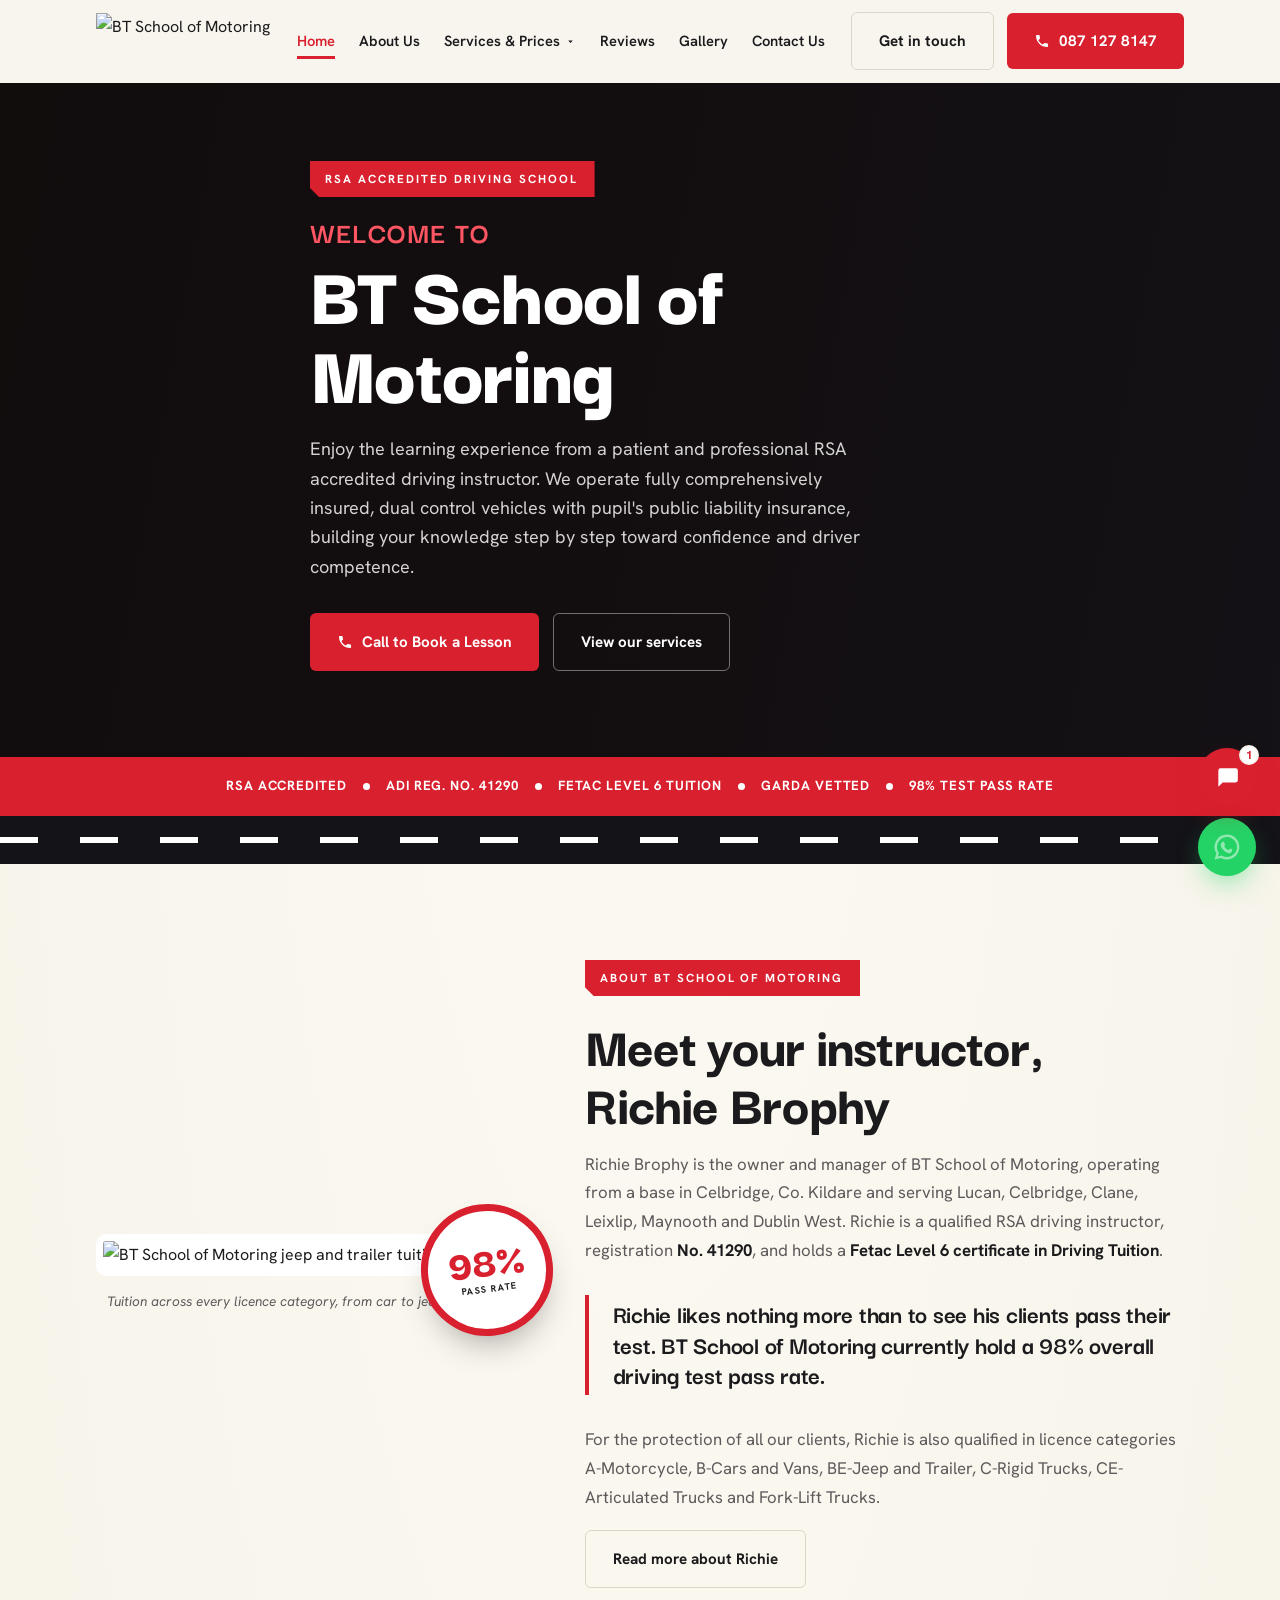
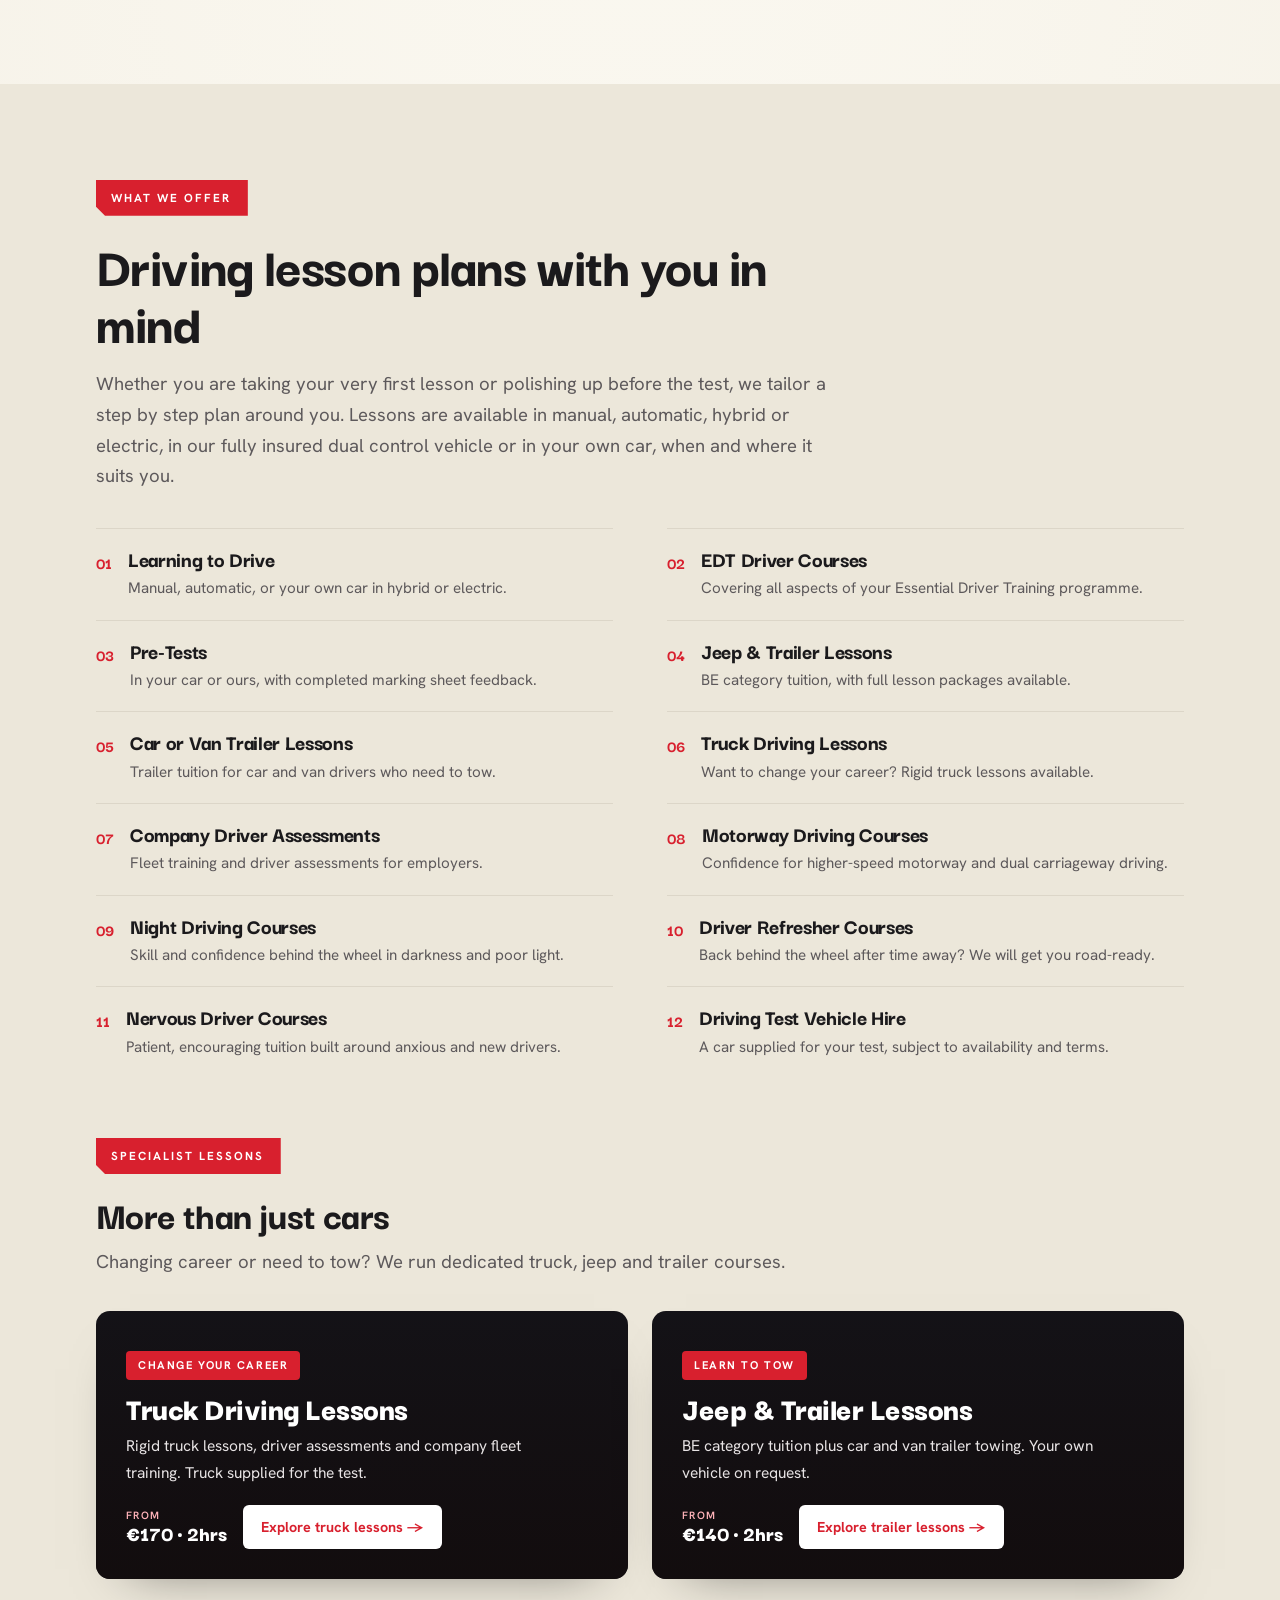
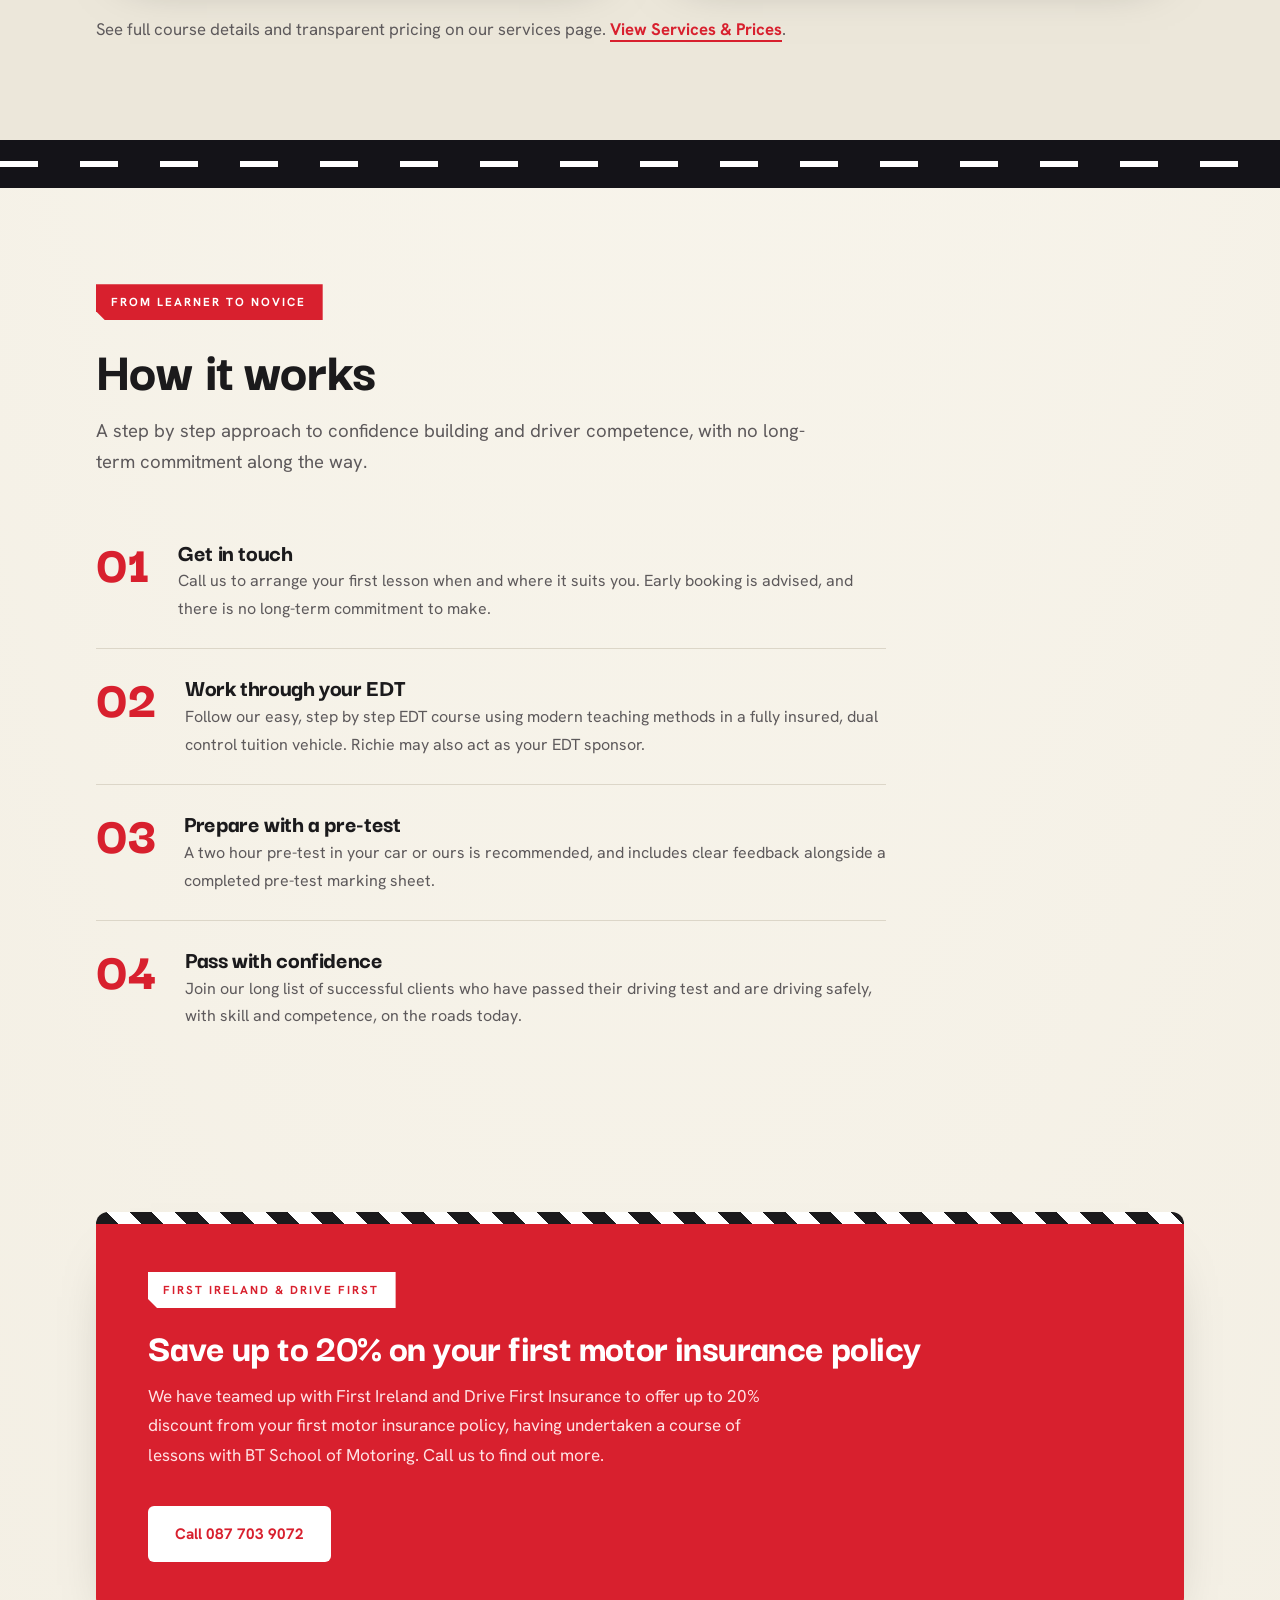
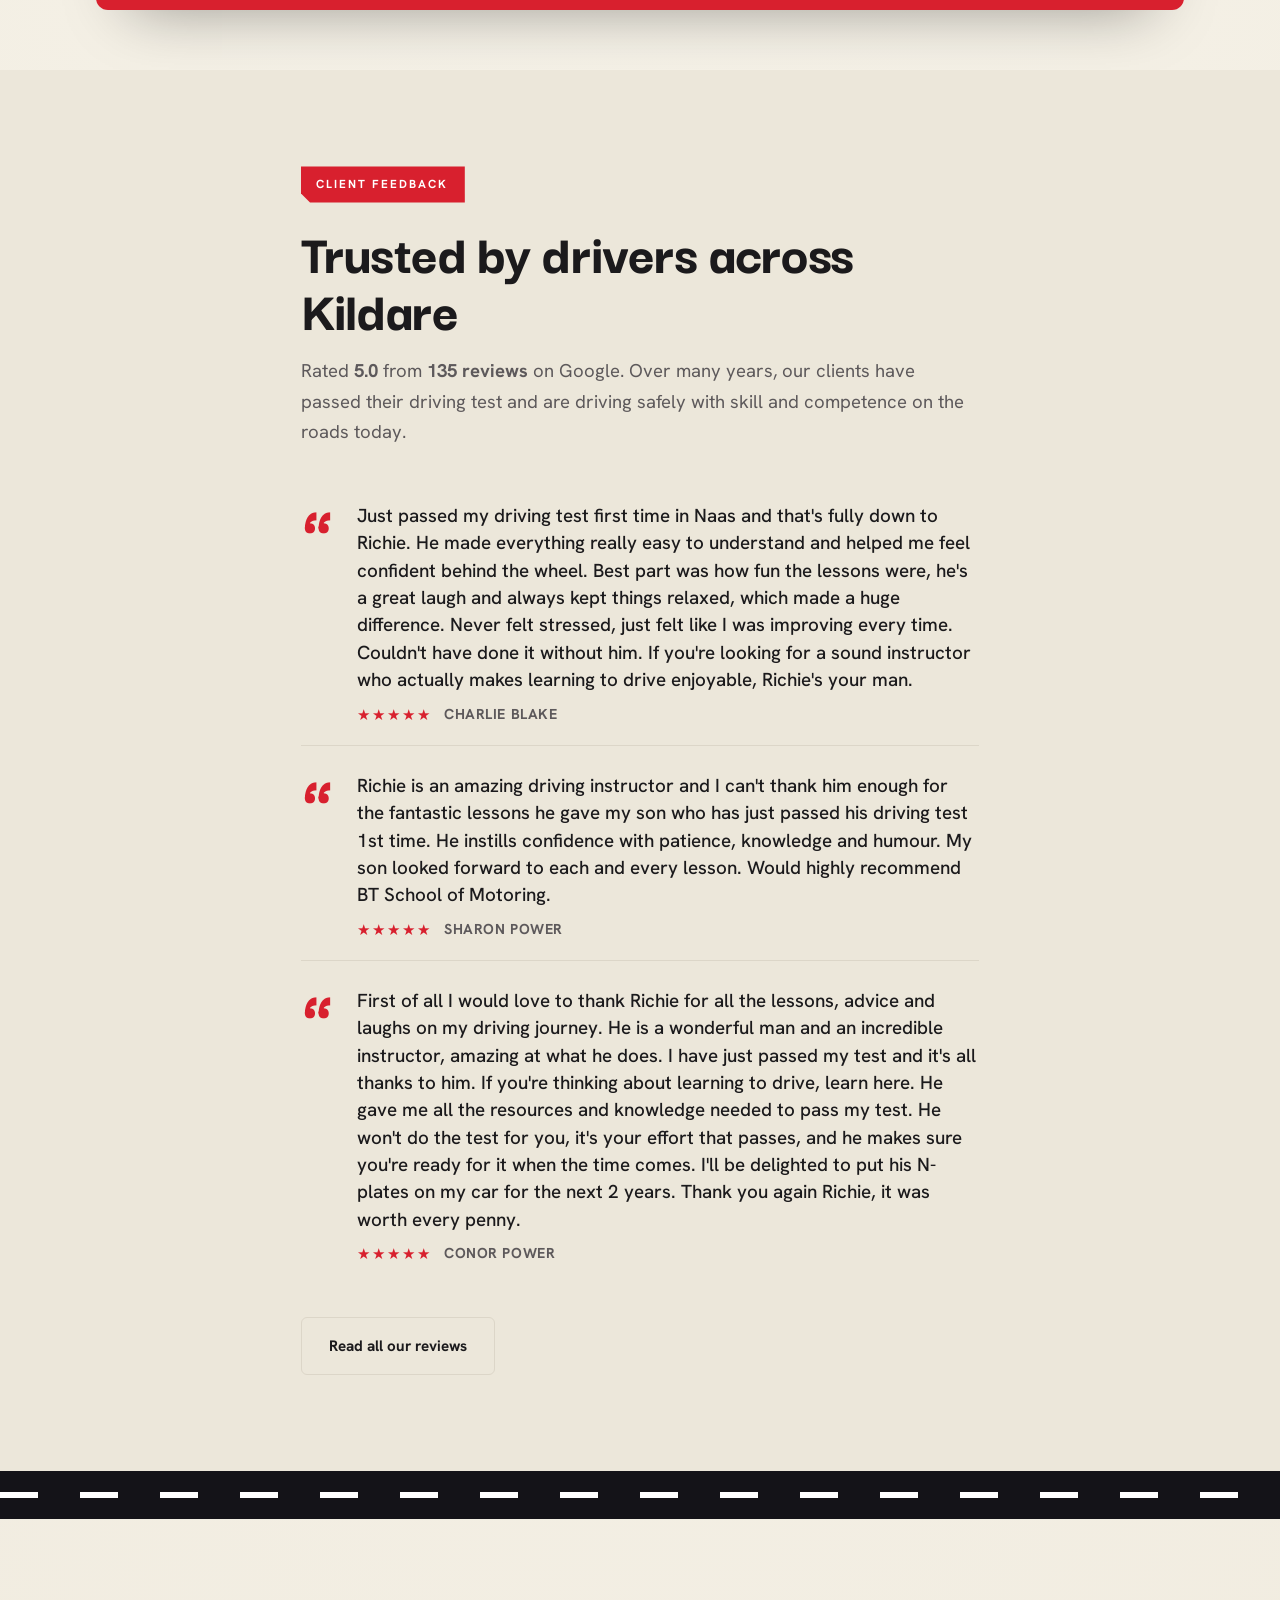
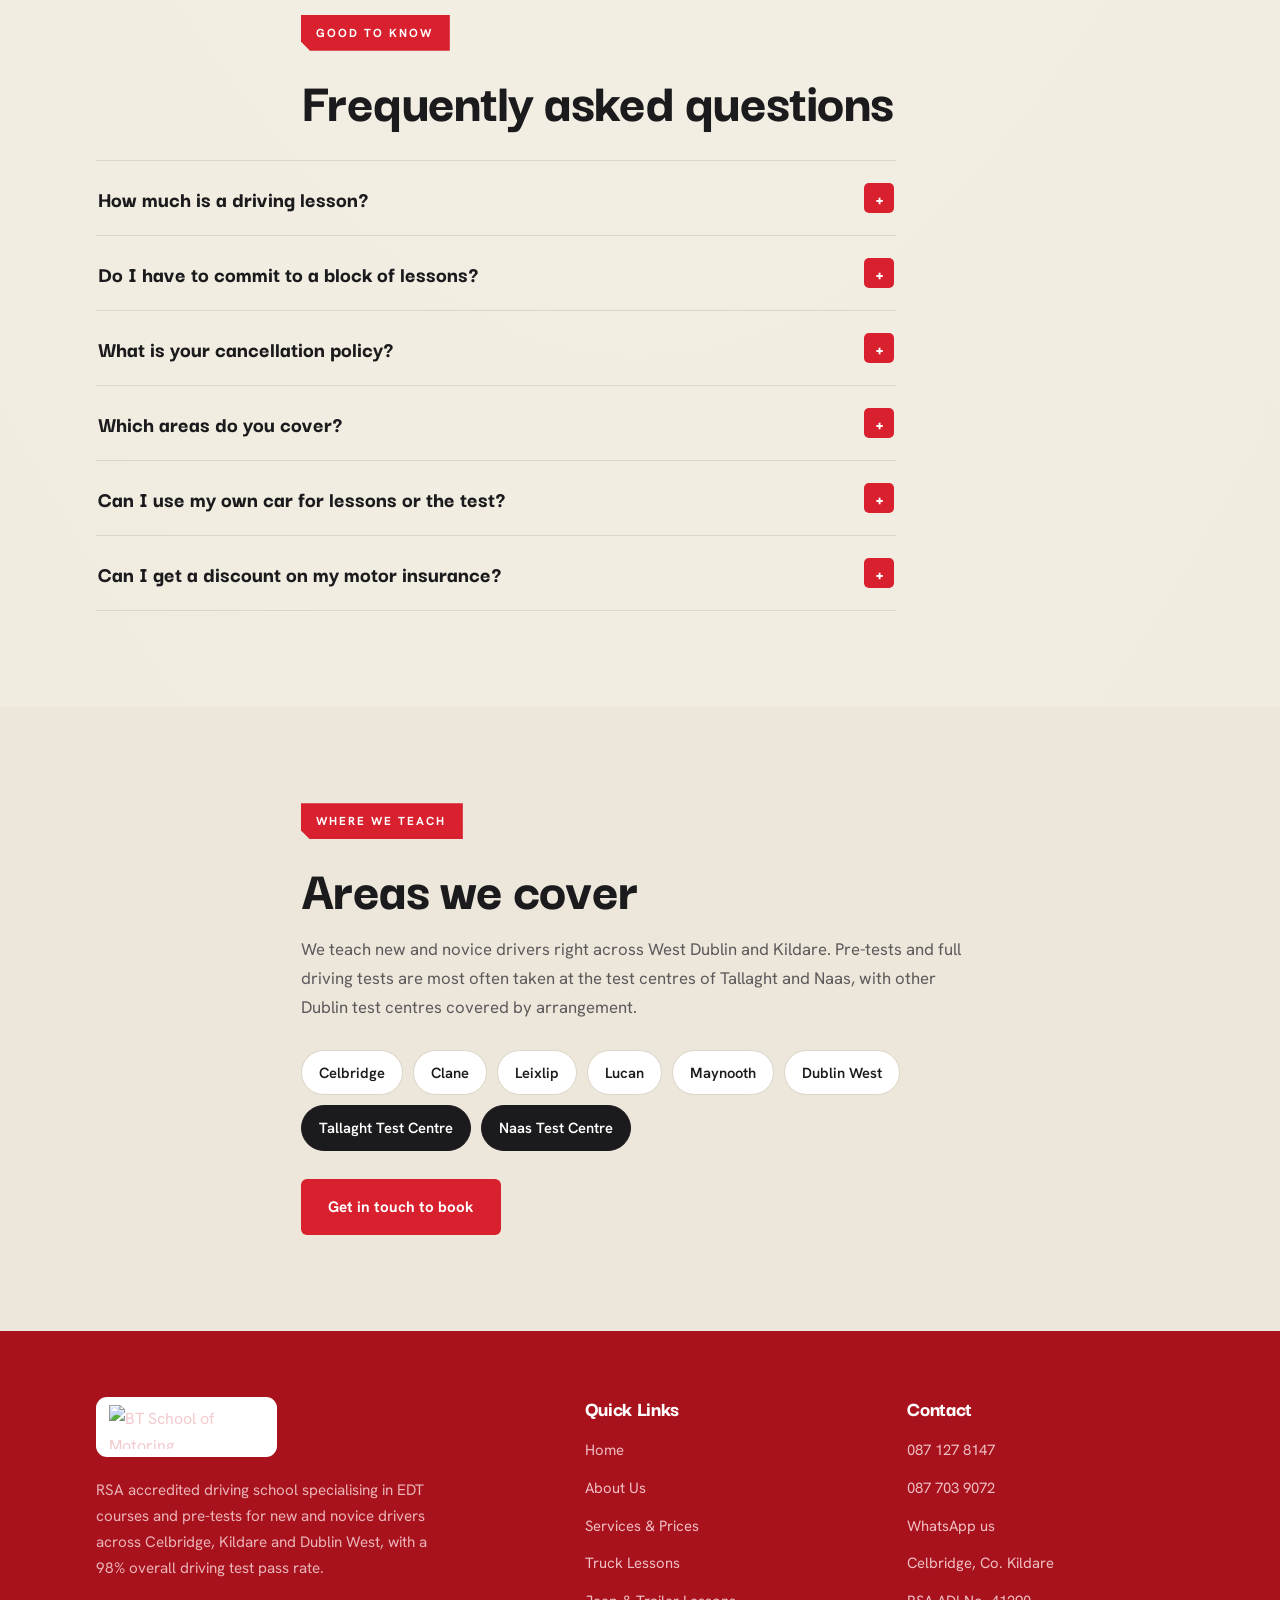
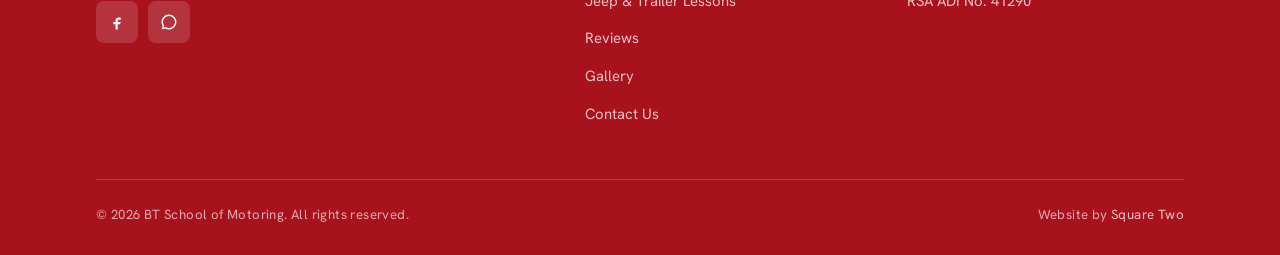
==== index.html @ d2a4c5f7 "Add photo gallery page, wire into nav/footer/sitemap" ====
<!DOCTYPE html>
<html lang="en">
<head>
<meta charset="UTF-8">
<meta name="viewport" content="width=device-width, initial-scale=1.0">
<title>Driving Lessons & EDT Courses in Celbridge, Kildare & Dublin West | BT School of Motoring</title>
<meta name="description" content="RSA accredited driving lessons and EDT courses in Celbridge, Clane, Leixlip, Lucan, Maynooth and Dublin West. Pre-test specialists with a 98% pass rate. Car, truck, jeep & trailer tuition.">
<meta name="keywords" content="driving lessons Celbridge, EDT courses Kildare, pre-test Tallaght, pre-test Naas, learn to drive Lucan, learn to drive Maynooth, RSA ADI Kildare, truck lessons, jeep and trailer lessons">
<meta name="robots" content="index, follow">
<link rel="canonical" href="https://www.btschoolofmotoring.com/">
<meta name="google-site-verification" content="hO6njH7uUYF0TGmPv_XgDsYAmhKz7Wn5IpHq2ItM0Dk">

<!-- Open Graph -->
<meta property="og:title" content="BT School of Motoring | Driving Lessons & EDT Courses">
<meta property="og:description" content="RSA accredited EDT and pre-test specialists serving Celbridge, Kildare and Dublin West. 98% pass rate.">
<meta property="og:url" content="https://www.btschoolofmotoring.com/">
<meta property="og:type" content="website">
<meta property="og:site_name" content="BT School of Motoring">
<meta property="og:image" content="https://www.btschoolofmotoring.com/uploads/1/4/2/8/142825046/rsa-large.png">

<!-- Twitter Card -->
<meta name="twitter:card" content="summary">
<meta name="twitter:title" content="BT School of Motoring | Driving Lessons & EDT Courses">
<meta name="twitter:description" content="RSA accredited EDT and pre-test specialists serving Celbridge, Kildare and Dublin West. 98% pass rate.">

<link rel="preconnect" href="https://fonts.googleapis.com">
<link rel="preconnect" href="https://fonts.gstatic.com" crossorigin>
<link rel="preconnect" href="https://www.btschoolofmotoring.com">
<link rel="preload" as="image" href="https://www.btschoolofmotoring.com/uploads/1/4/2/8/142825046/background-images/986699368.jpg" fetchpriority="high">
<link rel="preload" as="style" href="https://fonts.googleapis.com/css2?family=Darker+Grotesque:wght@500;600;700;800;900&family=Hanken+Grotesk:wght@400;500;600;700&display=swap" onload="this.onload=null;this.rel='stylesheet'">
<noscript><link rel="stylesheet" href="https://fonts.googleapis.com/css2?family=Darker+Grotesque:wght@500;600;700;800;900&family=Hanken+Grotesk:wght@400;500;600;700&display=swap"></noscript>
<link rel="stylesheet" href="/style.css?v=2">

<!-- LocalBusiness Schema -->
<script type="application/ld+json">
{
  "@context": "https://schema.org",
  "@type": "DrivingSchool",
  "name": "BT School of Motoring",
  "url": "https://www.btschoolofmotoring.com/",
  "telephone": "+353871278147",
  "description": "RSA accredited driving school specialising in EDT courses and pre-tests for new and novice drivers in Celbridge, Kildare and Dublin West.",
  "founder": "Richie Brophy",
  "address": {
    "@type": "PostalAddress",
    "streetAddress": "4 Calender Mill, Simmonstown",
    "addressLocality": "Celbridge",
    "addressRegion": "Co. Kildare",
    "postalCode": "W23 X402",
    "addressCountry": "IE"
  },
  "areaServed": ["Celbridge", "Clane", "Leixlip", "Lucan", "Maynooth", "Dublin West", "Tallaght", "Naas"],
  "priceRange": "EUR 60 - 660",
  "sameAs": ["https://www.facebook.com/search/top?q=bt%20school%20of%20motoring"],
  "aggregateRating": {
    "@type": "AggregateRating",
    "ratingValue": "5.0",
    "reviewCount": "135"
  }
}
</script>

<!-- WebSite Schema -->
<script type="application/ld+json">
{
  "@context": "https://schema.org",
  "@type": "WebSite",
  "name": "BT School of Motoring",
  "url": "https://www.btschoolofmotoring.com/"
}
</script>

<!-- FAQ Schema -->
<script type="application/ld+json">
{
  "@context": "https://schema.org",
  "@type": "FAQPage",
  "mainEntity": [
    {"@type":"Question","name":"How much is a driving lesson?","acceptedAnswer":{"@type":"Answer","text":"A one hour driving lesson is 60 euro. A 12 hour driving lesson or EDT package is 660 euro. The official RSA EDT log book is 5 euro, with lessons also uploaded to the RSA portal."}},
    {"@type":"Question","name":"Do I have to commit to a block of lessons?","acceptedAnswer":{"@type":"Answer","text":"No long-term commitment is necessary. Your first lesson may be undertaken whenever you wish, and thereafter you simply book a further lesson or lessons on conclusion. You may book in 1 or 2 hour slots, lesson by lesson, or in pre-booked groups."}},
    {"@type":"Question","name":"What is your cancellation policy?","acceptedAnswer":{"@type":"Answer","text":"Cancelling a driving lesson isn't an issue with 48 hours notice. This enables us to offer the cancelled time slot to another client."}},
    {"@type":"Question","name":"Which areas do you cover?","acceptedAnswer":{"@type":"Answer","text":"We serve Celbridge, Clane, Leixlip, Lucan, Maynooth and Dublin West, and the driving test centres of Tallaght and Naas, with other Dublin test centres by arrangement."}},
    {"@type":"Question","name":"Can I use my own car for lessons or the test?","acceptedAnswer":{"@type":"Answer","text":"Yes. We offer driver training in your own vehicle including pre-test lessons in manual, automatic, hybrid or electric. A car can also be supplied for the driving test, subject to availability and terms and conditions."}},
    {"@type":"Question","name":"Can I get a discount on my motor insurance?","acceptedAnswer":{"@type":"Answer","text":"We have teamed up with First Ireland and Drive First Insurance to offer up to 20% discount from your first motor insurance policy having undertaken a course of lessons with BT School of Motoring."}}
  ]
}
</script>
</head>
<body>

<!-- ===== NAV ===== -->
<nav id="nav">
  <div class="wrap nav-in">
    <a href="/" class="brand">
      <img src="https://www.btschoolofmotoring.com/uploads/1/4/2/8/142825046/rsa-large.png" alt="BT School of Motoring" decoding="async" fetchpriority="high">
    </a>
    <div class="nav-links">
      <a href="/" class="active">Home</a>
      <a href="/bt_driving-school.html">About Us</a>
      <div class="nav-drop">
        <a href="/bt-driving_school.html" class="nav-drop-t">Services &amp; Prices
          <svg class="caret" width="11" height="11" viewBox="0 0 24 24" fill="currentColor"><path d="M7 10l5 5 5-5z"/></svg>
        </a>
        <div class="nav-drop-menu">
          <a href="/bt-driving_school.html" class="lead-link">All Services &amp; Prices</a>
          <a href="/truck-driving-lessons.html">Truck Driving Lessons</a>
          <a href="/jeep-and-trailer-lessons.html">Jeep &amp; Trailer Lessons</a>
        </div>
      </div>
      <a href="/reviews.html">Reviews</a>
      <a href="/gallery.html">Gallery</a>
      <a href="/bt_driving_school.html">Contact Us</a>
    </div>
    <div class="nav-cta">
      <a href="/bt_driving_school.html" class="btn btn-out-d">Get in touch</a>
      <a href="tel:+353871278147" class="btn btn-red">
        <svg width="16" height="16" viewBox="0 0 24 24" fill="currentColor"><path d="M6.6 10.8c1.4 2.8 3.8 5.1 6.6 6.6l2.2-2.2c.3-.3.7-.4 1-.2 1.2.4 2.4.6 3.7.6.6 0 1 .4 1 1V20c0 .6-.4 1-1 1C10.6 21 3 13.4 3 4c0-.6.4-1 1-1h3.5c.6 0 1 .4 1 1 0 1.3.2 2.5.6 3.7.1.4 0 .8-.3 1l-2.2 2.1z"/></svg>
        087 127 8147
      </a>
    </div>
    <button class="burger" id="burger" aria-label="Menu"><span></span><span></span><span></span></button>
  </div>
</nav>
<div class="mobile-menu" id="mobileMenu">
  <a href="/">Home</a>
  <a href="/bt_driving-school.html">About Us</a>
  <a href="/bt-driving_school.html">Services &amp; Prices</a>
  <a href="/truck-driving-lessons.html">Truck Lessons</a>
  <a href="/jeep-and-trailer-lessons.html">Jeep &amp; Trailer Lessons</a>
  <a href="/reviews.html">Reviews</a>
  <a href="/gallery.html">Gallery</a>
  <a href="/bt_driving_school.html">Contact Us</a>
  <a href="tel:+353871278147" class="btn btn-red">Call 087 127 8147</a>
</div>

<!-- ===== HERO ===== -->
<section class="hero" id="home">
  <div class="hero-bg" style="background-image:url('https://www.btschoolofmotoring.com/uploads/1/4/2/8/142825046/background-images/986699368.jpg')"></div>
  <div class="wrap">
    <div class="hero-inner">
      <span class="eyebrow">RSA Accredited Driving School</span>
      <h1>
        <span class="l1">Welcome to</span>
        <span class="l2">BT School of Motoring</span>
      </h1>
      <p class="lead">Enjoy the learning experience from a patient and professional RSA accredited driving instructor. We operate fully comprehensively insured, dual control vehicles with pupil's public liability insurance, building your knowledge step by step toward confidence and driver competence.</p>
      <div class="hero-cta">
        <a href="tel:+353871278147" class="btn btn-red">
          <svg width="16" height="16" viewBox="0 0 24 24" fill="currentColor"><path d="M6.6 10.8c1.4 2.8 3.8 5.1 6.6 6.6l2.2-2.2c.3-.3.7-.4 1-.2 1.2.4 2.4.6 3.7.6.6 0 1 .4 1 1V20c0 .6-.4 1-1 1C10.6 21 3 13.4 3 4c0-.6.4-1 1-1h3.5c.6 0 1 .4 1 1 0 1.3.2 2.5.6 3.7.1.4 0 .8-.3 1l-2.2 2.1z"/></svg>
          Call to Book a Lesson
        </a>
        <a href="/bt-driving_school.html" class="btn btn-out">View our services</a>
      </div>
    </div>
  </div>
</section>

<!-- ===== CREDENTIALS BAND ===== -->
<div class="creds">
  <span>RSA Accredited</span><span class="sep"></span>
  <span>ADI Reg. No. 41290</span><span class="sep"></span>
  <span>Fetac Level 6 Tuition</span><span class="sep"></span>
  <span>Garda Vetted</span><span class="sep"></span>
  <span>98% Test Pass Rate</span>
</div>
<div class="lane"><span class="car"></span></div>

<!-- ===== ABOUT TEASER ===== -->
<section class="sec" id="about">
  <div class="wrap about-grid">
    <div class="about-photo-wrap" data-reveal>
      <div class="roundel"><b>98%</b><span>Pass Rate</span></div>
      <img class="about-photo" src="https://www.btschoolofmotoring.com/uploads/1/4/2/8/142825046/jeep-trailor-fw_orig.png" alt="BT School of Motoring jeep and trailer tuition" loading="lazy" decoding="async">
      <span class="about-cap">Tuition across every licence category, from car to jeep and trailer.</span>
    </div>
    <div data-reveal>
      <span class="eyebrow">About BT School of Motoring</span>
      <h2 class="head">Meet your instructor, Richie Brophy</h2>
      <div class="prose">
        <p>Richie Brophy is the owner and manager of BT School of Motoring, operating from a base in Celbridge, Co. Kildare and serving Lucan, Celbridge, Clane, Leixlip, Maynooth and Dublin West. Richie is a qualified RSA driving instructor, registration <strong>No. 41290</strong>, and holds a <strong>Fetac Level 6 certificate in Driving Tuition</strong>.</p>
        <div class="pull">
          <p>Richie likes nothing more than to see his clients pass their test. BT School of Motoring currently hold a 98% overall driving test pass rate.</p>
        </div>
        <p>For the protection of all our clients, Richie is also qualified in licence categories A-Motorcycle, B-Cars and Vans, BE-Jeep and Trailer, C-Rigid Trucks, CE-Articulated Trucks and Fork-Lift Trucks.</p>
        <p style="margin-top:18px"><a href="/bt_driving-school.html" class="btn btn-out-d">Read more about Richie</a></p>
      </div>
    </div>
  </div>
</section>

<!-- ===== SERVICES OVERVIEW ===== -->
<section class="sec light-2" id="services">
  <div class="wrap">
    <div class="measure" data-reveal>
      <span class="eyebrow">What We Offer</span>
      <h2 class="head">Driving lesson plans with you in mind</h2>
      <p class="lede">Whether you are taking your very first lesson or polishing up before the test, we tailor a step by step plan around you. Lessons are available in manual, automatic, hybrid or electric, in our fully insured dual control vehicle or in your own car, when and where it suits you.</p>
    </div>
    <div class="svc-list" data-reveal>
      <div class="svc-row"><span class="ix">01</span><div><h3>Learning to Drive</h3><p>Manual, automatic, or your own car in hybrid or electric.</p></div></div>
      <div class="svc-row"><span class="ix">02</span><div><h3>EDT Driver Courses</h3><p>Covering all aspects of your Essential Driver Training programme.</p></div></div>
      <div class="svc-row"><span class="ix">03</span><div><h3>Pre-Tests</h3><p>In your car or ours, with completed marking sheet feedback.</p></div></div>
      <a class="svc-row" href="/jeep-and-trailer-lessons.html"><span class="ix">04</span><div><h3>Jeep &amp; Trailer Lessons</h3><p>BE category tuition, with full lesson packages available.</p></div></a>
      <a class="svc-row" href="/jeep-and-trailer-lessons.html"><span class="ix">05</span><div><h3>Car or Van Trailer Lessons</h3><p>Trailer tuition for car and van drivers who need to tow.</p></div></a>
      <a class="svc-row" href="/truck-driving-lessons.html"><span class="ix">06</span><div><h3>Truck Driving Lessons</h3><p>Want to change your career? Rigid truck lessons available.</p></div></a>
      <div class="svc-row"><span class="ix">07</span><div><h3>Company Driver Assessments</h3><p>Fleet training and driver assessments for employers.</p></div></div>
      <div class="svc-row"><span class="ix">08</span><div><h3>Motorway Driving Courses</h3><p>Confidence for higher-speed motorway and dual carriageway driving.</p></div></div>
      <div class="svc-row"><span class="ix">09</span><div><h3>Night Driving Courses</h3><p>Skill and confidence behind the wheel in darkness and poor light.</p></div></div>
      <div class="svc-row"><span class="ix">10</span><div><h3>Driver Refresher Courses</h3><p>Back behind the wheel after time away? We will get you road-ready.</p></div></div>
      <div class="svc-row"><span class="ix">11</span><div><h3>Nervous Driver Courses</h3><p>Patient, encouraging tuition built around anxious and new drivers.</p></div></div>
      <div class="svc-row"><span class="ix">12</span><div><h3>Driving Test Vehicle Hire</h3><p>A car supplied for your test, subject to availability and terms.</p></div></div>
    </div>
    <div class="measure" data-reveal style="margin-top:60px">
      <span class="eyebrow">Specialist Lessons</span>
      <h2 class="head" style="font-size:clamp(1.8rem,3.2vw,2.5rem)">More than just cars</h2>
      <p class="lede">Changing career or need to tow? We run dedicated truck, jeep and trailer courses.</p>
    </div>
    <div class="feature-grid" data-reveal>
      <a class="feature-card" href="/truck-driving-lessons.html" style="background-image:url('https://www.btschoolofmotoring.com/uploads/1/4/2/8/142825046/published/bt-truck-2024.jpg')">
        <span class="fc-tag">Change Your Career</span>
        <h3>Truck Driving Lessons</h3>
        <p>Rigid truck lessons, driver assessments and company fleet training. Truck supplied for the test.</p>
        <span class="fc-foot">
          <span class="fc-price"><small>From</small>&euro;170 &middot; 2hrs</span>
          <span class="fc-go">Explore truck lessons &rarr;</span>
        </span>
      </a>
      <a class="feature-card" href="/jeep-and-trailer-lessons.html" style="background-image:url('https://www.btschoolofmotoring.com/uploads/1/4/2/8/142825046/background-images/986699368.jpg')">
        <span class="fc-tag">Learn to Tow</span>
        <h3>Jeep &amp; Trailer Lessons</h3>
        <p>BE category tuition plus car and van trailer towing. Your own vehicle on request.</p>
        <span class="fc-foot">
          <span class="fc-price"><small>From</small>&euro;140 &middot; 2hrs</span>
          <span class="fc-go">Explore trailer lessons &rarr;</span>
        </span>
      </a>
    </div>
    <p class="svc-after" data-reveal>See full course details and transparent pricing on our services page. <a href="/bt-driving_school.html" style="color:var(--red);font-weight:700;border-bottom:2px solid var(--red)">View Services &amp; Prices</a>.</p>
  </div>
</section>

<div class="lane"><span class="car"></span></div>

<!-- ===== HOW IT WORKS ===== -->
<section class="sec" id="process">
  <div class="wrap">
    <div class="measure" data-reveal>
      <span class="eyebrow">From Learner to Novice</span>
      <h2 class="head">How it works</h2>
      <p class="lede">A step by step approach to confidence building and driver competence, with no long-term commitment along the way.</p>
    </div>
    <div class="steps">
      <div class="step" data-reveal>
        <span class="n">01</span>
        <div>
          <h3>Get in touch</h3>
          <p>Call us to arrange your first lesson when and where it suits you. Early booking is advised, and there is no long-term commitment to make.</p>
        </div>
      </div>
      <div class="step" data-reveal>
        <span class="n">02</span>
        <div>
          <h3>Work through your EDT</h3>
          <p>Follow our easy, step by step EDT course using modern teaching methods in a fully insured, dual control tuition vehicle. Richie may also act as your EDT sponsor.</p>
        </div>
      </div>
      <div class="step" data-reveal>
        <span class="n">03</span>
        <div>
          <h3>Prepare with a pre-test</h3>
          <p>A two hour pre-test in your car or ours is recommended, and includes clear feedback alongside a completed pre-test marking sheet.</p>
        </div>
      </div>
      <div class="step" data-reveal>
        <span class="n">04</span>
        <div>
          <h3>Pass with confidence</h3>
          <p>Join our long list of successful clients who have passed their driving test and are driving safely, with skill and competence, on the roads today.</p>
        </div>
      </div>
    </div>
  </div>
</section>

<!-- ===== INSURANCE CALLOUT ===== -->
<section class="sec-sm">
  <div class="wrap">
    <div class="callout" data-reveal>
      <div class="hazard"></div>
      <div class="callout-body">
        <span class="eyebrow">First Ireland &amp; Drive First</span>
        <h2>Save up to 20% on your first motor insurance policy</h2>
        <p>We have teamed up with First Ireland and Drive First Insurance to offer up to 20% discount from your first motor insurance policy, having undertaken a course of lessons with BT School of Motoring. Call us to find out more.</p>
        <a href="tel:+353877039072" class="btn btn-white">Call 087 703 9072</a>
      </div>
    </div>
  </div>
</section>

<!-- ===== REVIEWS ===== -->
<section class="sec light-2" id="reviews">
  <div class="wrap measure" data-reveal>
    <span class="eyebrow">Client Feedback</span>
    <h2 class="head">Trusted by drivers across Kildare</h2>
    <p class="lede">Rated <strong>5.0</strong> from <strong>135 reviews</strong> on Google. Over many years, our clients have passed their driving test and are driving safely with skill and competence on the roads today.</p>
    <div class="quotes">
      <blockquote class="quote">
        <p>Just passed my driving test first time in Naas and that's fully down to Richie. He made everything really easy to understand and helped me feel confident behind the wheel. Best part was how fun the lessons were, he's a great laugh and always kept things relaxed, which made a huge difference. Never felt stressed, just felt like I was improving every time. Couldn't have done it without him. If you're looking for a sound instructor who actually makes learning to drive enjoyable, Richie's your man.</p>
        <span class="meta"><span class="stars">&starf;&starf;&starf;&starf;&starf;</span><cite>Charlie Blake</cite></span>
      </blockquote>
      <blockquote class="quote">
        <p>Richie is an amazing driving instructor and I can't thank him enough for the fantastic lessons he gave my son who has just passed his driving test 1st time. He instills confidence with patience, knowledge and humour. My son looked forward to each and every lesson. Would highly recommend BT School of Motoring.</p>
        <span class="meta"><span class="stars">&starf;&starf;&starf;&starf;&starf;</span><cite>Sharon Power</cite></span>
      </blockquote>
      <blockquote class="quote">
        <p>First of all I would love to thank Richie for all the lessons, advice and laughs on my driving journey. He is a wonderful man and an incredible instructor, amazing at what he does. I have just passed my test and it's all thanks to him. If you're thinking about learning to drive, learn here. He gave me all the resources and knowledge needed to pass my test. He won't do the test for you, it's your effort that passes, and he makes sure you're ready for it when the time comes. I'll be delighted to put his N-plates on my car for the next 2 years. Thank you again Richie, it was worth every penny.</p>
        <span class="meta"><span class="stars">&starf;&starf;&starf;&starf;&starf;</span><cite>Conor Power</cite></span>
      </blockquote>
    </div>
    <p class="rev-more"><a href="/reviews.html" class="btn btn-out-d">Read all our reviews</a></p>
  </div>
</section>

<div class="lane"><span class="car"></span></div>

<!-- ===== FAQ ===== -->
<section class="sec" id="faq">
  <div class="wrap measure" data-reveal>
    <span class="eyebrow">Good to Know</span>
    <h2 class="head">Frequently asked questions</h2>
  </div>
  <div class="wrap">
    <div class="faq-list">
      <div class="faq-item" data-reveal>
        <button class="faq-q">How much is a driving lesson?<span class="plus">+</span></button>
        <div class="faq-a"><p>A one hour driving lesson is &euro;60. A 12 hour driving lesson or EDT package is &euro;660. The official RSA EDT log book is &euro;5, with lessons also uploaded to the RSA portal.</p></div>
      </div>
      <div class="faq-item" data-reveal>
        <button class="faq-q">Do I have to commit to a block of lessons?<span class="plus">+</span></button>
        <div class="faq-a"><p>No long-term commitment is necessary. Your first lesson may be undertaken whenever you wish, and thereafter you simply book a further lesson or lessons on conclusion. You can book in one or two hour slots, lesson by lesson, or in pre-booked groups.</p></div>
      </div>
      <div class="faq-item" data-reveal>
        <button class="faq-q">What is your cancellation policy?<span class="plus">+</span></button>
        <div class="faq-a"><p>Cancelling a driving lesson isn't an issue with 48 hours notice. This enables us to offer the cancelled time slot to another client.</p></div>
      </div>
      <div class="faq-item" data-reveal>
        <button class="faq-q">Which areas do you cover?<span class="plus">+</span></button>
        <div class="faq-a"><p>We serve Celbridge, Clane, Leixlip, Lucan, Maynooth and Dublin West, and the driving test centres of Tallaght and Naas, with other Dublin test centres by arrangement.</p></div>
      </div>
      <div class="faq-item" data-reveal>
        <button class="faq-q">Can I use my own car for lessons or the test?<span class="plus">+</span></button>
        <div class="faq-a"><p>Yes. We offer driver training in your own vehicle including pre-test lessons in manual, automatic, hybrid or electric. A car can also be supplied for the driving test, subject to availability and terms and conditions.</p></div>
      </div>
      <div class="faq-item" data-reveal>
        <button class="faq-q">Can I get a discount on my motor insurance?<span class="plus">+</span></button>
        <div class="faq-a"><p>We have teamed up with First Ireland and Drive First Insurance to offer up to 20% discount from your first motor insurance policy, having undertaken a course of lessons with BT School of Motoring. Call us on 087 703 9072 to find out more.</p></div>
      </div>
    </div>
  </div>
</section>

<!-- ===== AREAS TEASER ===== -->
<section class="sec light-2" id="areas">
  <div class="wrap measure" data-reveal>
    <span class="eyebrow">Where We Teach</span>
    <h2 class="head">Areas we cover</h2>
    <div class="prose">
      <p>We teach new and novice drivers right across West Dublin and Kildare. Pre-tests and full driving tests are most often taken at the test centres of Tallaght and Naas, with other Dublin test centres covered by arrangement.</p>
    </div>
    <div class="area-chips">
      <span>Celbridge</span><span>Clane</span><span>Leixlip</span><span>Lucan</span><span>Maynooth</span><span>Dublin West</span>
      <span class="test">Tallaght Test Centre</span><span class="test">Naas Test Centre</span>
    </div>
    <p style="margin-top:28px"><a href="/bt_driving_school.html" class="btn btn-red">Get in touch to book</a></p>
  </div>
</section>

<!-- ===== FOOTER ===== -->
<footer>
  <div class="wrap">
    <div class="foot-grid">
      <div>
        <div class="foot-brand">
          <img src="https://www.btschoolofmotoring.com/uploads/1/4/2/8/142825046/rsa-large.png" alt="BT School of Motoring" loading="lazy" decoding="async" width="212" height="60">
        </div>
        <p class="foot-about">RSA accredited driving school specialising in EDT courses and pre-tests for new and novice drivers across Celbridge, Kildare and Dublin West, with a 98% overall driving test pass rate.</p>
        <div class="socials">
          <a href="https://www.facebook.com/search/top?q=bt%20school%20of%20motoring" target="_blank" rel="noopener" aria-label="Facebook">
            <svg width="18" height="18" viewBox="0 0 24 24" fill="currentColor"><path d="M14 9h3V6h-3c-2.2 0-4 1.8-4 4v2H7v3h3v7h3v-7h3l1-3h-4v-2c0-.6.4-1 1-1z"/></svg>
          </a>
          <a href="https://wa.me/353871278147" target="_blank" rel="noopener" aria-label="WhatsApp">
            <svg width="18" height="18" viewBox="0 0 24 24" fill="currentColor"><path d="M12 2a10 10 0 00-8.5 15.2L2 22l4.9-1.3A10 10 0 1012 2zm0 18a8 8 0 01-4.1-1.1l-.3-.2-2.9.8.8-2.8-.2-.3A8 8 0 1112 20z"/></svg>
          </a>
        </div>
      </div>
      <div class="foot-col">
        <h4>Quick Links</h4>
        <a href="/">Home</a>
        <a href="/bt_driving-school.html">About Us</a>
        <a href="/bt-driving_school.html">Services &amp; Prices</a>
        <a href="/truck-driving-lessons.html">Truck Lessons</a>
        <a href="/jeep-and-trailer-lessons.html">Jeep &amp; Trailer Lessons</a>
        <a href="/reviews.html">Reviews</a>
        <a href="/gallery.html">Gallery</a>
        <a href="/bt_driving_school.html">Contact Us</a>
      </div>
      <div class="foot-col">
        <h4>Contact</h4>
        <a href="tel:+353871278147">087 127 8147</a>
        <a href="tel:+353877039072">087 703 9072</a>
        <a href="https://wa.me/353871278147" target="_blank" rel="noopener">WhatsApp us</a>
        <span>Celbridge, Co. Kildare</span>
        <span>RSA ADI No. 41290</span>
      </div>
    </div>
    <div class="foot-bottom">
      <span>&copy; <span id="year"></span> BT School of Motoring. All rights reserved.</span>
      <span>Website by <a href="https://squaretwo.ie" target="_blank" rel="noopener">Square Two</a></span>
    </div>
  </div>
</footer>

<!-- ===== WHATSAPP FLOAT ===== -->
<a href="https://wa.me/353871278147?text=Hi%20BT%20School%20of%20Motoring%2C%20I%20found%20you%20online%20and%20I%27d%20like%20to%20enquire%20about%20driving%20lessons." target="_blank" rel="noopener" class="whatsapp-float" aria-label="Chat on WhatsApp">
  <span class="wa-tooltip">WhatsApp us</span>
  <svg viewBox="0 0 24 24" fill="#fff"><path d="M12 2a10 10 0 00-8.5 15.2L2 22l4.9-1.3A10 10 0 1012 2zm0 18a8 8 0 01-4.1-1.1l-.3-.2-2.9.8.8-2.8-.2-.3A8 8 0 1112 20zm4.4-6c-.2-.1-1.4-.7-1.6-.8s-.4-.1-.5.1-.6.8-.8 1-.3.2-.5.1a6.5 6.5 0 01-3.2-2.8c-.2-.4.2-.4.6-1.2.1-.2 0-.3 0-.5l-.7-1.7c-.2-.5-.4-.4-.5-.4h-.5a1 1 0 00-.7.3c-.3.3-1 1-1 2.3s1 2.7 1.1 2.8a9.2 9.2 0 003.6 3.2c1.3.6 1.8.6 2.5.5.4 0 1.3-.6 1.5-1.1s.2-1 .1-1.1z"/></svg>
</a>

<!-- ===== CHATBOT ===== -->
<div class="chat-btn" id="chatBtn" aria-label="Open chat">
  <span class="badge">1</span>
  <svg width="26" height="26" viewBox="0 0 24 24" fill="currentColor"><path d="M4 4h16a2 2 0 012 2v9a2 2 0 01-2 2H8l-4 4V6a2 2 0 012-2z"/></svg>
</div>
<div class="chat-win" id="chatWin">
  <div class="chat-head">
    <span class="av">BT</span>
    <div>
      <b>BT School of Motoring</b>
      <div class="stat">Typically replies fast</div>
    </div>
    <button class="chat-close" id="chatClose" aria-label="Close chat">&times;</button>
  </div>
  <div class="chat-body" id="chatBody"></div>
  <div class="chips" id="chatChips"></div>
  <div class="chat-foot">
    <input type="text" id="chatInput" placeholder="Type your question...">
    <button id="chatSend" aria-label="Send">&#10148;</button>
  </div>
  <a href="https://wa.me/353871278147?text=Hi%20BT%20School%20of%20Motoring%2C%20I%27d%20like%20to%20enquire%20about%20driving%20lessons." target="_blank" rel="noopener" class="chat-wa">
    <svg width="18" height="18" viewBox="0 0 24 24" fill="#fff"><path d="M12 2a10 10 0 00-8.5 15.2L2 22l4.9-1.3A10 10 0 1012 2z"/></svg>
    Continue on WhatsApp
  </a>
</div>

<script src="/script.js?v=2" defer></script>
</body>
</html>
---- style.css ----
/* ===========================================================
   BT School of Motoring — shared stylesheet
   Used across: index.html, bt_driving-school.html,
   bt-driving_school.html, bt_driving_school.html
   =========================================================== */
:root{
  --ink:#1b1a1c;
  --red:#d8202e;
  --red-deep:#a8121d;
  --paper:#f8f5ee;
  --paper-2:#ece7da;
  --card:#ffffff;
  --muted:#5d595b;
  --line:#dcd6c8;
  --road:#141318;
  --green:#25d366;
}
*{margin:0;padding:0;box-sizing:border-box}
html{scroll-behavior:smooth}
body{
  font-family:'Hanken Grotesk',sans-serif;
  color:var(--ink);line-height:1.72;overflow-x:hidden;-webkit-font-smoothing:antialiased;
  background:radial-gradient(125% 90% at 50% 0%,#fcfaf3 0%,#f1ece0 100%);
}
h1,h2,h3,h4{font-family:'Darker Grotesque',sans-serif;line-height:1;letter-spacing:-.015em;font-weight:800}
a{color:inherit;text-decoration:none}
img{max-width:100%;display:block}
p{margin-bottom:1.05em}
p:last-child{margin-bottom:0}
.wrap{max-width:1140px;margin:0 auto;padding:0 26px}
.measure{max-width:730px}

/* ---- shared ---- */
.eyebrow{
  display:inline-block;background:var(--red);color:#fff;
  font-weight:700;font-size:.73rem;letter-spacing:.17em;text-transform:uppercase;
  padding:8px 17px 8px 15px;margin-bottom:20px;
  clip-path:polygon(0 0,100% 0,100% 100%,9px 100%,0 calc(100% - 9px));
}
.btn{
  display:inline-flex;align-items:center;gap:9px;
  font-family:'Hanken Grotesk',sans-serif;font-weight:700;font-size:.95rem;
  padding:15px 27px;border-radius:6px;cursor:pointer;border:none;white-space:nowrap;
  transition:transform .16s ease,box-shadow .16s ease,background .16s ease;
}
.btn-red{background:var(--red);color:#fff}
.btn-red:hover{transform:translateY(-3px);box-shadow:0 14px 26px -12px rgba(216,32,46,.7);background:var(--red-deep)}
.btn-dark{background:var(--ink);color:#fff}
.btn-dark:hover{transform:translateY(-3px);background:#000}
.btn-white{background:#fff;color:var(--red)}
.btn-white:hover{transform:translateY(-3px);box-shadow:0 14px 26px -14px rgba(0,0,0,.5)}
.btn-out{background:transparent;color:#fff;border:1.5px solid rgba(255,255,255,.4)}
.btn-out:hover{background:rgba(255,255,255,.12);transform:translateY(-3px)}
.btn-out-d{background:transparent;color:var(--ink);border:1.5px solid var(--line)}
.btn-out-d:hover{border-color:var(--red);color:var(--red);transform:translateY(-3px)}
.sec{padding:96px 0;position:relative}
.sec-sm{padding:60px 0;position:relative}
.light-2{background:var(--paper-2)}

h2.head{font-size:clamp(2.3rem,4.6vw,3.6rem);color:var(--ink);margin-bottom:.32em}
.lede{font-size:1.16rem;color:var(--muted);line-height:1.65}
.prose{font-size:1.05rem;color:var(--muted)}
.prose strong{color:var(--ink);font-weight:700}

/* ---- lane-dash divider (black road, white centre line, little red car) ---- */
.lane{height:48px;background:var(--road);position:relative;overflow:hidden}
.lane::before{
  content:"";position:absolute;left:0;right:-90px;top:50%;height:6px;transform:translateY(-50%);
  background:repeating-linear-gradient(90deg,#fff 0 38px,transparent 38px 80px);
  animation:lane 1.3s linear infinite;
}
@keyframes lane{to{transform:translate(80px,-50%)}}
.lane .car{
  position:absolute;top:50%;left:-72px;width:60px;height:34px;
  background:url("data:image/svg+xml,%3Csvg%20xmlns='http://www.w3.org/2000/svg'%20viewBox='0%200%2058%2033'%3E%3Ccircle%20cx='14'%20cy='25'%20r='6.5'%20fill='%231b1a1c'/%3E%3Ccircle%20cx='40'%20cy='25'%20r='6.5'%20fill='%231b1a1c'/%3E%3Ccircle%20cx='14'%20cy='25'%20r='2.6'%20fill='%23d9d9d9'/%3E%3Ccircle%20cx='40'%20cy='25'%20r='2.6'%20fill='%23d9d9d9'/%3E%3Crect%20x='1'%20y='13'%20width='53'%20height='12'%20rx='5'%20fill='%23d8202e'/%3E%3Cpath%20d='M14%2013L20%205H38L46%2013Z'%20fill='%23d8202e'/%3E%3Cpath%20d='M19%2012L23%207H29V12Z'%20fill='%23bfe3ff'/%3E%3Cpath%20d='M31%2012V7H37L41%2012Z'%20fill='%23bfe3ff'/%3E%3Ccircle%20cx='51'%20cy='16'%20r='2'%20fill='%23ffe066'/%3E%3C/svg%3E") center/contain no-repeat;
  animation:drive 6.5s linear infinite,bob .42s ease-in-out infinite alternate;
}
@keyframes drive{from{left:-72px}to{left:calc(100% + 12px)}}
@keyframes bob{from{transform:translateY(-58%)}to{transform:translateY(-42%)}}
@media(prefers-reduced-motion:reduce){
  .lane::before,.lane .car{animation:none}
  .lane .car{left:calc(50% - 30px);transform:translateY(-50%)}
}
/* ---- chevron hazard stripe (black & white) ---- */
.hazard{height:12px;background:repeating-linear-gradient(45deg,var(--ink) 0 16px,#fff 16px 32px)}

/* ===== NAV ===== */
nav{
  position:sticky;top:0;z-index:100;
  background:rgba(248,245,238,.92);backdrop-filter:blur(12px);
  border-bottom:1px solid transparent;transition:border-color .25s,box-shadow .25s;
}
nav.scrolled{border-color:var(--line);box-shadow:0 6px 22px -20px rgba(0,0,0,.6)}
.nav-in{display:flex;align-items:center;justify-content:space-between;height:82px}
.brand img{height:56px;width:auto;max-width:212px;object-fit:contain}
.nav-links{display:flex;align-items:center;gap:24px}
.nav-links a{font-size:.92rem;font-weight:600;position:relative;padding:5px 0}
.nav-links a::after{content:"";position:absolute;left:0;bottom:0;width:0;height:3px;background:var(--red);transition:width .2s ease}
.nav-links a:hover::after,.nav-links a.active::after{width:100%}
.nav-links a.active{color:var(--red)}
.nav-cta{display:flex;align-items:center;gap:13px}
/* nav dropdown */
.nav-drop{position:relative;display:flex;align-items:center}
.nav-drop-t{display:inline-flex;align-items:center;gap:5px;font-size:.92rem;font-weight:600;padding:5px 0;position:relative;cursor:pointer}
.nav-drop-t::after{content:"";position:absolute;left:0;bottom:0;width:0;height:3px;background:var(--red);transition:width .2s ease}
.nav-drop:hover .nav-drop-t::after,.nav-drop-t.active::after{width:100%}
.nav-drop-t.active{color:var(--red)}
.nav-drop-t .caret{transition:transform .2s ease}
.nav-drop:hover .nav-drop-t .caret{transform:rotate(180deg)}
.nav-drop-menu{
  position:absolute;top:100%;left:50%;transform:translateX(-50%) translateY(10px);
  background:#fff;border:1px solid var(--line);border-radius:11px;padding:8px;min-width:248px;
  box-shadow:0 20px 44px -18px rgba(0,0,0,.42);
  opacity:0;visibility:hidden;transition:opacity .18s ease,transform .18s ease;z-index:101;
}
.nav-drop-menu::before{content:"";position:absolute;top:-12px;left:0;right:0;height:12px}
.nav-drop:hover .nav-drop-menu,.nav-drop:focus-within .nav-drop-menu{opacity:1;visibility:visible;transform:translateX(-50%) translateY(6px)}
.nav-drop-menu a{display:block;padding:10px 13px;border-radius:7px;font-size:.9rem;font-weight:600;color:var(--ink);white-space:nowrap}
.nav-drop-menu a::after{display:none}
.nav-drop-menu a:hover{background:var(--paper-2);color:var(--red)}
.nav-drop-menu a.lead-link{color:var(--red);border-bottom:1px solid var(--line);border-radius:7px 7px 0 0;margin-bottom:4px;padding-bottom:12px}

/* featured specialist cards */
.feature-grid{margin-top:34px;display:grid;grid-template-columns:1fr 1fr;gap:24px}
.feature-card{
  position:relative;overflow:hidden;border-radius:14px;min-height:268px;
  display:flex;flex-direction:column;justify-content:flex-end;color:#fff;padding:30px;
  background:#141318 center/cover no-repeat;box-shadow:0 24px 50px -34px rgba(0,0,0,.5);
  transition:transform .18s ease,box-shadow .18s ease;
}
.feature-card::after{content:"";position:absolute;inset:0;background:linear-gradient(180deg,rgba(18,12,13,.12) 0%,rgba(18,12,13,.55) 52%,rgba(18,12,13,.93) 100%);z-index:1}
.feature-card>*{position:relative;z-index:2}
.feature-card:hover{transform:translateY(-5px);box-shadow:0 32px 58px -30px rgba(0,0,0,.62)}
.feature-card .fc-tag{display:inline-block;align-self:flex-start;background:var(--red);color:#fff;font-weight:700;font-size:.7rem;letter-spacing:.14em;text-transform:uppercase;padding:5px 12px;border-radius:4px;margin-bottom:12px}
.feature-card h3{font-family:'Darker Grotesque';font-size:2.05rem;font-weight:900;color:#fff;line-height:1;margin-bottom:8px}
.feature-card p{color:#e7e3e4;font-size:.97rem;margin-bottom:18px;max-width:94%}
.feature-card .fc-foot{display:flex;align-items:center;gap:16px;flex-wrap:wrap}
.feature-card .fc-price{font-family:'Darker Grotesque';font-weight:900;font-size:1.35rem;color:#fff;line-height:1}
.feature-card .fc-price small{display:block;font-family:'Hanken Grotesk';font-weight:600;font-size:.66rem;letter-spacing:.12em;text-transform:uppercase;color:#ffb3b9;margin-bottom:2px}
.feature-card .fc-go{display:inline-flex;align-items:center;gap:7px;background:#fff;color:var(--red);font-weight:700;font-size:.9rem;padding:10px 18px;border-radius:6px;transition:gap .16s ease}
.feature-card:hover .fc-go{gap:11px}
@media(max-width:680px){.feature-grid{grid-template-columns:1fr}}
@media(max-width:1080px){.nav-cta .btn-out-d{display:none}}

/* gallery */
.gallery{margin-top:40px;display:grid;grid-template-columns:repeat(3,1fr);gap:16px}
.gallery a{position:relative;display:block;overflow:hidden;border-radius:12px;border:1px solid var(--line);background:var(--card);aspect-ratio:4/3;box-shadow:0 18px 40px -30px rgba(0,0,0,.4)}
.gallery img{width:100%;height:100%;object-fit:cover;transition:transform .35s ease}
.gallery a:hover img{transform:scale(1.06)}
.gallery a::after{content:"";position:absolute;inset:0;background:linear-gradient(180deg,transparent 55%,rgba(18,12,13,.4));opacity:0;transition:opacity .3s ease}
.gallery a:hover::after{opacity:1}
.gallery figcaption{position:absolute;left:0;right:0;bottom:0;z-index:2;padding:14px 16px;color:#fff;font-weight:600;font-size:.9rem;opacity:0;transform:translateY(6px);transition:opacity .3s ease,transform .3s ease}
.gallery a:hover figcaption{opacity:1;transform:translateY(0)}
@media(max-width:820px){.gallery{grid-template-columns:repeat(2,1fr);gap:12px}}
@media(max-width:520px){.gallery{grid-template-columns:1fr}}
.burger{display:none;flex-direction:column;gap:5px;background:none;border:none;cursor:pointer;padding:8px}
.burger span{width:25px;height:3px;background:var(--ink);border-radius:2px;transition:.25s}
.burger.open span:nth-child(1){transform:translateY(8px) rotate(45deg)}
.burger.open span:nth-child(2){opacity:0}
.burger.open span:nth-child(3){transform:translateY(-8px) rotate(-45deg)}
.mobile-menu{
  position:fixed;inset:82px 0 auto 0;z-index:99;background:var(--paper);
  border-bottom:1px solid var(--line);
  transform:translateY(-120%);transition:transform .3s cubic-bezier(.4,0,.2,1);
  padding:18px 26px 26px;
}
.mobile-menu.open{transform:translateY(0)}
.mobile-menu a{display:block;padding:13px 4px;font-weight:600;border-bottom:1px solid var(--line)}
.mobile-menu a:last-of-type{border:none}
.mobile-menu .btn{width:100%;justify-content:center;margin-top:14px}

/* ===== HERO (home) ===== */
.hero{position:relative;min-height:600px;display:flex;align-items:center;color:#fff;overflow:hidden}
.hero-bg{position:absolute;inset:0;background:#141318 center/cover no-repeat}
.hero-bg::after{
  content:"";position:absolute;inset:0;
  background:linear-gradient(100deg,rgba(18,12,13,.96) 0%,rgba(18,12,13,.88) 40%,rgba(18,12,13,.5) 70%,rgba(18,12,13,.2) 100%);
}
.hero .wrap{position:relative;z-index:2;padding-top:78px;padding-bottom:86px}
.hero-inner{max-width:660px}
.hero .eyebrow,.hero h1 .l1,.hero h1 .l2,.hero .lead,.hero-cta{opacity:0;animation:rise .7s cubic-bezier(.2,.7,.2,1) forwards}
.hero .eyebrow{animation-delay:.1s}
.hero h1 .l1{animation-delay:.22s}
.hero h1 .l2{animation-delay:.34s}
.hero .lead{animation-delay:.48s}
.hero-cta{animation-delay:.6s}
@keyframes rise{from{opacity:0;transform:translateY(30px)}to{opacity:1;transform:translateY(0)}}
.hero h1{margin-bottom:8px}
.hero h1 span{display:block}
.hero h1 .l1{
  font-size:clamp(1.4rem,2.4vw,1.9rem);font-weight:700;color:#ff5663;
  letter-spacing:.04em;text-transform:uppercase;margin-bottom:4px;
}
.hero h1 .l2{
  font-size:clamp(3rem,7vw,5.4rem);font-weight:900;color:#fff;
  line-height:.92;letter-spacing:-.02em;
}
.hero p.lead{font-size:1.13rem;color:#d5d2d3;margin:24px 0 32px;max-width:580px;line-height:1.62}
.hero-cta{display:flex;gap:14px;flex-wrap:wrap}

/* ===== PAGE HERO (inner pages) ===== */
.page-hero{position:relative;color:#fff;overflow:hidden;background:#141318}
.page-hero .hero-bg{position:absolute;inset:0;background:#141318 center/cover no-repeat;opacity:.55}
.page-hero .hero-bg::after{
  content:"";position:absolute;inset:0;
  background:linear-gradient(100deg,rgba(18,12,13,.96) 0%,rgba(18,12,13,.86) 45%,rgba(18,12,13,.7) 100%);
}
.page-hero .wrap{position:relative;z-index:2;padding:60px 26px 56px}
.page-hero .eyebrow{margin-bottom:16px}
.page-hero h1{font-size:clamp(2.4rem,5.4vw,4rem);color:#fff;line-height:.96;letter-spacing:-.02em;font-weight:900;margin-bottom:14px}
.page-hero p{color:#d5d2d3;font-size:1.1rem;max-width:640px;margin:0;line-height:1.6}
.crumb{display:flex;gap:8px;align-items:center;font-size:.82rem;font-weight:600;color:#cfcccd;margin-bottom:22px;flex-wrap:wrap}
.crumb a{color:#ff8a93}
.crumb a:hover{color:#fff}
.crumb span{opacity:.55}

/* ===== CREDENTIALS BAND ===== */
.creds{
  background:var(--red);color:#fff;
  padding:18px 26px;text-align:center;
  display:flex;flex-wrap:wrap;justify-content:center;align-items:center;gap:6px 4px;
  font-weight:700;font-size:.83rem;letter-spacing:.07em;text-transform:uppercase;
}
.creds .sep{width:7px;height:7px;background:#fff;border-radius:50%;margin:0 12px;flex-shrink:0}

/* ===== ABOUT ===== */
.about-grid{display:grid;grid-template-columns:.92fr 1.28fr;gap:58px;align-items:center}
.about-photo-wrap{position:relative}
.about-photo{
  border-radius:10px;border:7px solid #fff;background:#fff;
  box-shadow:0 30px 60px -34px rgba(0,0,0,.45);
}
.about-cap{display:block;margin-top:14px;font-size:.85rem;color:var(--muted);font-style:italic;text-align:center}
/* About page: top-aligned, bold feature photo + side card */
.about-grid.tall{align-items:start}
.about-grid.tall .about-photo{width:100%;height:320px;object-fit:cover}
.about-side-card{margin-top:22px;background:var(--card);border:1px solid var(--line);border-radius:12px;padding:26px;box-shadow:0 22px 46px -34px rgba(0,0,0,.42)}
.about-side-card h4{font-family:'Darker Grotesque';font-weight:800;font-size:1.5rem;color:var(--ink);margin-bottom:6px;line-height:1.05}
.about-side-card p{font-size:.95rem;color:var(--muted);margin-bottom:16px}
.about-side-card .btn{width:100%;justify-content:center}
@media(max-width:900px){.about-grid.tall .about-photo{height:260px}}
.roundel{
  position:absolute;top:-30px;right:-26px;z-index:3;
  width:132px;height:132px;border-radius:50%;
  background:#fff;border:7px solid var(--red);
  display:flex;flex-direction:column;align-items:center;justify-content:center;
  box-shadow:0 18px 36px -16px rgba(0,0,0,.42);transform:rotate(-7deg);
}
.roundel b{font-family:'Darker Grotesque';font-weight:900;font-size:2.7rem;color:var(--red);line-height:.82}
.roundel span{font-size:.58rem;font-weight:700;letter-spacing:.15em;text-transform:uppercase;color:var(--ink);margin-top:4px}
.pull{margin:30px 0;padding:4px 0 4px 24px;border-left:4px solid var(--red)}
.pull p{
  font-family:'Darker Grotesque';font-weight:700;font-size:1.62rem;line-height:1.18;
  color:var(--ink);margin:0;letter-spacing:-.01em;
}
/* credentials chips (about page) */
.qual-grid{margin-top:30px;display:grid;grid-template-columns:1fr 1fr;gap:12px}
.qual{display:flex;gap:11px;align-items:flex-start;background:var(--card);border:1px solid var(--line);border-radius:9px;padding:14px 16px}
.qual .tick{flex-shrink:0;width:22px;height:22px;border-radius:50%;background:var(--red);color:#fff;display:flex;align-items:center;justify-content:center;font-size:.8rem;font-weight:800;margin-top:2px}
.qual b{display:block;font-family:'Darker Grotesque';font-weight:800;font-size:1.12rem;color:var(--ink);line-height:1.1}
.qual span{font-size:.85rem;color:var(--muted)}

/* ===== SERVICES ===== */
.svc-list{margin-top:36px;display:grid;grid-template-columns:1fr 1fr;column-gap:54px}
.svc-row{
  display:grid;grid-template-columns:auto 1fr;gap:16px;
  padding:18px 0;border-top:1px solid var(--line);
}
.svc-row .ix{
  font-family:'Darker Grotesque';font-weight:800;font-size:1.05rem;
  color:var(--red);padding-top:2px;
}
.svc-row h3{font-size:1.4rem;font-weight:800;color:var(--ink);margin-bottom:0;line-height:1.05;transition:color .16s ease}
a.svc-row:hover h3{color:var(--red)}
a.svc-row:hover .ix{color:var(--ink)}
.svc-row p{font-size:.95rem;color:var(--muted);margin:5px 0 0}
.svc-after{margin-top:36px;font-size:1.05rem;color:var(--muted);max-width:760px}

/* ===== PRICES ===== */
.price-block{margin-top:34px}
.price-block:first-of-type{margin-top:30px}
.price-tag{
  display:inline-block;background:var(--red);color:#fff;
  font-family:'Darker Grotesque';font-weight:800;font-size:1.35rem;
  padding:5px 16px;margin-bottom:6px;letter-spacing:.01em;
  clip-path:polygon(0 0,100% 0,100% 100%,11px 100%,0 calc(100% - 11px));
}
.price-line{
  display:flex;justify-content:space-between;align-items:baseline;gap:22px;
  padding:13px 0;border-bottom:1px dashed var(--line);
}
.price-line:last-child{border-bottom:none}
.price-line span{font-size:1.01rem;color:var(--ink)}
.price-line span small{display:block;color:var(--muted);font-size:.85rem;font-weight:400}
.price-line b{
  font-family:'Darker Grotesque';font-weight:900;font-size:1.55rem;
  color:var(--red);white-space:nowrap;
}
.price-foot{margin-top:34px;font-size:1rem;color:var(--muted);max-width:780px}
.price-revised{margin-top:6px;font-size:.83rem;color:#94908f;letter-spacing:.04em;text-transform:uppercase}

/* ===== STEPS ===== */
.steps{margin-top:36px;max-width:790px}
.step{
  display:grid;grid-template-columns:auto 1fr;gap:28px;align-items:start;
  padding:26px 0;border-top:1px solid var(--line);
}
.step:first-child{border-top:none}
.step .n{
  font-family:'Darker Grotesque';font-weight:900;font-size:3.4rem;
  color:var(--red);line-height:.8;
}
.step h3{font-size:1.55rem;font-weight:800;color:var(--ink);margin-bottom:3px}
.step p{font-size:1rem;color:var(--muted);margin:0}

/* ===== INSURANCE CALLOUT ===== */
.callout{border-radius:12px;overflow:hidden;box-shadow:0 30px 60px -34px rgba(0,0,0,.4)}
.callout-body{background:var(--red);color:#fff;padding:48px 52px}
.callout-body .eyebrow{background:#fff;color:var(--red);margin-bottom:18px}
.callout-body h2{color:#fff;font-size:clamp(1.8rem,3.2vw,2.5rem);margin-bottom:.4em}
.callout-body p{color:#ffe2e4;font-size:1.07rem;max-width:640px}
.callout-body .btn{margin-top:18px}

/* ===== AREAS ===== */
.area-emph{color:var(--ink);font-weight:700;border-bottom:3px solid var(--red)}
.area-chips{margin-top:28px;display:flex;flex-wrap:wrap;gap:10px}
.area-chips span{
  background:var(--card);border:1px solid var(--line);border-radius:999px;
  padding:9px 17px;font-weight:600;font-size:.92rem;color:var(--ink);
}
.area-chips span.test{background:var(--ink);color:#fff;border-color:var(--ink)}

/* ===== REVIEWS ===== */
.quotes{margin-top:36px;display:grid;gap:8px}
.quote{position:relative;padding:18px 0 18px 56px;border-bottom:1px solid var(--line)}
.quote:last-child{border-bottom:none}
.quote::before{
  content:"\201C";position:absolute;left:0;top:6px;
  font-family:'Darker Grotesque';font-weight:900;font-size:4.4rem;
  color:var(--red);line-height:1;
}
.quote p{font-size:1.18rem;color:var(--ink);font-weight:500;margin-bottom:8px;line-height:1.45}
.quote .meta{display:flex;align-items:center;gap:12px;flex-wrap:wrap}
.quote .stars{color:var(--red);letter-spacing:2px;font-size:.92rem}
.quote cite{font-style:normal;font-weight:700;color:var(--muted);font-size:.9rem;letter-spacing:.04em;text-transform:uppercase}
.rev-more{margin-top:32px}

/* ===== FAQ ===== */
.faq-list{margin-top:32px;max-width:800px}
.faq-item{border-bottom:1px solid var(--line)}
.faq-item:first-child{border-top:1px solid var(--line)}
.faq-q{
  width:100%;text-align:left;background:none;border:none;cursor:pointer;
  padding:22px 2px;display:flex;justify-content:space-between;align-items:center;gap:20px;
  font-family:'Darker Grotesque';font-weight:800;font-size:1.42rem;color:var(--ink);line-height:1.1;
}
.faq-q .plus{
  flex-shrink:0;width:30px;height:30px;background:var(--red);color:#fff;
  display:flex;align-items:center;justify-content:center;font-size:1.4rem;font-weight:800;
  border-radius:5px;transition:transform .25s ease;
}
.faq-item.open .faq-q .plus{transform:rotate(45deg)}
.faq-a{max-height:0;overflow:hidden;transition:max-height .3s ease}
.faq-a p{padding:0 2px 24px;color:var(--muted);font-size:1rem;margin:0}

/* ===== CONTACT ===== */
.contact-grid{display:grid;grid-template-columns:1fr 1.05fr;gap:56px}
.ci-block{margin-bottom:26px}
.ci-block:last-child{margin-bottom:0}
.ci-block h4{
  font-size:.76rem;letter-spacing:.16em;text-transform:uppercase;
  color:var(--red);margin-bottom:6px;font-family:'Hanken Grotesk';font-weight:700;
}
.ci-block .big{font-family:'Darker Grotesque';font-weight:800;font-size:1.7rem;color:var(--ink);line-height:1.1}
.ci-block .big a:hover{color:var(--red)}
.ci-block p{font-size:1.02rem;color:var(--muted);margin:0}
/* L-plate detail */
.lplate{display:inline-flex;align-items:center;gap:14px;margin-top:8px}
.lplate .lp{
  width:54px;height:54px;flex-shrink:0;background:#fff;
  border:3px solid var(--ink);border-radius:9px;
  display:flex;align-items:center;justify-content:center;
  font-family:'Darker Grotesque';font-weight:900;font-size:2.5rem;color:var(--red);line-height:1;
}
.lplate .lp-txt{font-family:'Darker Grotesque';font-weight:800;font-size:1.18rem;color:var(--ink);letter-spacing:.03em}
.form-card{background:var(--card);border:1px solid var(--line);border-radius:12px;padding:36px;box-shadow:0 24px 50px -36px rgba(0,0,0,.4)}
.form-card h3{font-size:1.85rem;font-weight:800;color:var(--ink);margin-bottom:3px}
.form-card .fc-sub{color:var(--muted);font-size:.92rem;margin-bottom:22px}
.field{margin-bottom:16px}
.field label{display:block;font-weight:600;font-size:.85rem;margin-bottom:6px}
.field label .req{color:var(--red)}
.field input,.field textarea{
  width:100%;padding:13px 15px;border:1px solid var(--line);border-radius:6px;
  font-family:inherit;font-size:.95rem;background:var(--paper);
  transition:border-color .18s,box-shadow .18s;
}
.field input:focus,.field textarea:focus{outline:none;border-color:var(--red);box-shadow:0 0 0 3px rgba(216,32,46,.16)}
.field textarea{resize:vertical;min-height:120px}
.consent{display:flex;gap:9px;align-items:flex-start;font-size:.84rem;color:var(--muted);margin-bottom:18px}
.consent input{width:auto;margin-top:4px}
.form-card .btn{width:100%;justify-content:center}
.map-embed{margin-top:26px;border-radius:12px;overflow:hidden;border:1px solid var(--line);box-shadow:0 24px 50px -38px rgba(0,0,0,.4)}
.map-embed iframe{display:block;width:100%;height:340px;border:0}

/* ===== FOOTER ===== */
footer{background:var(--red-deep);color:#f3c9cc;padding:66px 0 28px}
.foot-grid{display:grid;grid-template-columns:1.6fr 1fr 1fr;gap:46px;margin-bottom:46px}
.foot-brand img{height:60px;width:auto;max-width:212px;object-fit:contain;background:#fff;padding:8px 13px;border-radius:11px}
.foot-about{font-size:.95rem;color:#eab4b8;max-width:340px;margin-top:20px}
.foot-col h4{color:#fff;font-size:1.35rem;font-weight:800;margin-bottom:14px}
.foot-col a{display:block;padding:6px 0;font-size:.93rem;color:#f0bfc3}
.foot-col a:hover{color:#fff}
.foot-col span{display:block;padding:6px 0;font-size:.93rem;color:#f0bfc3}
.socials{display:flex;gap:10px;margin-top:20px}
.socials a{
  width:42px;height:42px;border-radius:8px;background:rgba(255,255,255,.14);color:#fff;
  display:flex;align-items:center;justify-content:center;transition:background .2s,transform .2s,color .2s;
}
.socials a:hover{background:#fff;color:var(--red);transform:translateY(-3px)}
.foot-bottom{
  border-top:1px solid rgba(255,255,255,.18);padding-top:24px;
  display:flex;justify-content:space-between;gap:14px;flex-wrap:wrap;
  font-size:.83rem;color:#e3a9ad;letter-spacing:.03em;
}
.foot-bottom a{color:#f0bfc3}
.foot-bottom a:hover{color:#fff}

/* ===== WHATSAPP FLOAT ===== */
.whatsapp-float{
  position:fixed;bottom:24px;right:24px;z-index:90;
  width:58px;height:58px;border-radius:50%;background:var(--green);
  display:flex;align-items:center;justify-content:center;
  box-shadow:0 12px 28px -8px rgba(37,211,102,.6);
}
.whatsapp-float svg{width:30px;height:30px}
.whatsapp-float::before{content:"";position:absolute;inset:0;border-radius:50%;background:var(--green);opacity:.5;animation:pulse 2.4s ease-out infinite}
@keyframes pulse{0%{transform:scale(1);opacity:.5}70%{transform:scale(1.7);opacity:0}100%{opacity:0}}
.wa-tooltip{
  position:absolute;right:70px;background:var(--ink);color:#fff;
  padding:8px 13px;border-radius:6px;font-size:.82rem;font-weight:600;white-space:nowrap;
  opacity:0;pointer-events:none;transition:opacity .2s ease;
}
.whatsapp-float:hover .wa-tooltip{opacity:1}

/* ===== CHATBOT ===== */
.chat-btn{
  position:fixed;bottom:94px;right:24px;z-index:90;
  width:58px;height:58px;border-radius:50%;background:var(--red);color:#fff;
  display:flex;align-items:center;justify-content:center;cursor:pointer;
  box-shadow:0 12px 28px -8px rgba(216,32,46,.6);transition:transform .2s ease;
}
.chat-btn:hover{transform:scale(1.07)}
.chat-btn .badge{
  position:absolute;top:-3px;right:-3px;width:20px;height:20px;border-radius:50%;
  background:#fff;color:var(--red);font-size:.72rem;font-weight:800;
  display:flex;align-items:center;justify-content:center;border:2px solid var(--paper);
}
.chat-win{
  position:fixed;bottom:94px;right:24px;z-index:95;
  width:362px;max-width:calc(100vw - 40px);background:var(--paper);border-radius:14px;overflow:hidden;
  box-shadow:0 30px 60px -20px rgba(0,0,0,.5);display:flex;flex-direction:column;
  transform:translateY(20px) scale(.96);opacity:0;pointer-events:none;
  transition:transform .25s ease,opacity .25s ease;
}
.chat-win.open{transform:translateY(0) scale(1);opacity:1;pointer-events:auto}
.chat-head{background:var(--red);color:#fff;padding:16px 18px;display:flex;align-items:center;gap:12px}
.chat-head .av{
  width:40px;height:40px;border-radius:8px;background:#fff;color:var(--red);
  display:flex;align-items:center;justify-content:center;font-family:'Darker Grotesque';font-weight:900;font-size:1rem;
}
.chat-head b{font-family:'Darker Grotesque';font-weight:800;font-size:1.1rem}
.chat-head .stat{font-size:.74rem;color:#ffd2d5;display:flex;align-items:center;gap:5px}
.chat-head .stat::before{content:"";width:7px;height:7px;border-radius:50%;background:#fff}
.chat-close{margin-left:auto;background:none;border:none;color:#fff;cursor:pointer;font-size:1.4rem;line-height:1}
.chat-body{padding:18px;height:300px;overflow-y:auto;background:var(--paper);display:flex;flex-direction:column;gap:10px}
.msg{max-width:80%;padding:10px 14px;border-radius:11px;font-size:.9rem;line-height:1.55}
.msg.bot{background:#fff;border:1px solid var(--line);border-bottom-left-radius:3px;align-self:flex-start}
.msg.user{background:var(--red);color:#fff;border-bottom-right-radius:3px;align-self:flex-end}
.chips{display:flex;flex-wrap:wrap;gap:7px;padding:0 18px 12px;background:var(--paper)}
.chip{
  background:#fff;border:1px solid var(--line);border-radius:999px;
  padding:7px 13px;font-size:.8rem;font-weight:600;color:var(--ink);cursor:pointer;
  transition:background .15s,border-color .15s,color .15s;
}
.chip:hover{background:var(--red);border-color:var(--red);color:#fff}
.chat-foot{padding:12px 14px;border-top:1px solid var(--line);display:flex;gap:8px;background:#fff}
.chat-foot input{flex:1;border:1px solid var(--line);border-radius:999px;padding:10px 14px;font-family:inherit;font-size:.88rem}
.chat-foot input:focus{outline:none;border-color:var(--red)}
.chat-foot button{background:var(--red);color:#fff;border:none;border-radius:50%;width:38px;height:38px;cursor:pointer;flex-shrink:0;font-size:1rem}
.chat-wa{display:flex;align-items:center;justify-content:center;gap:8px;background:var(--green);color:#fff;padding:11px;font-weight:700;font-size:.86rem;cursor:pointer}

/* ===== REVEAL ===== */
[data-reveal]{opacity:0;transform:translateY(26px);transition:opacity .6s ease,transform .6s cubic-bezier(.32,1.3,.6,1)}

/* ===== RESPONSIVE ===== */
@media(max-width:900px){
  .about-grid,.contact-grid{grid-template-columns:1fr;gap:42px}
  .svc-list{grid-template-columns:1fr;column-gap:0}
  .qual-grid{grid-template-columns:1fr}
  .foot-grid{grid-template-columns:1fr 1fr;gap:34px}
  .callout-body{padding:38px 32px}
  .roundel{width:110px;height:110px;top:-22px;right:-12px}
  .roundel b{font-size:2.2rem}
}
@media(max-width:680px){
  .sec{padding:64px 0}
  .hero{min-height:auto}
  .hero-bg::after{background:linear-gradient(180deg,rgba(18,12,13,.86),rgba(18,12,13,.94))}
  .nav-links{display:none}
  .nav-cta .btn-out-d{display:none}
  .burger{display:flex}
  .foot-grid{grid-template-columns:1fr}
  .pull p{font-size:1.34rem}
  .step{gap:18px}
  .step .n{font-size:2.6rem}
  .creds{font-size:.74rem}
  .creds .sep{margin:0 7px}
}
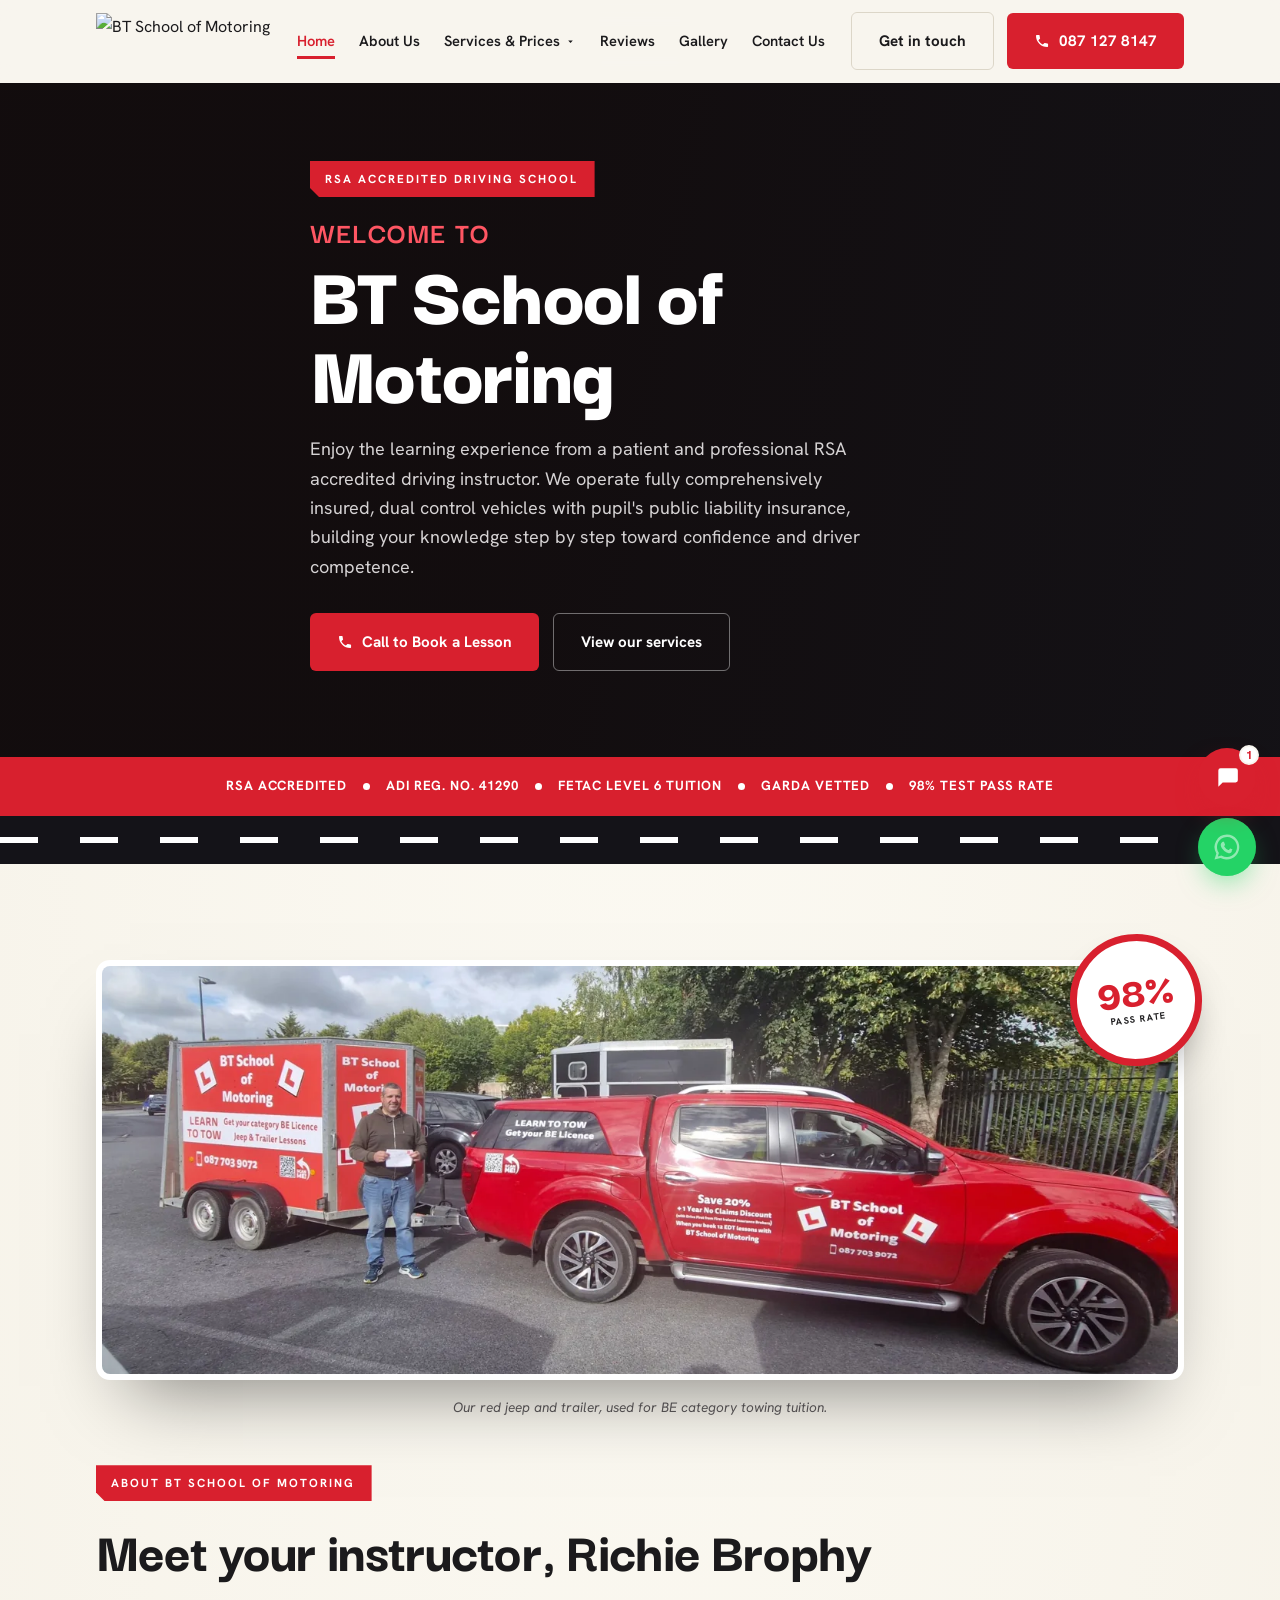
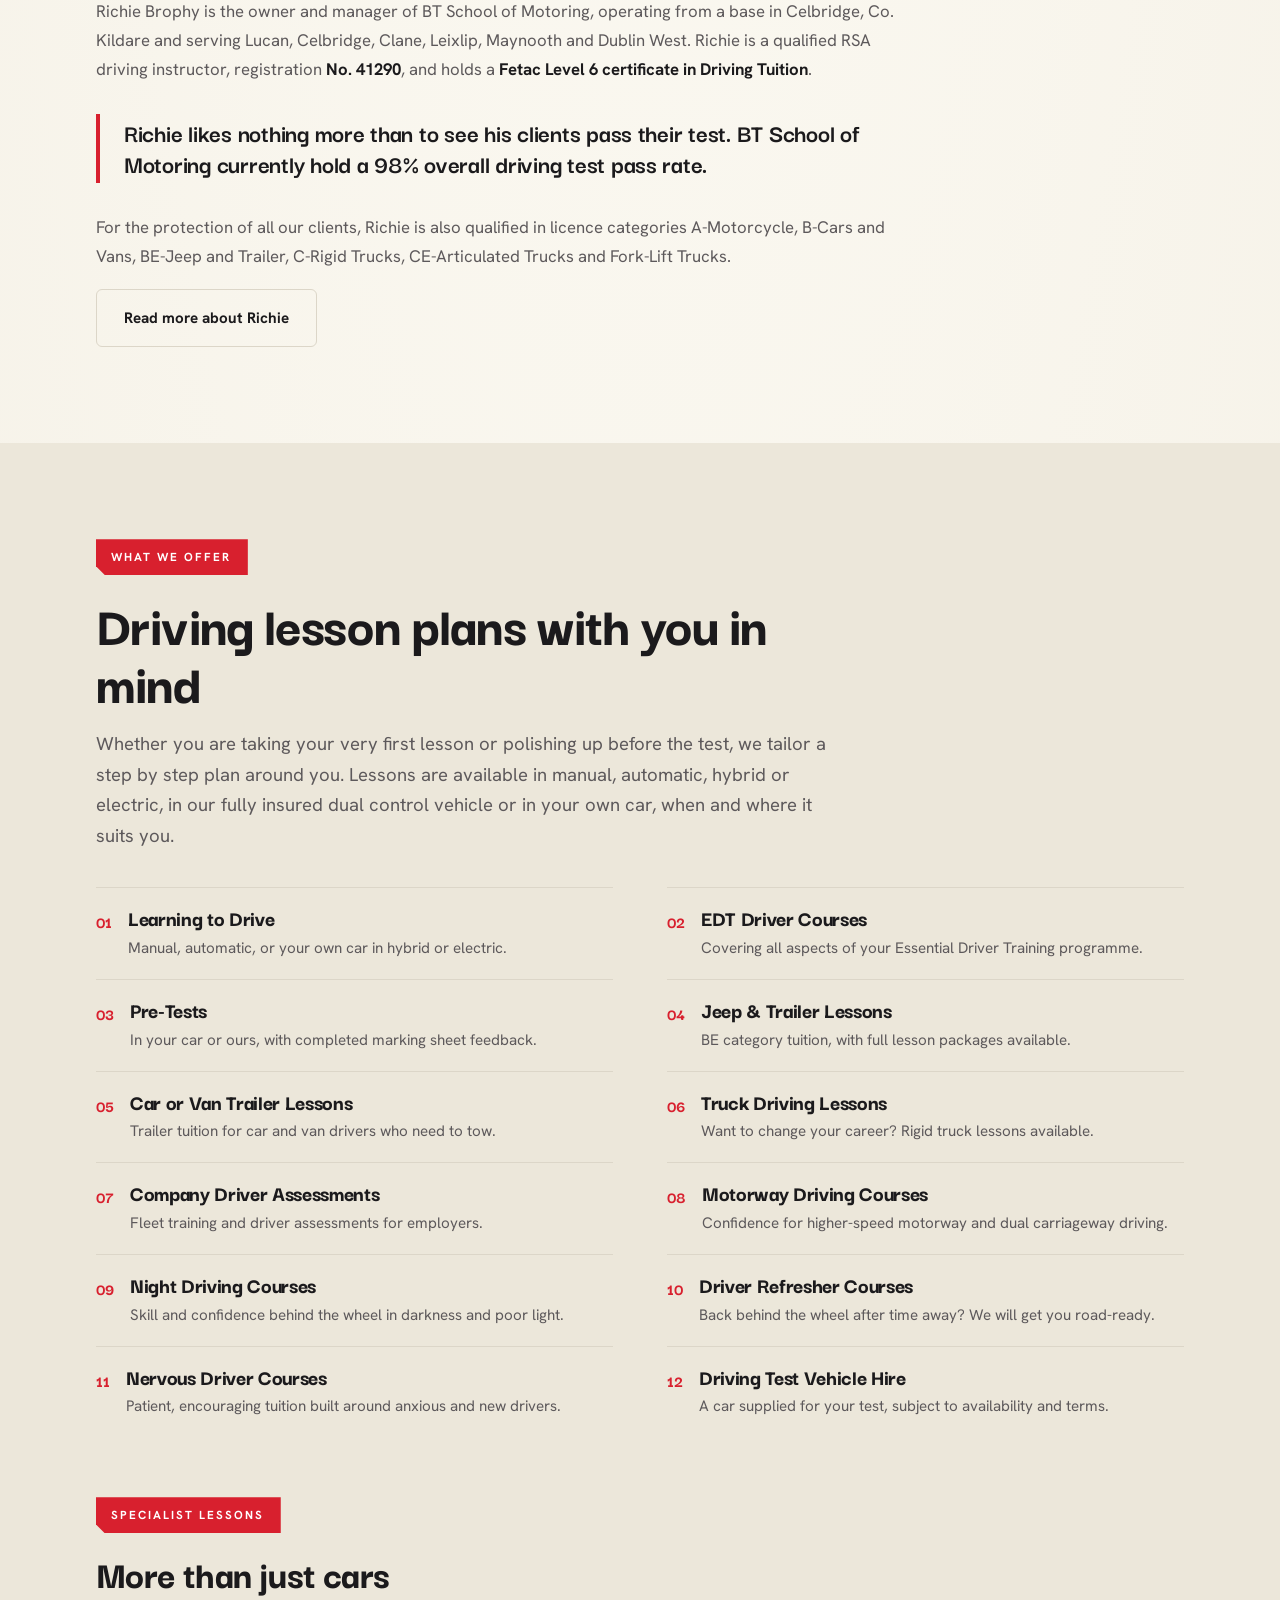
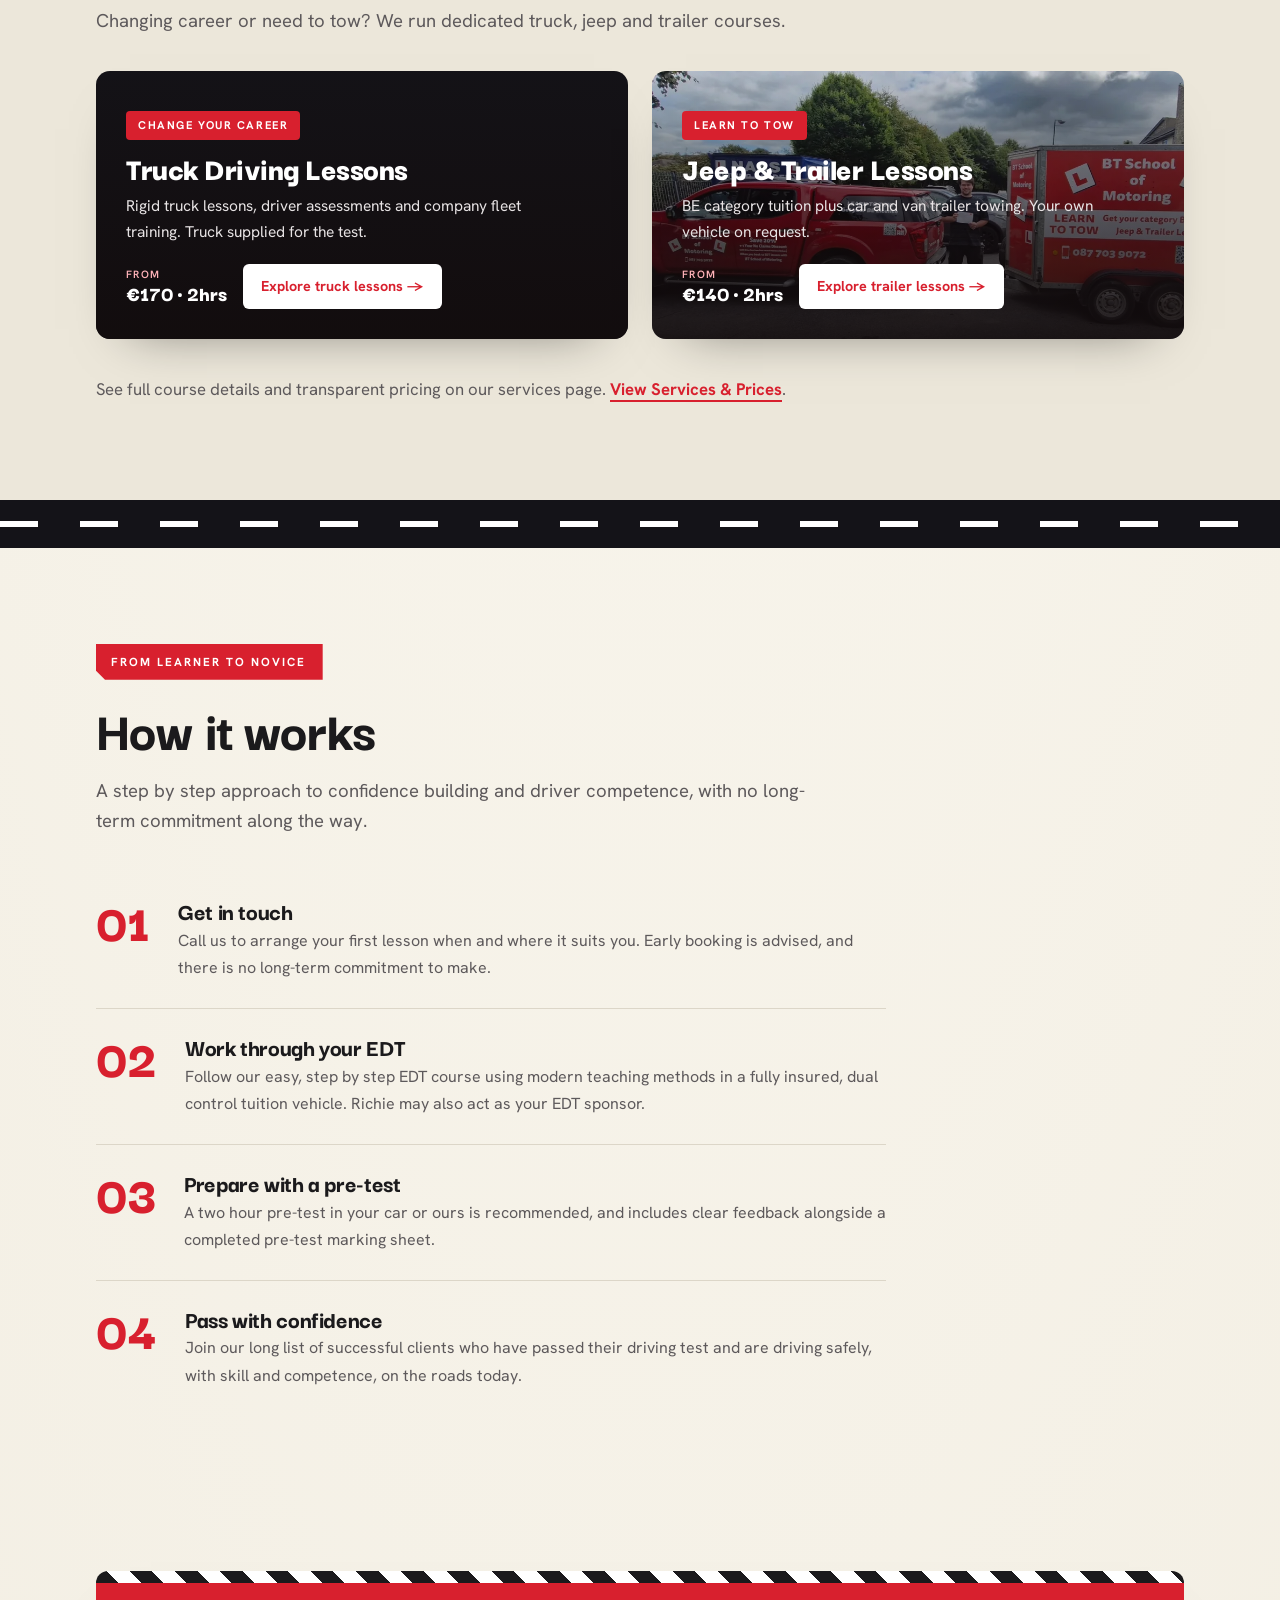
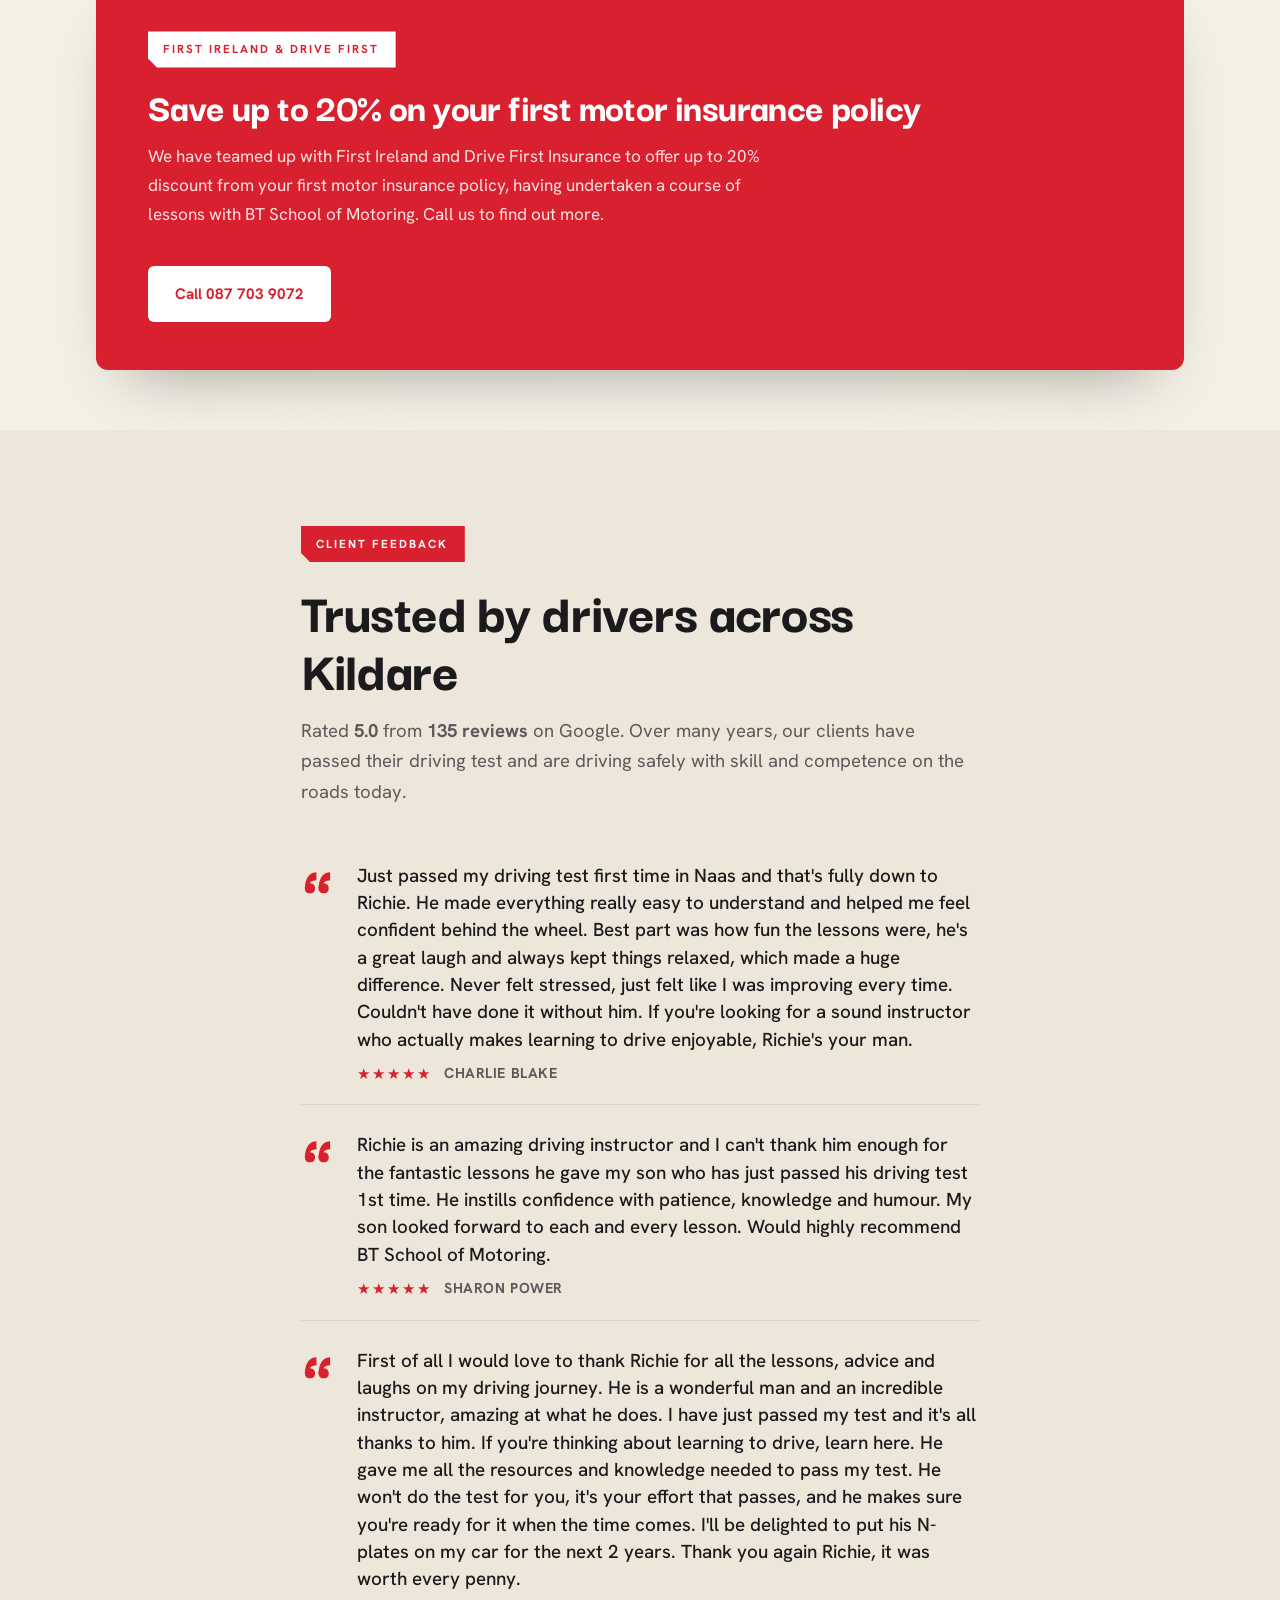
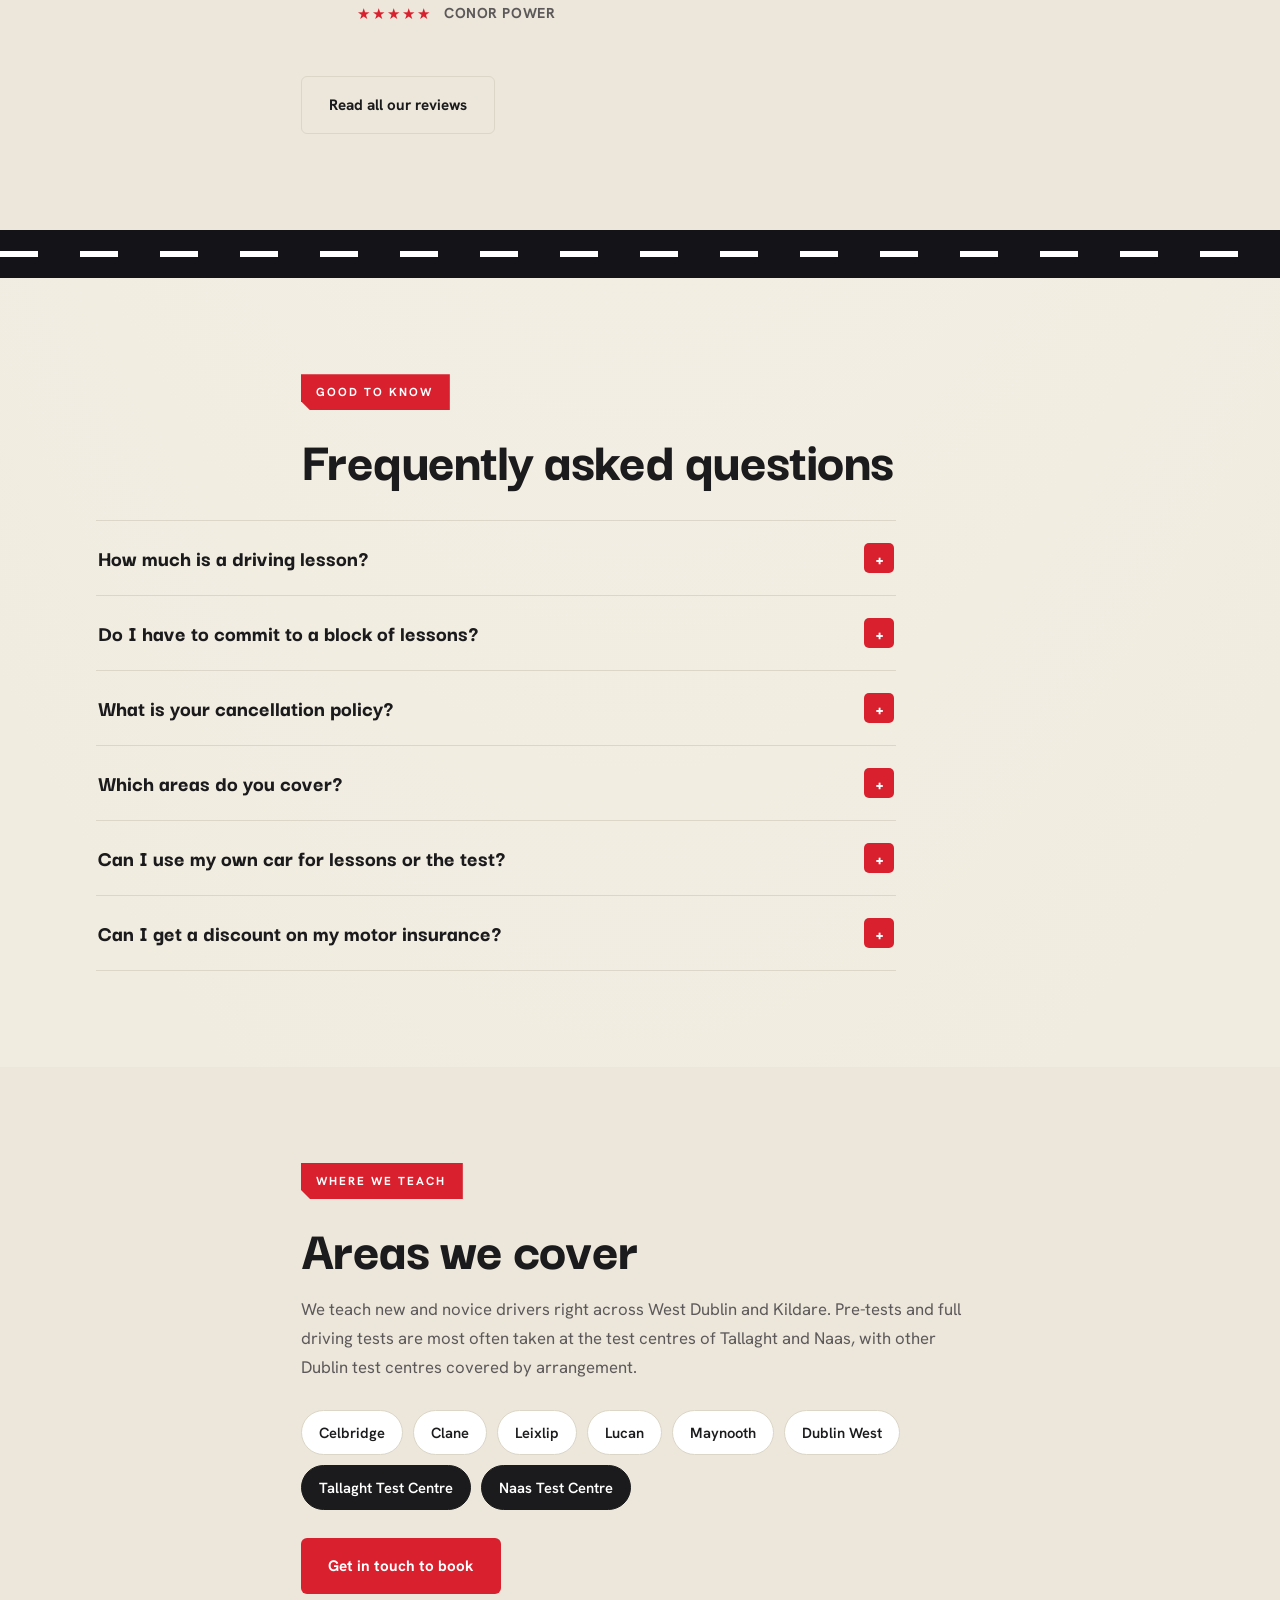
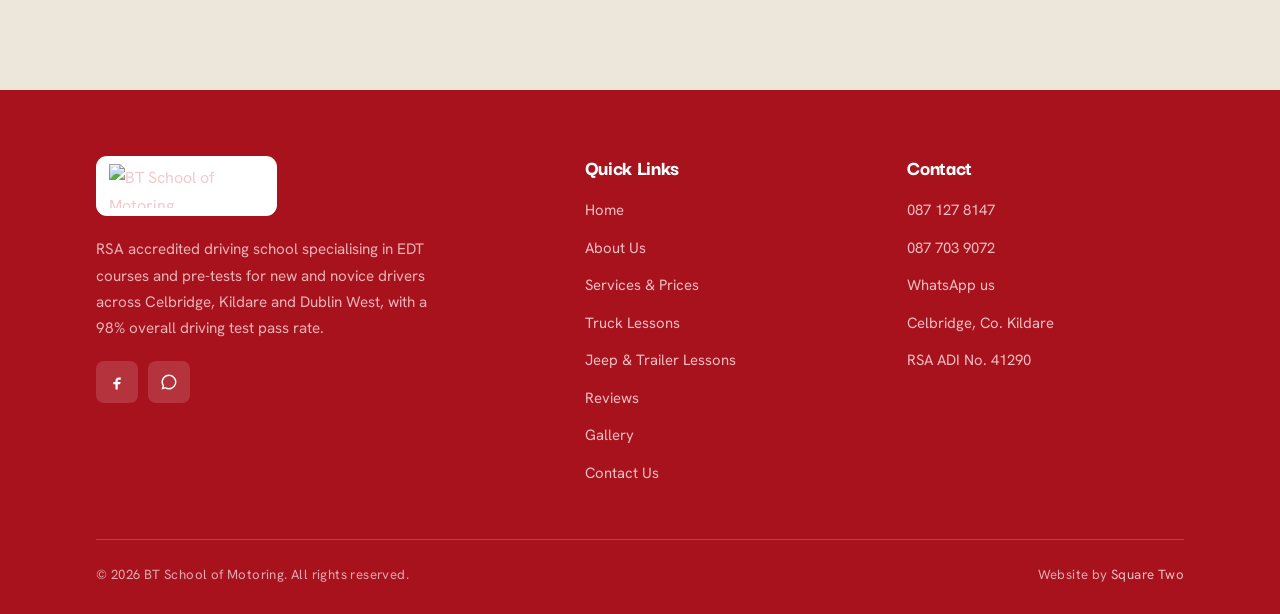
==== commit 0cf55402: "Site updates: new red jeep on front page, uncropped gallery, fleet photos, remove forklift/manual ha" ====
--- a/index.html
+++ b/index.html
@@ -167,13 +167,15 @@
 
 <!-- ===== ABOUT TEASER ===== -->
 <section class="sec" id="about">
-  <div class="wrap about-grid">
-    <div class="about-photo-wrap" data-reveal>
+  <div class="wrap">
+    <div class="fleet-banner" data-reveal>
+      <div class="fleet-banner-frame">
+        <img src="/images/fleet/red-jeep-trailer.webp" alt="BT School of Motoring red jeep and trailer for BE category towing tuition" loading="lazy" decoding="async">
+      </div>
       <div class="roundel"><b>98%</b><span>Pass Rate</span></div>
-      <img class="about-photo" src="https://www.btschoolofmotoring.com/uploads/1/4/2/8/142825046/jeep-trailor-fw_orig.png" alt="BT School of Motoring jeep and trailer tuition" loading="lazy" decoding="async">
-      <span class="about-cap">Tuition across every licence category, from car to jeep and trailer.</span>
-    </div>
-    <div data-reveal>
+      <span class="about-cap">Our red jeep and trailer, used for BE category towing tuition.</span>
+    </div>
+    <div class="about-intro" data-reveal>
       <span class="eyebrow">About BT School of Motoring</span>
       <h2 class="head">Meet your instructor, Richie Brophy</h2>
       <div class="prose">
@@ -225,7 +227,7 @@
           <span class="fc-go">Explore truck lessons &rarr;</span>
         </span>
       </a>
-      <a class="feature-card" href="/jeep-and-trailer-lessons.html" style="background-image:url('https://www.btschoolofmotoring.com/uploads/1/4/2/8/142825046/background-images/986699368.jpg')">
+      <a class="feature-card" href="/jeep-and-trailer-lessons.html" style="background-image:url('/images/fleet/jeep-trailer-tow.webp')">
         <span class="fc-tag">Learn to Tow</span>
         <h3>Jeep &amp; Trailer Lessons</h3>
         <p>BE category tuition plus car and van trailer towing. Your own vehicle on request.</p>
--- a/style.css
+++ b/style.css
@@ -142,17 +142,17 @@
 @media(max-width:680px){.feature-grid{grid-template-columns:1fr}}
 @media(max-width:1080px){.nav-cta .btn-out-d{display:none}}
 
-/* gallery */
-.gallery{margin-top:40px;display:grid;grid-template-columns:repeat(3,1fr);gap:16px}
-.gallery a{position:relative;display:block;overflow:hidden;border-radius:12px;border:1px solid var(--line);background:var(--card);aspect-ratio:4/3;box-shadow:0 18px 40px -30px rgba(0,0,0,.4)}
-.gallery img{width:100%;height:100%;object-fit:cover;transition:transform .35s ease}
-.gallery a:hover img{transform:scale(1.06)}
+/* gallery - full uncropped photos, masonry columns */
+.gallery{margin-top:40px;column-count:3;column-gap:16px}
+.gallery a{position:relative;display:block;margin:0 0 16px;overflow:hidden;border-radius:12px;border:1px solid var(--line);background:var(--card);box-shadow:0 18px 40px -30px rgba(0,0,0,.4);break-inside:avoid;-webkit-column-break-inside:avoid}
+.gallery img{width:100%;height:auto;display:block;transition:transform .35s ease}
+.gallery a:hover img{transform:scale(1.04)}
 .gallery a::after{content:"";position:absolute;inset:0;background:linear-gradient(180deg,transparent 55%,rgba(18,12,13,.4));opacity:0;transition:opacity .3s ease}
 .gallery a:hover::after{opacity:1}
 .gallery figcaption{position:absolute;left:0;right:0;bottom:0;z-index:2;padding:14px 16px;color:#fff;font-weight:600;font-size:.9rem;opacity:0;transform:translateY(6px);transition:opacity .3s ease,transform .3s ease}
 .gallery a:hover figcaption{opacity:1;transform:translateY(0)}
-@media(max-width:820px){.gallery{grid-template-columns:repeat(2,1fr);gap:12px}}
-@media(max-width:520px){.gallery{grid-template-columns:1fr}}
+@media(max-width:820px){.gallery{column-count:2;column-gap:12px}.gallery a{margin-bottom:12px}}
+@media(max-width:520px){.gallery{column-count:1}}
 .burger{display:none;flex-direction:column;gap:5px;background:none;border:none;cursor:pointer;padding:8px}
 .burger span{width:25px;height:3px;background:var(--ink);border-radius:2px;transition:.25s}
 .burger.open span:nth-child(1){transform:translateY(8px) rotate(45deg)}
@@ -231,6 +231,14 @@
   box-shadow:0 30px 60px -34px rgba(0,0,0,.45);
 }
 .about-cap{display:block;margin-top:14px;font-size:.85rem;color:var(--muted);font-style:italic;text-align:center}
+/* Homepage full-width fleet banner */
+.fleet-banner{position:relative;margin:0 auto 46px}
+.fleet-banner-frame{position:relative;overflow:hidden;border-radius:14px;border:6px solid #fff;background:#fff;box-shadow:0 40px 74px -34px rgba(0,0,0,.5)}
+.fleet-banner-frame img{display:block;width:100%;height:auto}
+.fleet-banner .roundel{top:-26px;right:-18px}
+.fleet-banner .about-cap{margin-top:16px}
+.about-intro{max-width:820px}
+@media(max-width:600px){.fleet-banner .roundel{width:104px;height:104px;top:-18px;right:-6px}.fleet-banner .roundel b{font-size:2.1rem}}
 /* About page: top-aligned, bold feature photo + side card */
 .about-grid.tall{align-items:start}
 .about-grid.tall .about-photo{width:100%;height:320px;object-fit:cover}
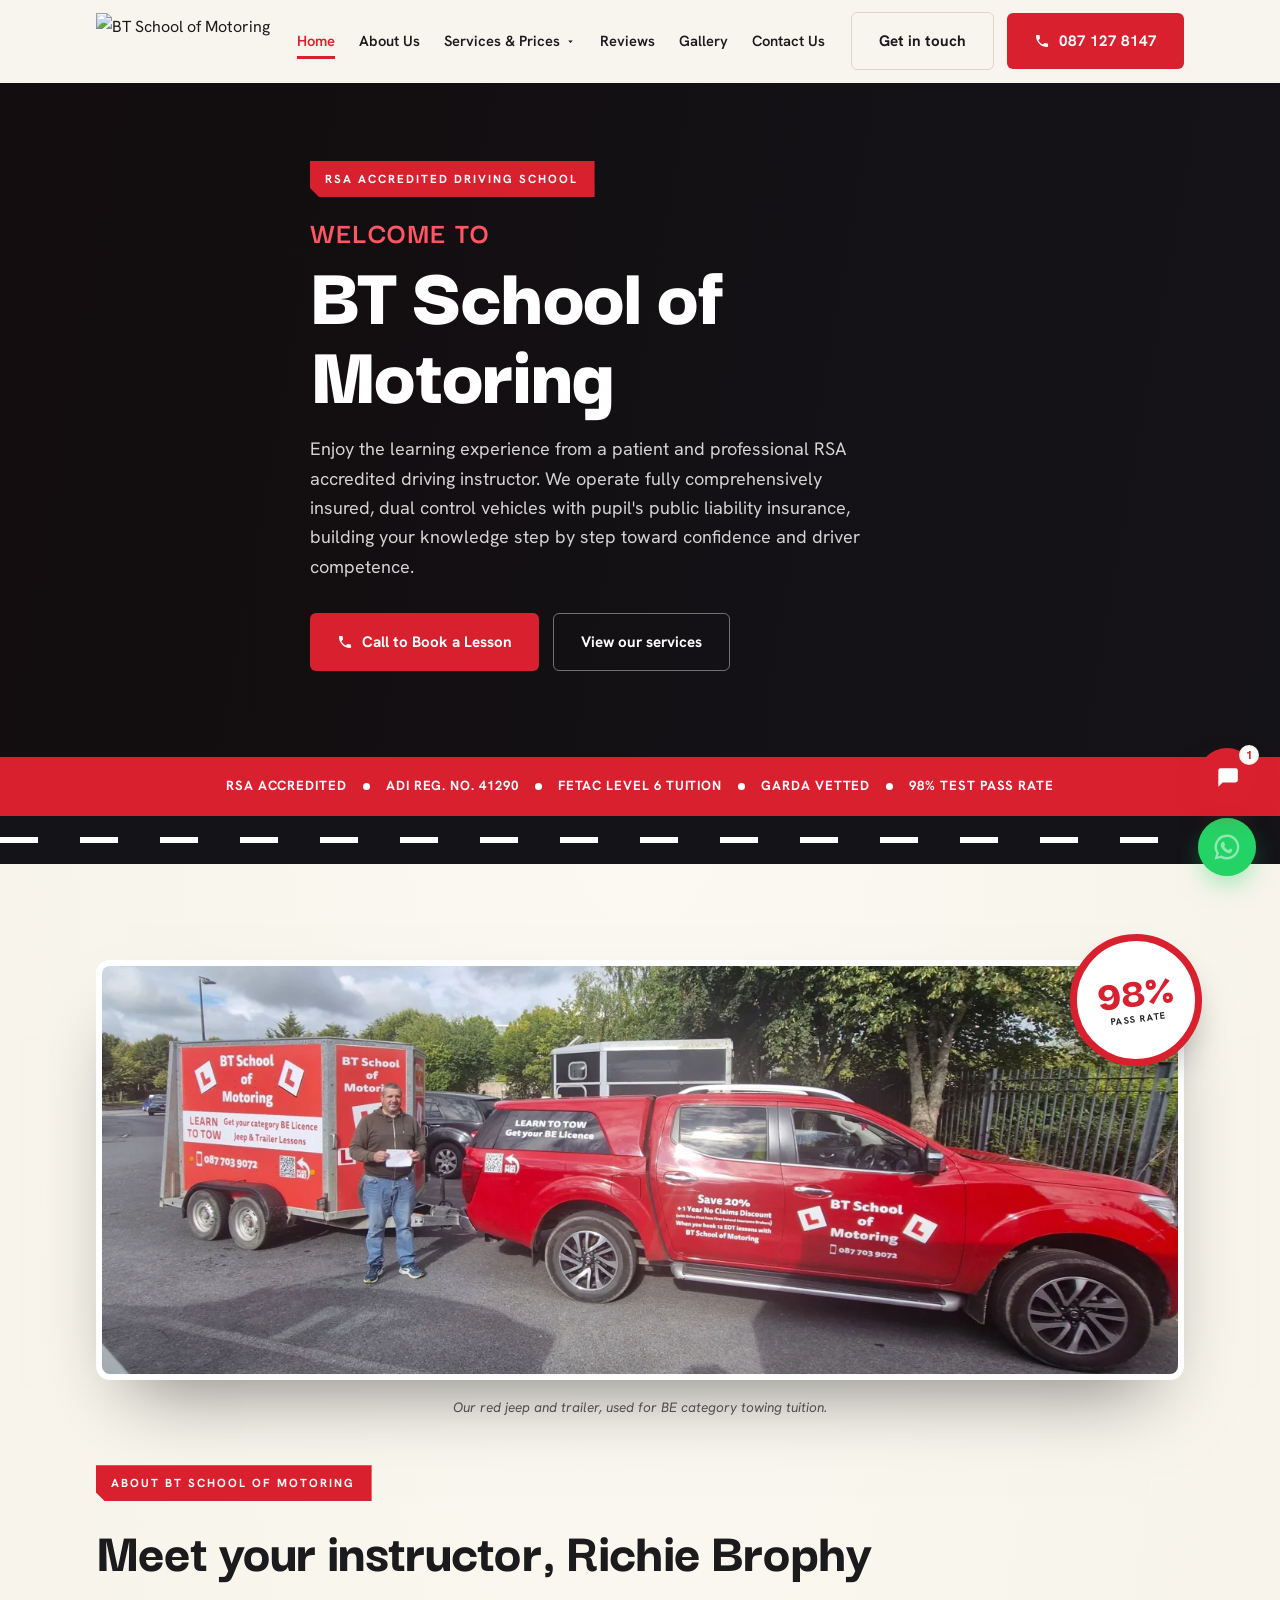
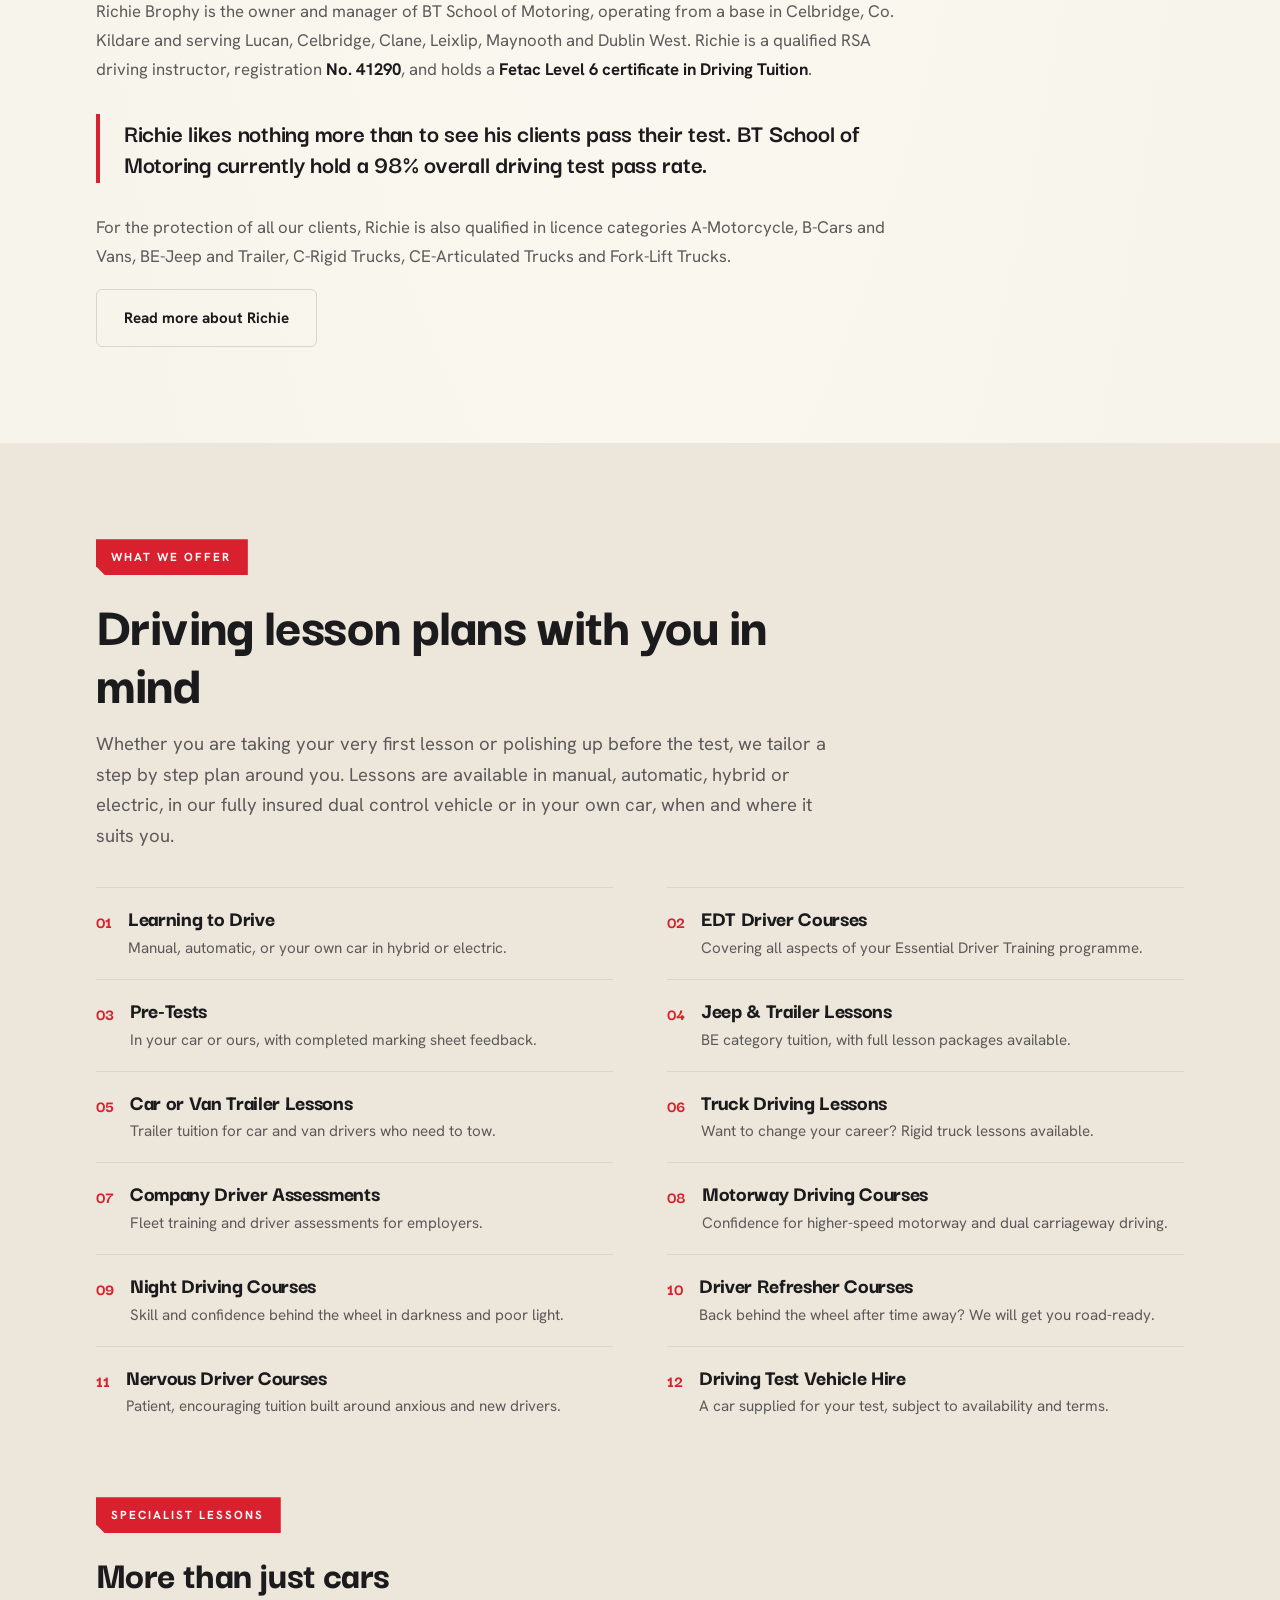
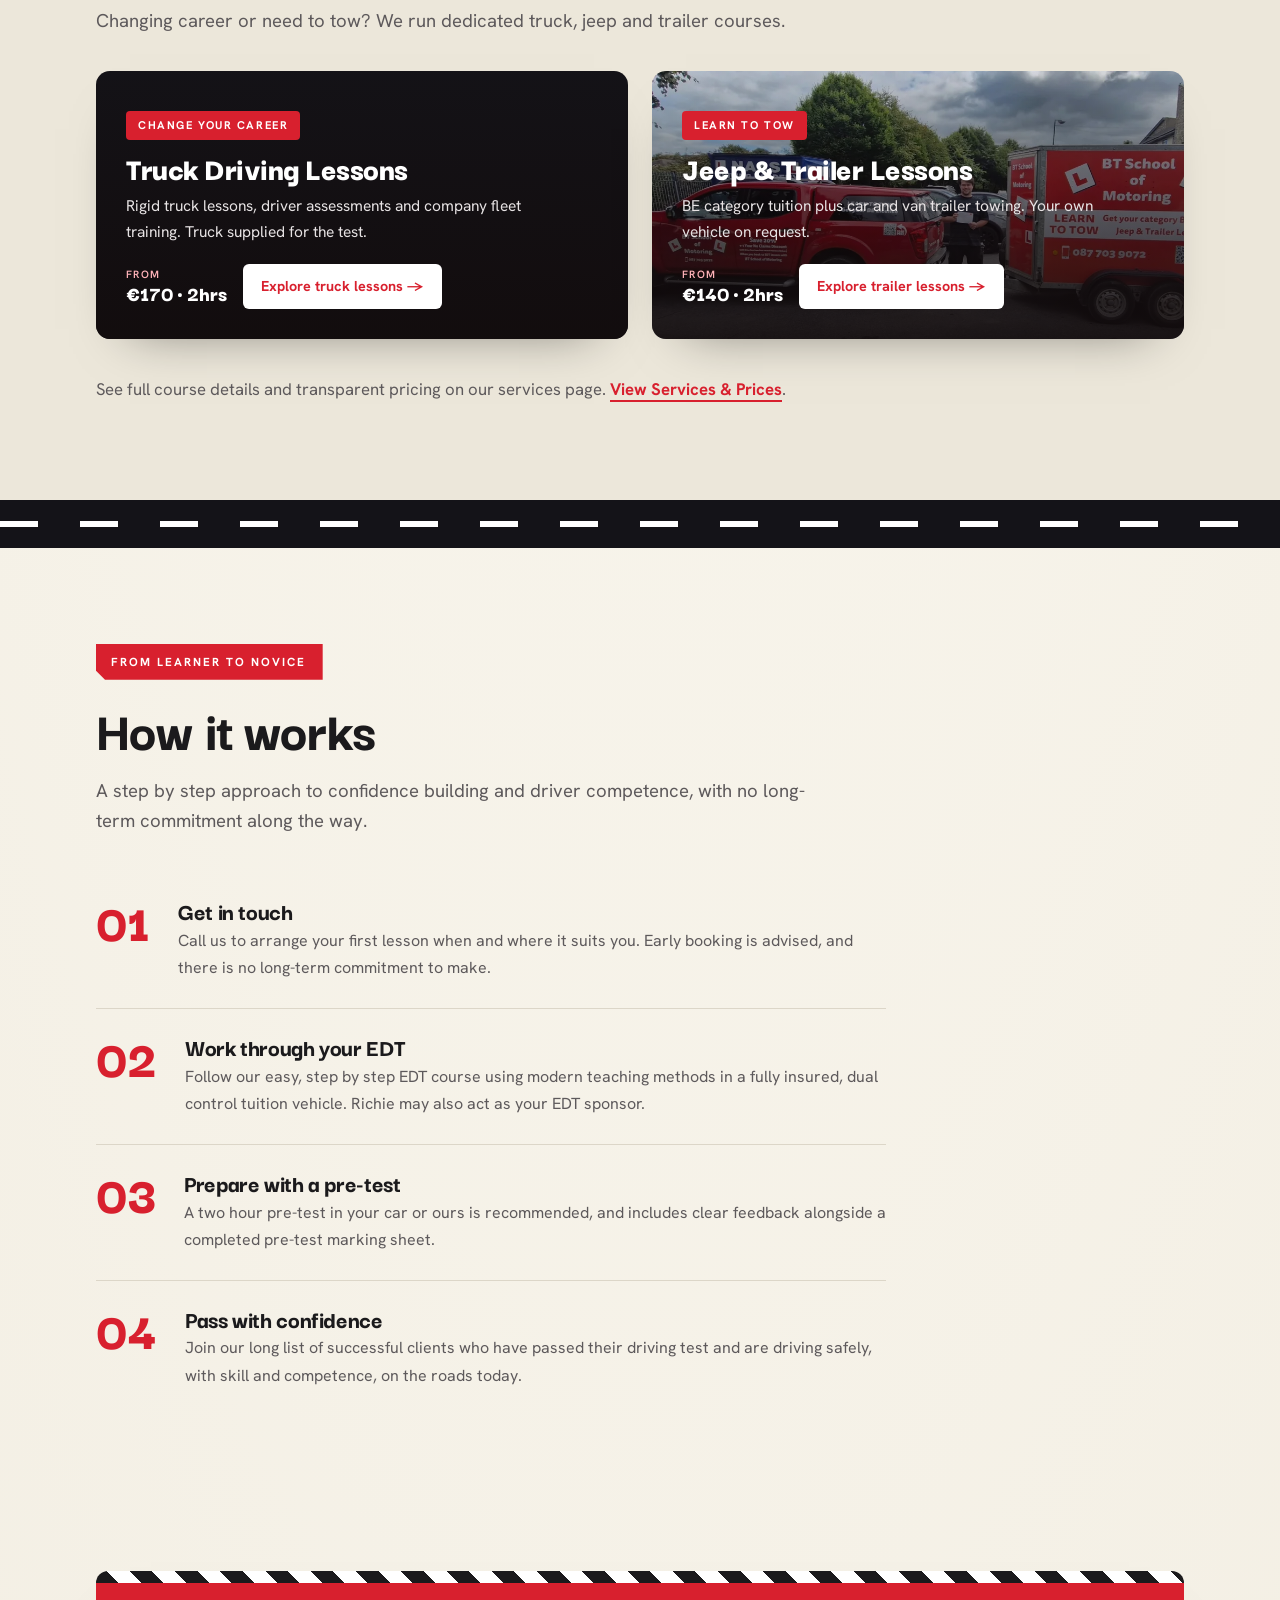
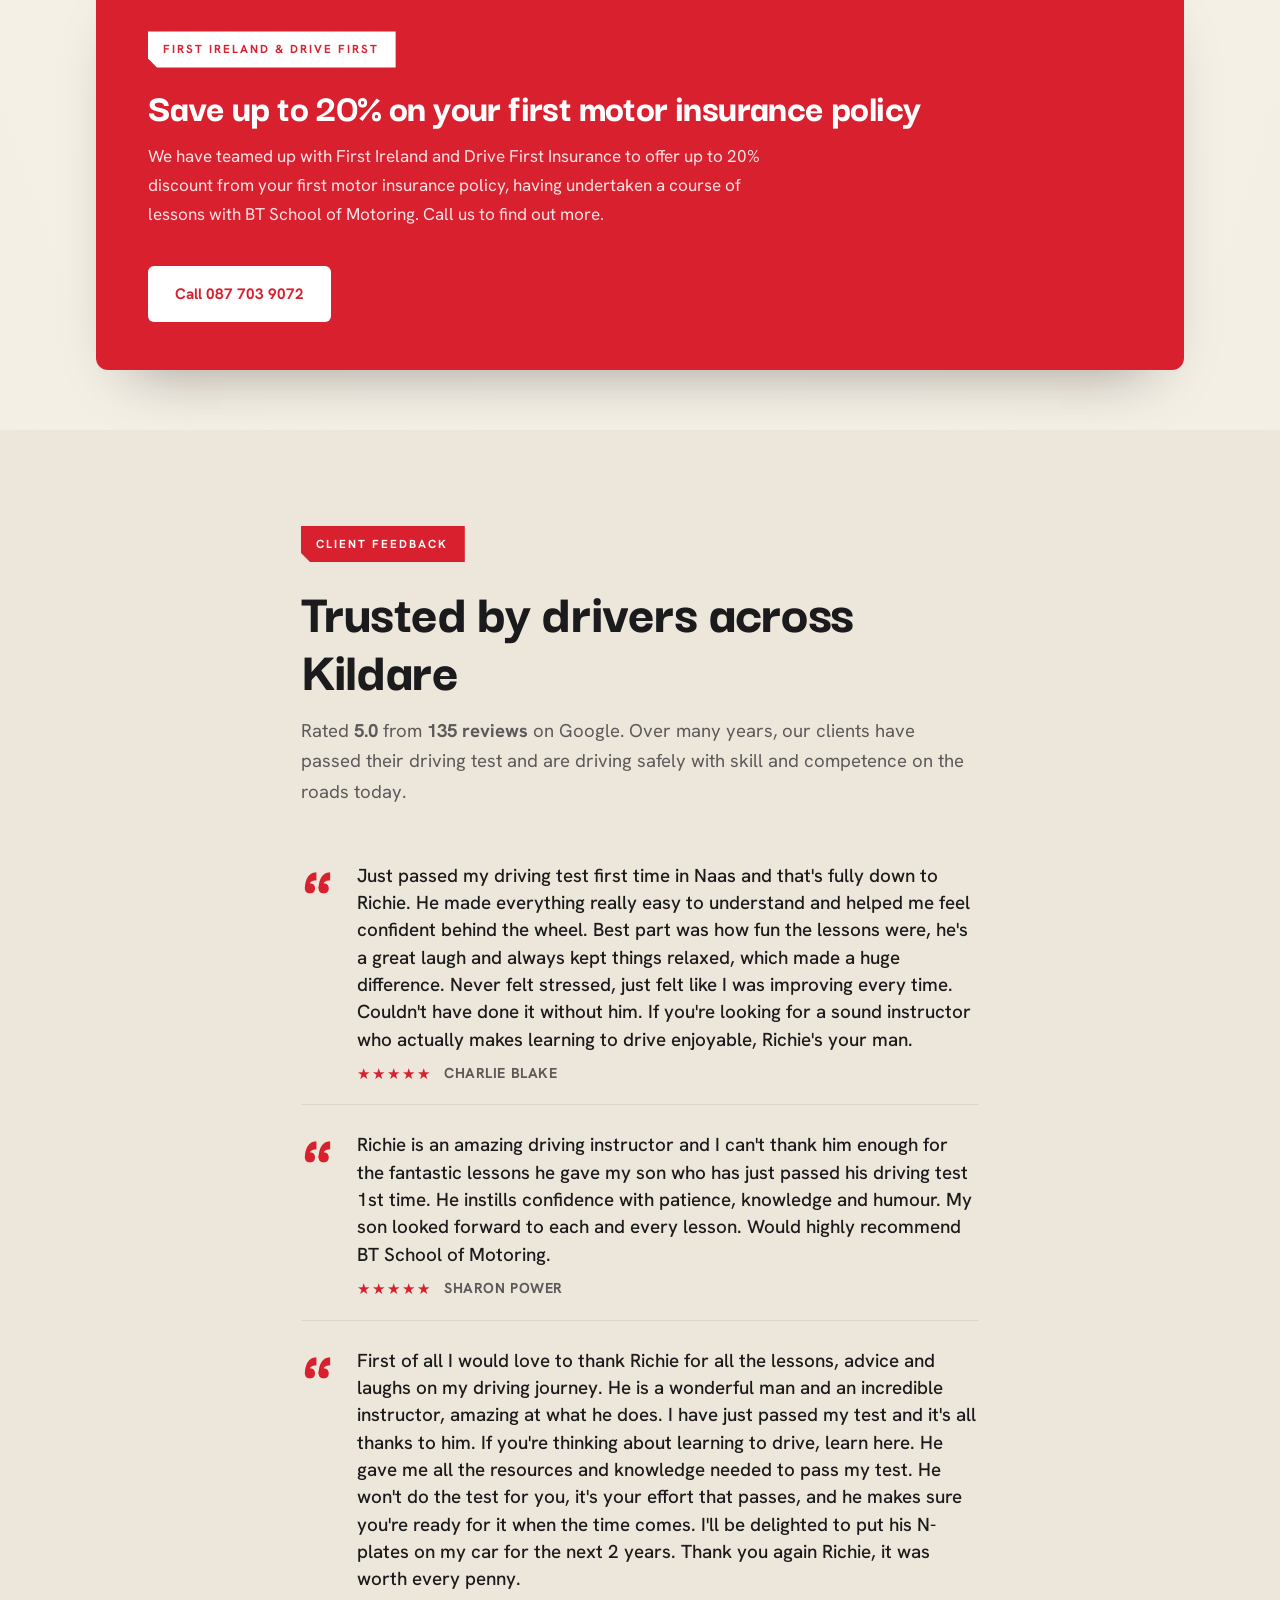
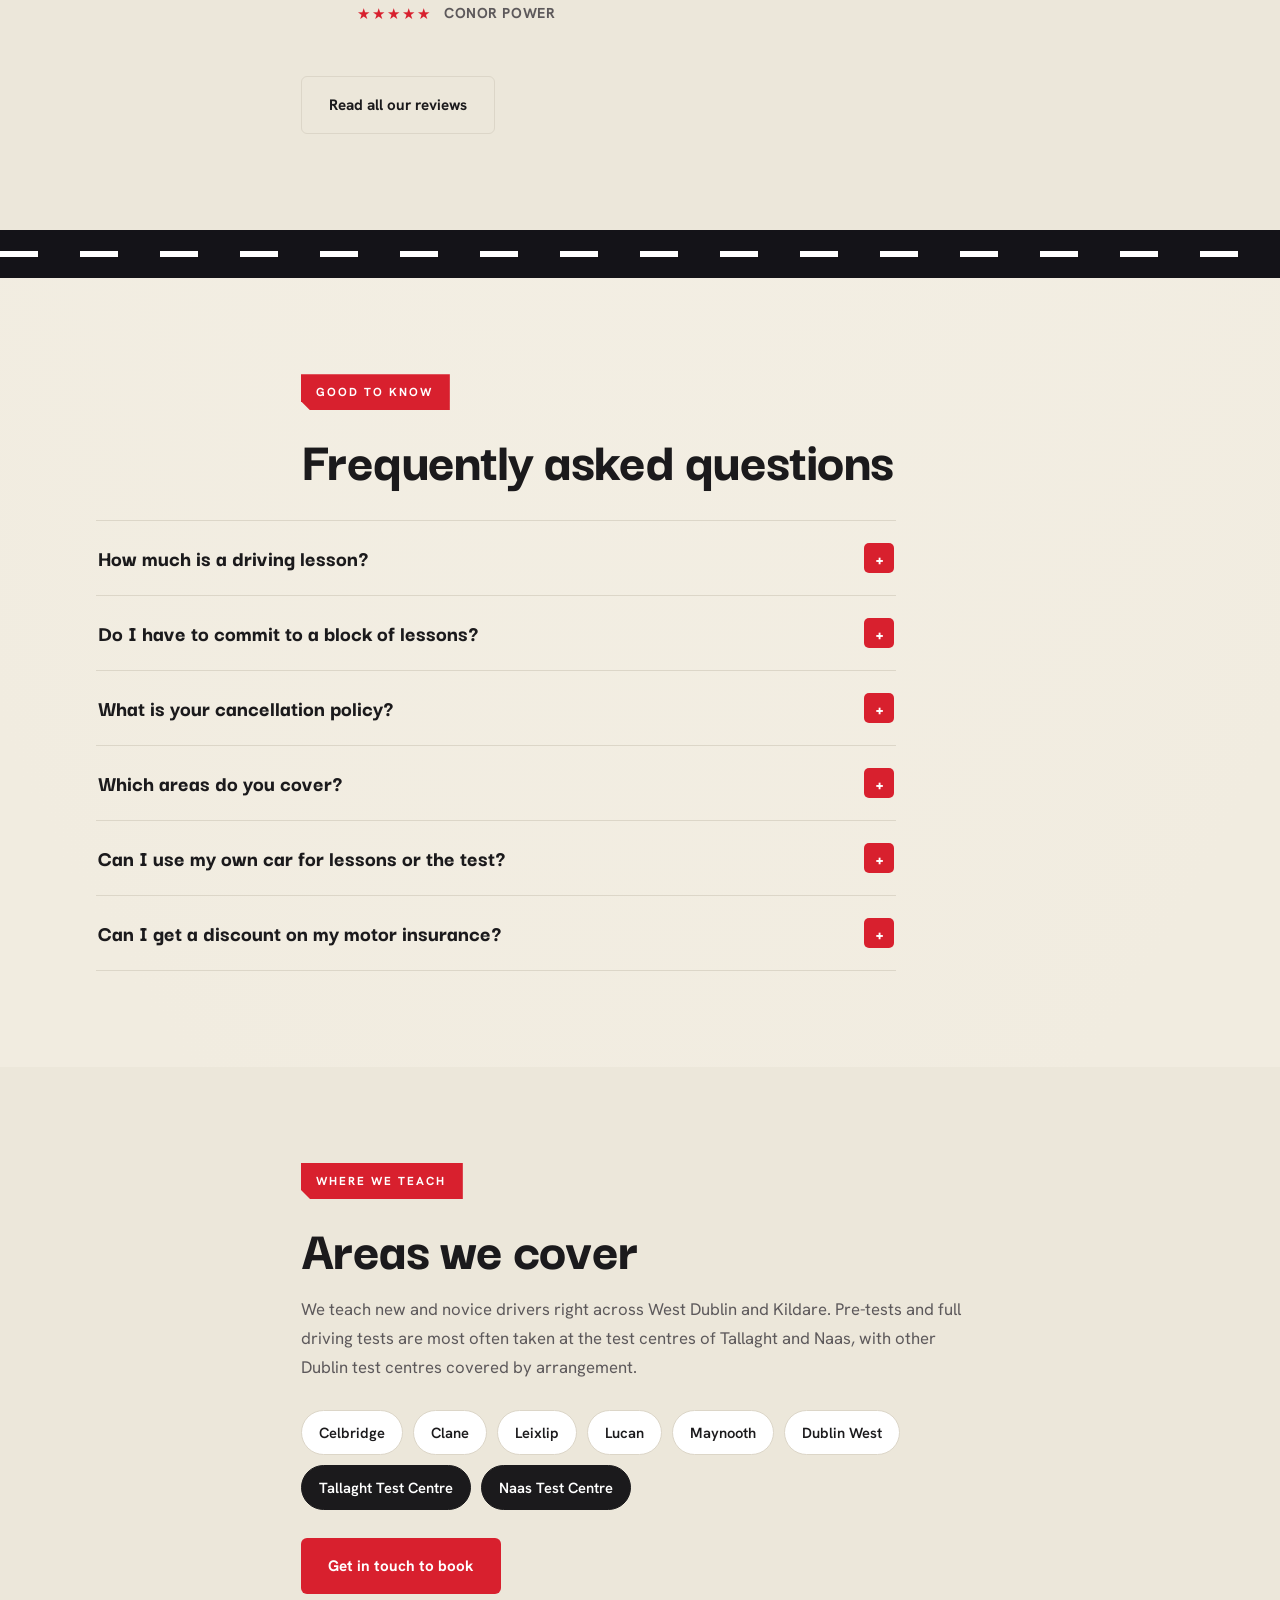
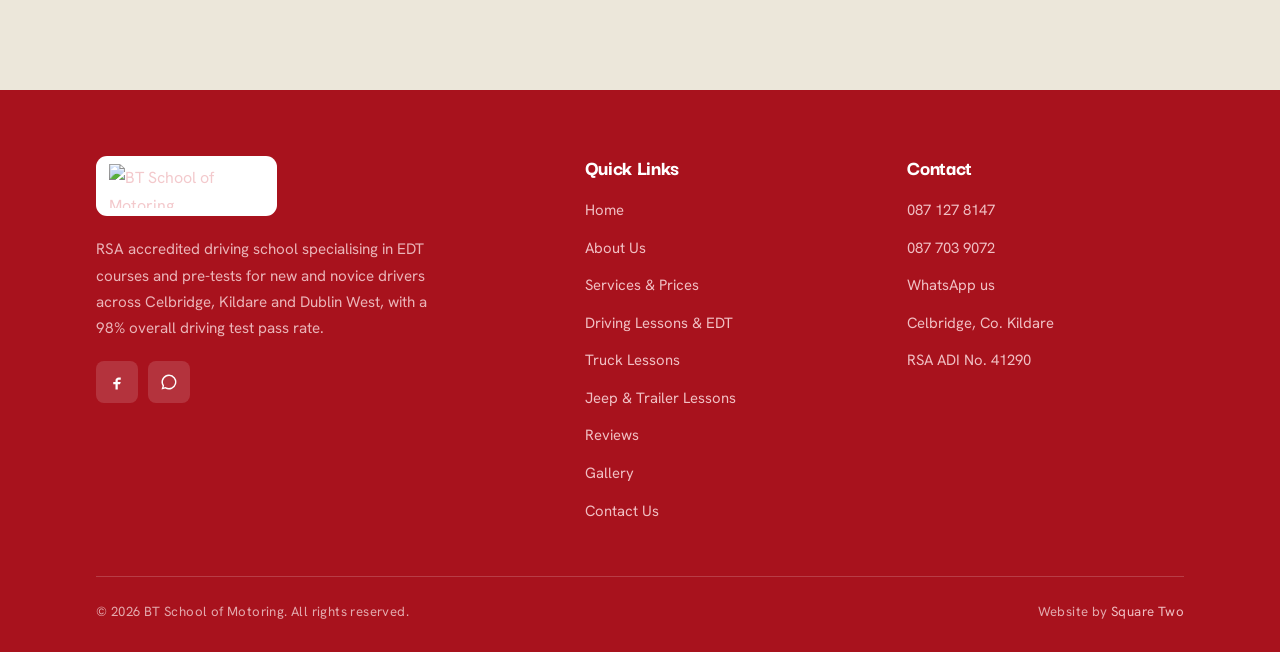
==== commit 2a5291d9: "Add dedicated Driving Lessons & EDT page, wire nav/footers/sitemap" ====
--- a/index.html
+++ b/index.html
@@ -103,6 +103,7 @@
         </a>
         <div class="nav-drop-menu">
           <a href="/bt-driving_school.html" class="lead-link">All Services &amp; Prices</a>
+          <a href="/car-driving-lessons.html">Driving Lessons &amp; EDT</a>
           <a href="/truck-driving-lessons.html">Truck Driving Lessons</a>
           <a href="/jeep-and-trailer-lessons.html">Jeep &amp; Trailer Lessons</a>
         </div>
@@ -125,6 +126,7 @@
   <a href="/">Home</a>
   <a href="/bt_driving-school.html">About Us</a>
   <a href="/bt-driving_school.html">Services &amp; Prices</a>
+  <a href="/car-driving-lessons.html">Driving Lessons &amp; EDT</a>
   <a href="/truck-driving-lessons.html">Truck Lessons</a>
   <a href="/jeep-and-trailer-lessons.html">Jeep &amp; Trailer Lessons</a>
   <a href="/reviews.html">Reviews</a>
@@ -199,9 +201,9 @@
       <p class="lede">Whether you are taking your very first lesson or polishing up before the test, we tailor a step by step plan around you. Lessons are available in manual, automatic, hybrid or electric, in our fully insured dual control vehicle or in your own car, when and where it suits you.</p>
     </div>
     <div class="svc-list" data-reveal>
-      <div class="svc-row"><span class="ix">01</span><div><h3>Learning to Drive</h3><p>Manual, automatic, or your own car in hybrid or electric.</p></div></div>
-      <div class="svc-row"><span class="ix">02</span><div><h3>EDT Driver Courses</h3><p>Covering all aspects of your Essential Driver Training programme.</p></div></div>
-      <div class="svc-row"><span class="ix">03</span><div><h3>Pre-Tests</h3><p>In your car or ours, with completed marking sheet feedback.</p></div></div>
+      <a class="svc-row" href="/car-driving-lessons.html"><span class="ix">01</span><div><h3>Learning to Drive</h3><p>Manual, automatic, or your own car in hybrid or electric.</p></div></a>
+      <a class="svc-row" href="/car-driving-lessons.html"><span class="ix">02</span><div><h3>EDT Driver Courses</h3><p>Covering all aspects of your Essential Driver Training programme.</p></div></a>
+      <a class="svc-row" href="/car-driving-lessons.html"><span class="ix">03</span><div><h3>Pre-Tests</h3><p>In your car or ours, with completed marking sheet feedback.</p></div></a>
       <a class="svc-row" href="/jeep-and-trailer-lessons.html"><span class="ix">04</span><div><h3>Jeep &amp; Trailer Lessons</h3><p>BE category tuition, with full lesson packages available.</p></div></a>
       <a class="svc-row" href="/jeep-and-trailer-lessons.html"><span class="ix">05</span><div><h3>Car or Van Trailer Lessons</h3><p>Trailer tuition for car and van drivers who need to tow.</p></div></a>
       <a class="svc-row" href="/truck-driving-lessons.html"><span class="ix">06</span><div><h3>Truck Driving Lessons</h3><p>Want to change your career? Rigid truck lessons available.</p></div></a>
@@ -400,6 +402,7 @@
         <a href="/">Home</a>
         <a href="/bt_driving-school.html">About Us</a>
         <a href="/bt-driving_school.html">Services &amp; Prices</a>
+        <a href="/car-driving-lessons.html">Driving Lessons &amp; EDT</a>
         <a href="/truck-driving-lessons.html">Truck Lessons</a>
         <a href="/jeep-and-trailer-lessons.html">Jeep &amp; Trailer Lessons</a>
         <a href="/reviews.html">Reviews</a>
--- a/style.css
+++ b/style.css
@@ -174,7 +174,7 @@
 .hero-bg{position:absolute;inset:0;background:#141318 center/cover no-repeat}
 .hero-bg::after{
   content:"";position:absolute;inset:0;
-  background:linear-gradient(100deg,rgba(18,12,13,.96) 0%,rgba(18,12,13,.88) 40%,rgba(18,12,13,.5) 70%,rgba(18,12,13,.2) 100%);
+  background:linear-gradient(100deg,rgba(18,12,13,.9) 0%,rgba(18,12,13,.68) 30%,rgba(18,12,13,.3) 55%,rgba(18,12,13,.06) 100%);
 }
 .hero .wrap{position:relative;z-index:2;padding-top:78px;padding-bottom:86px}
 .hero-inner{max-width:660px}
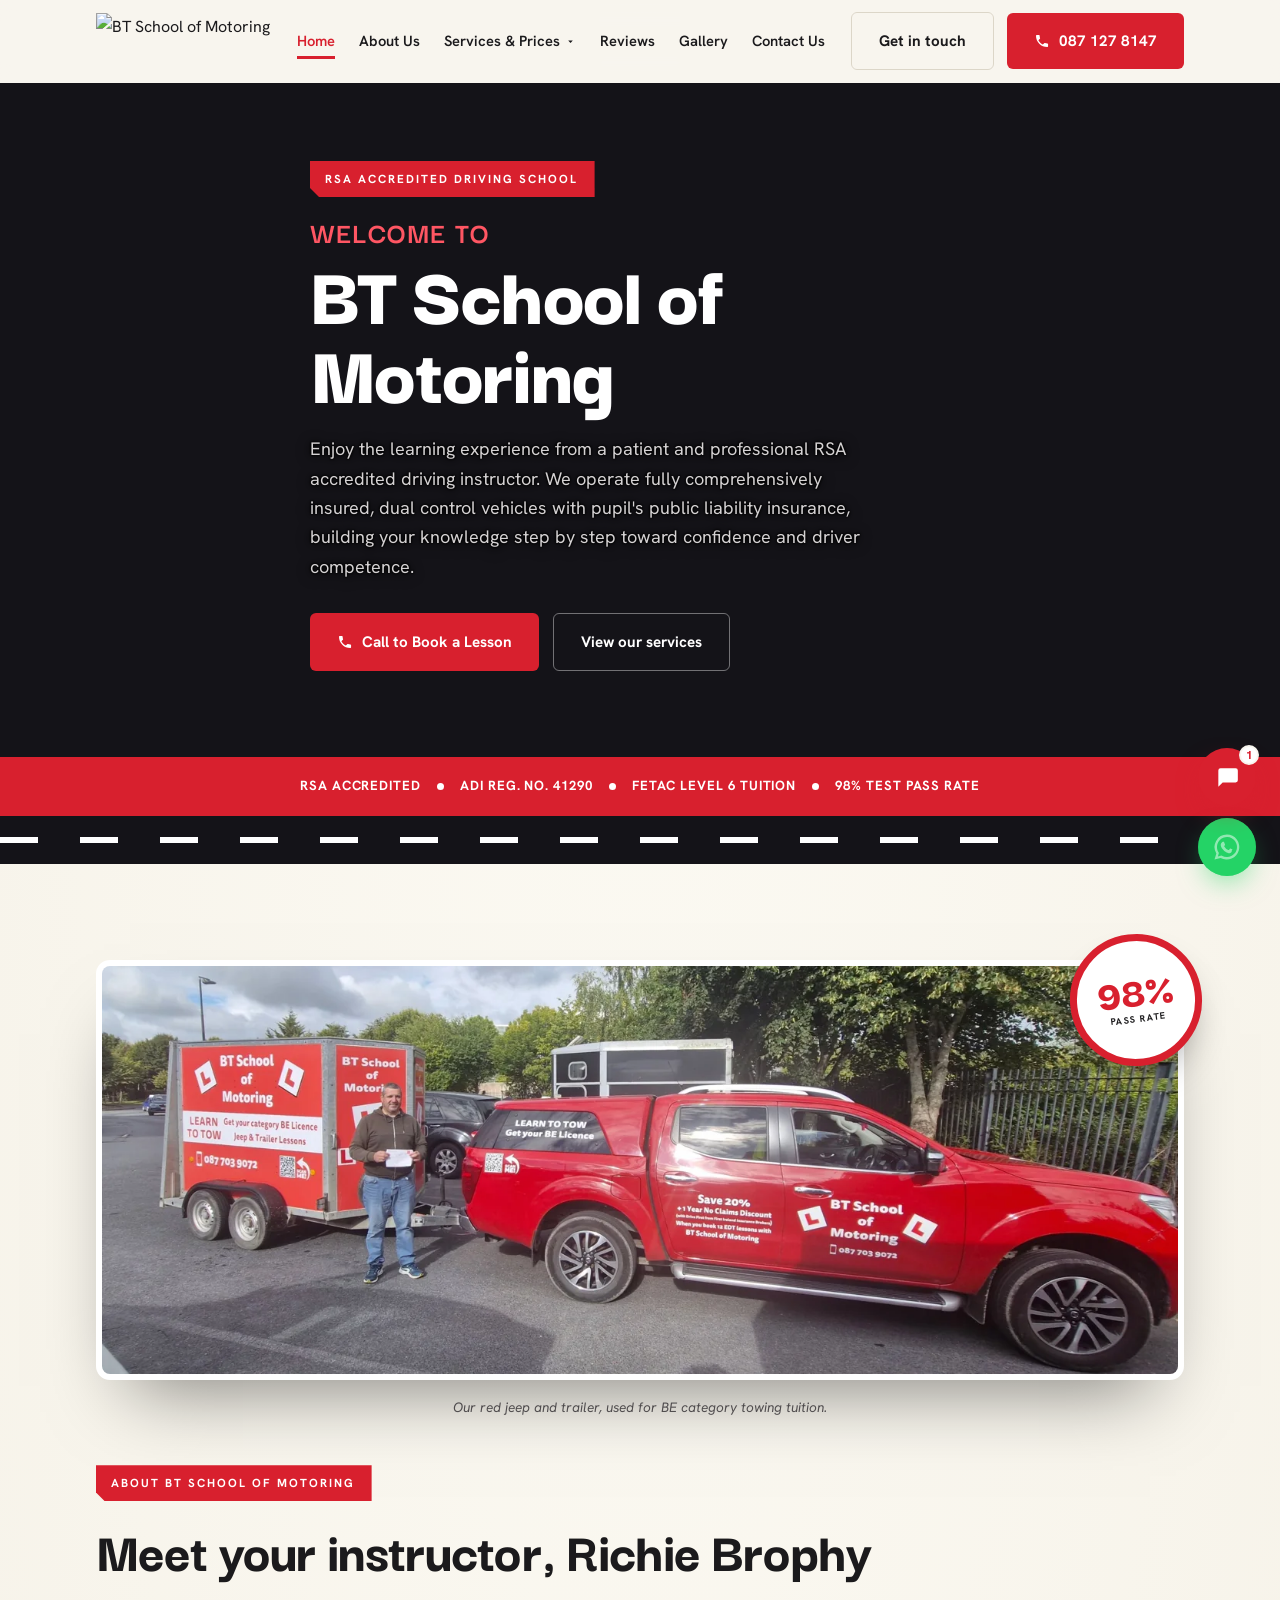
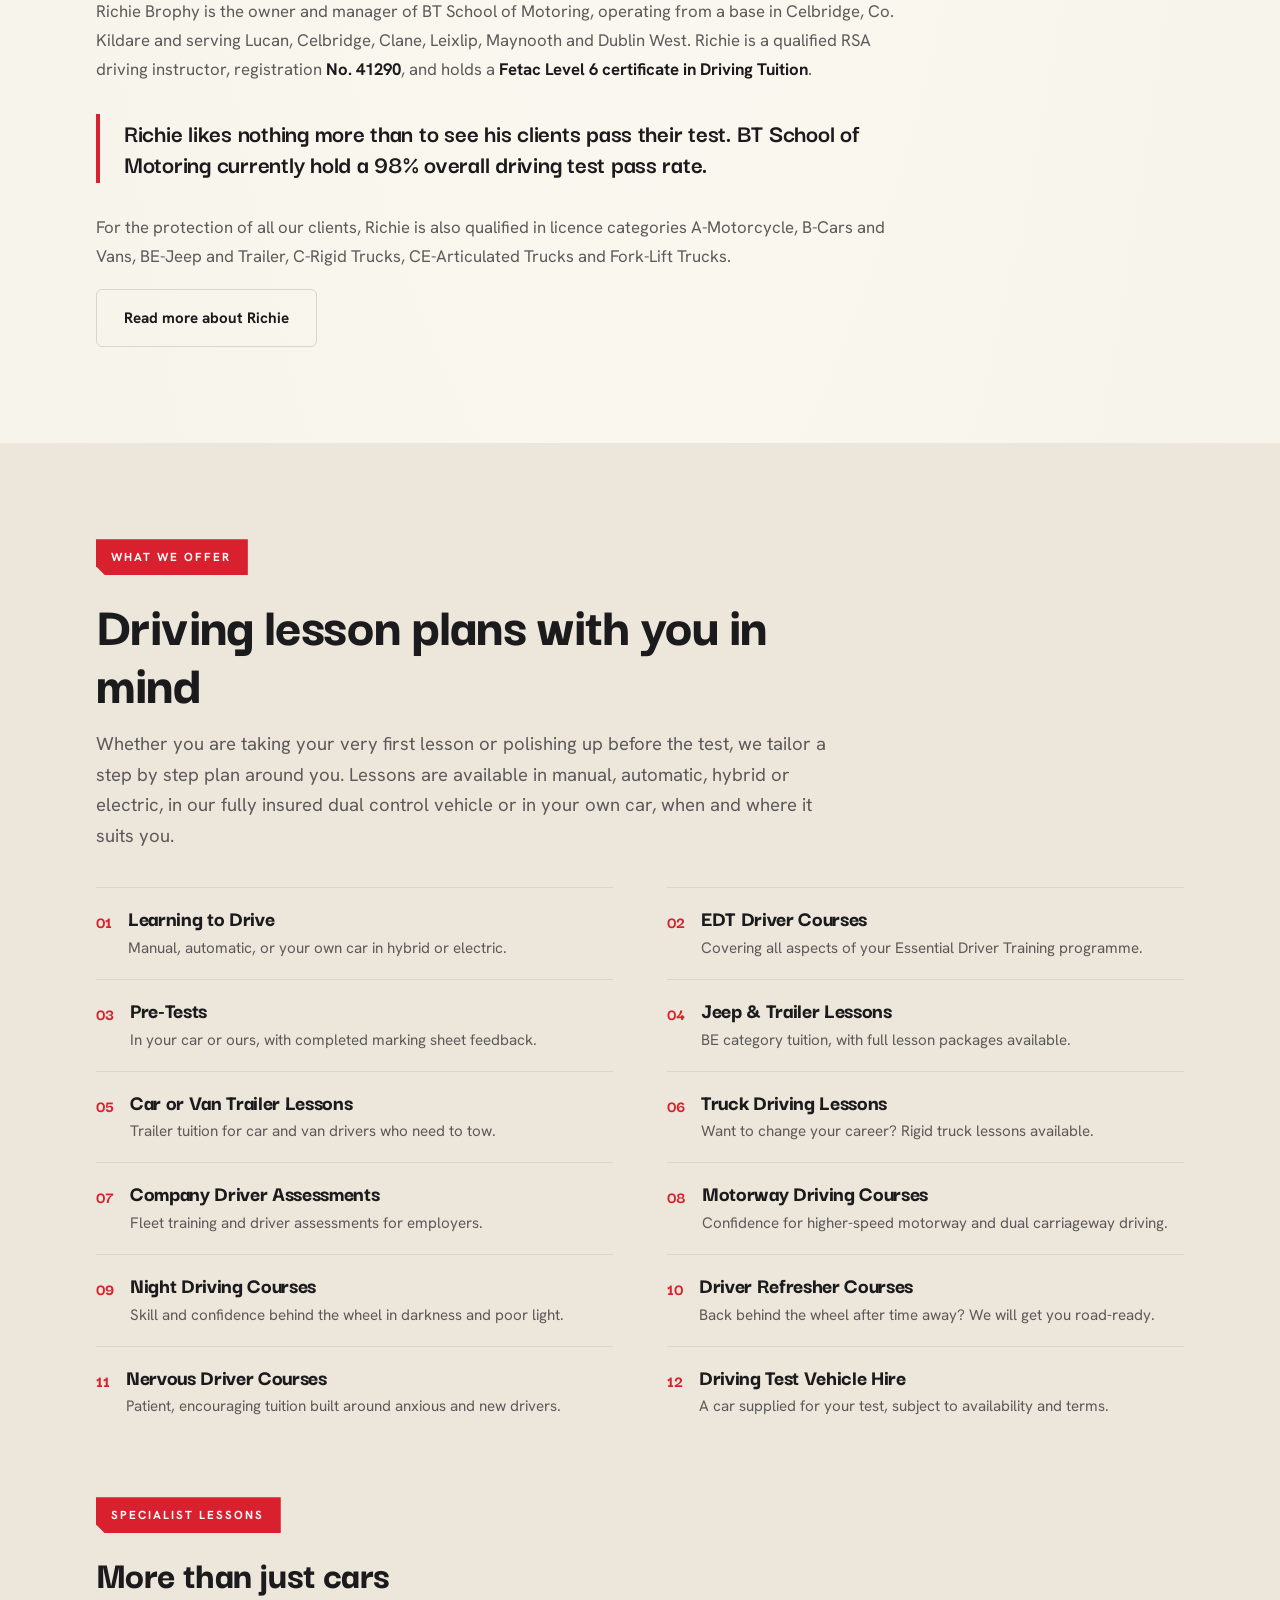
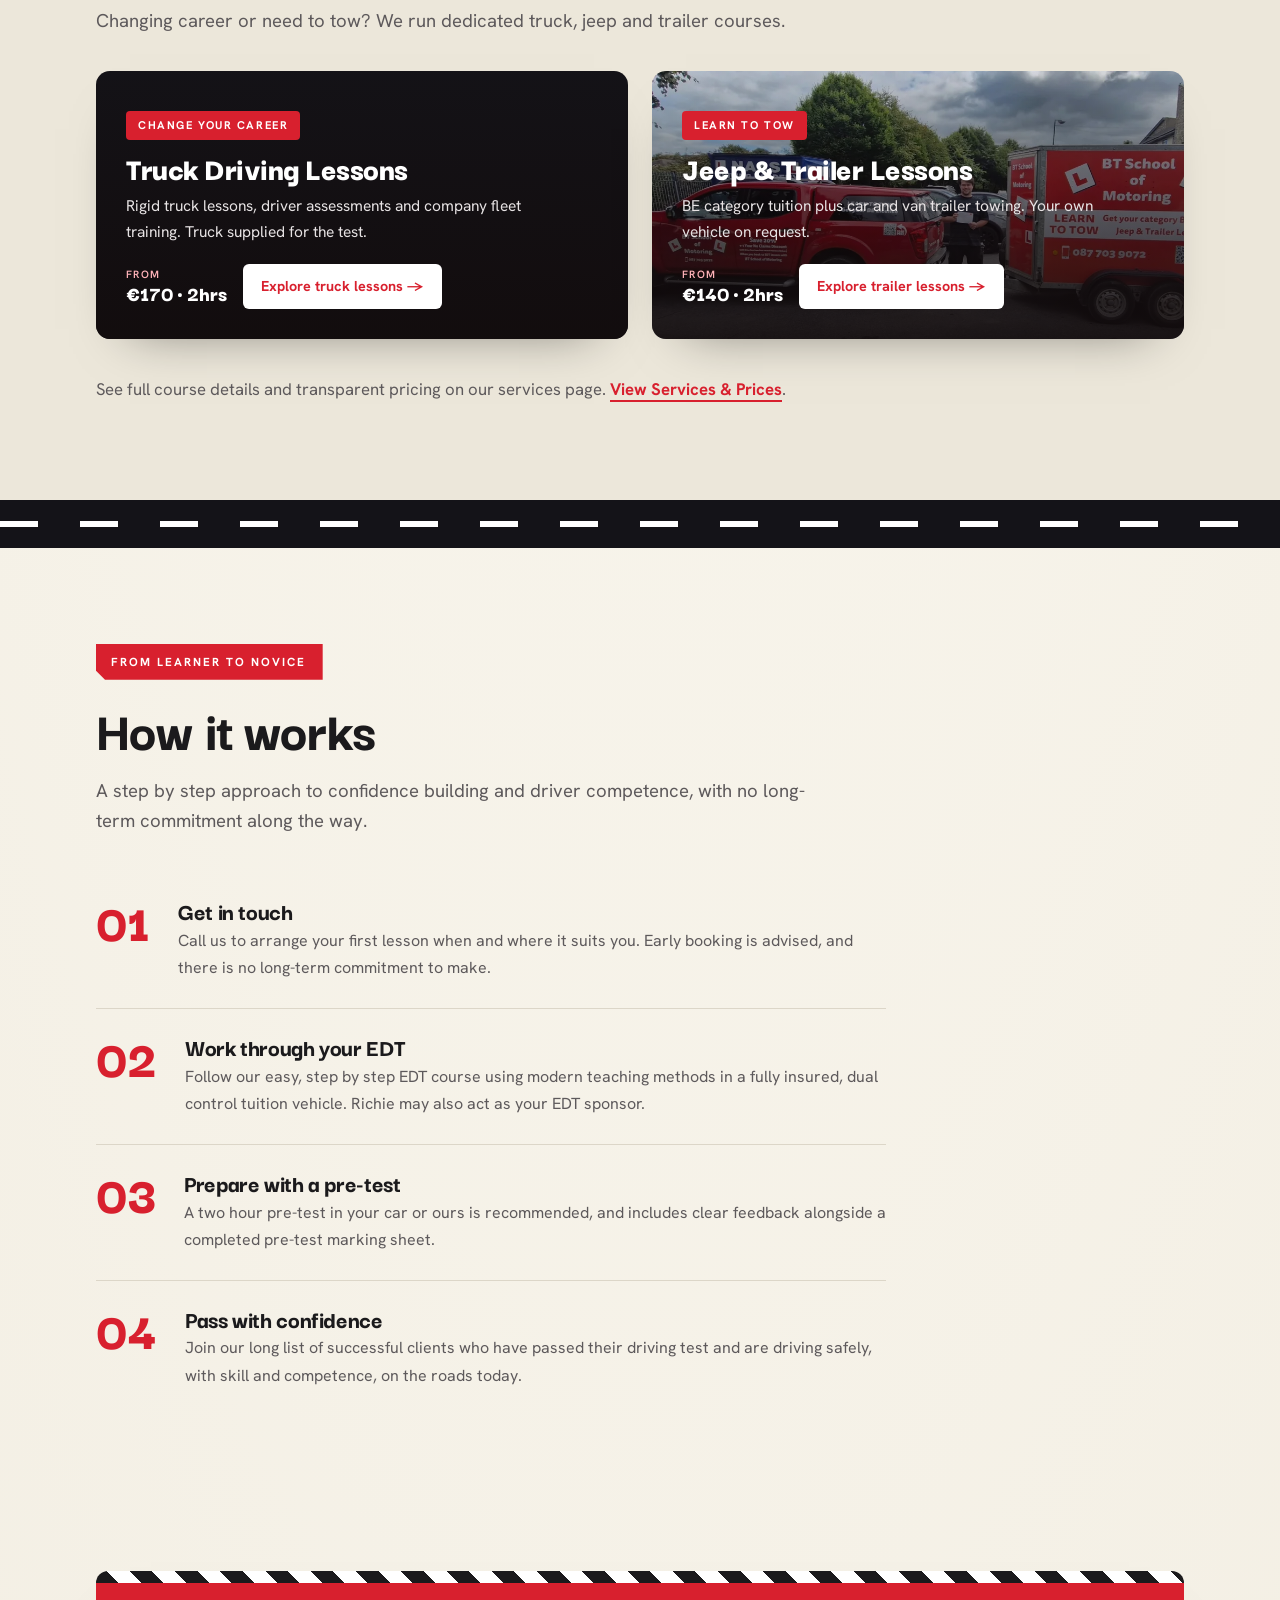
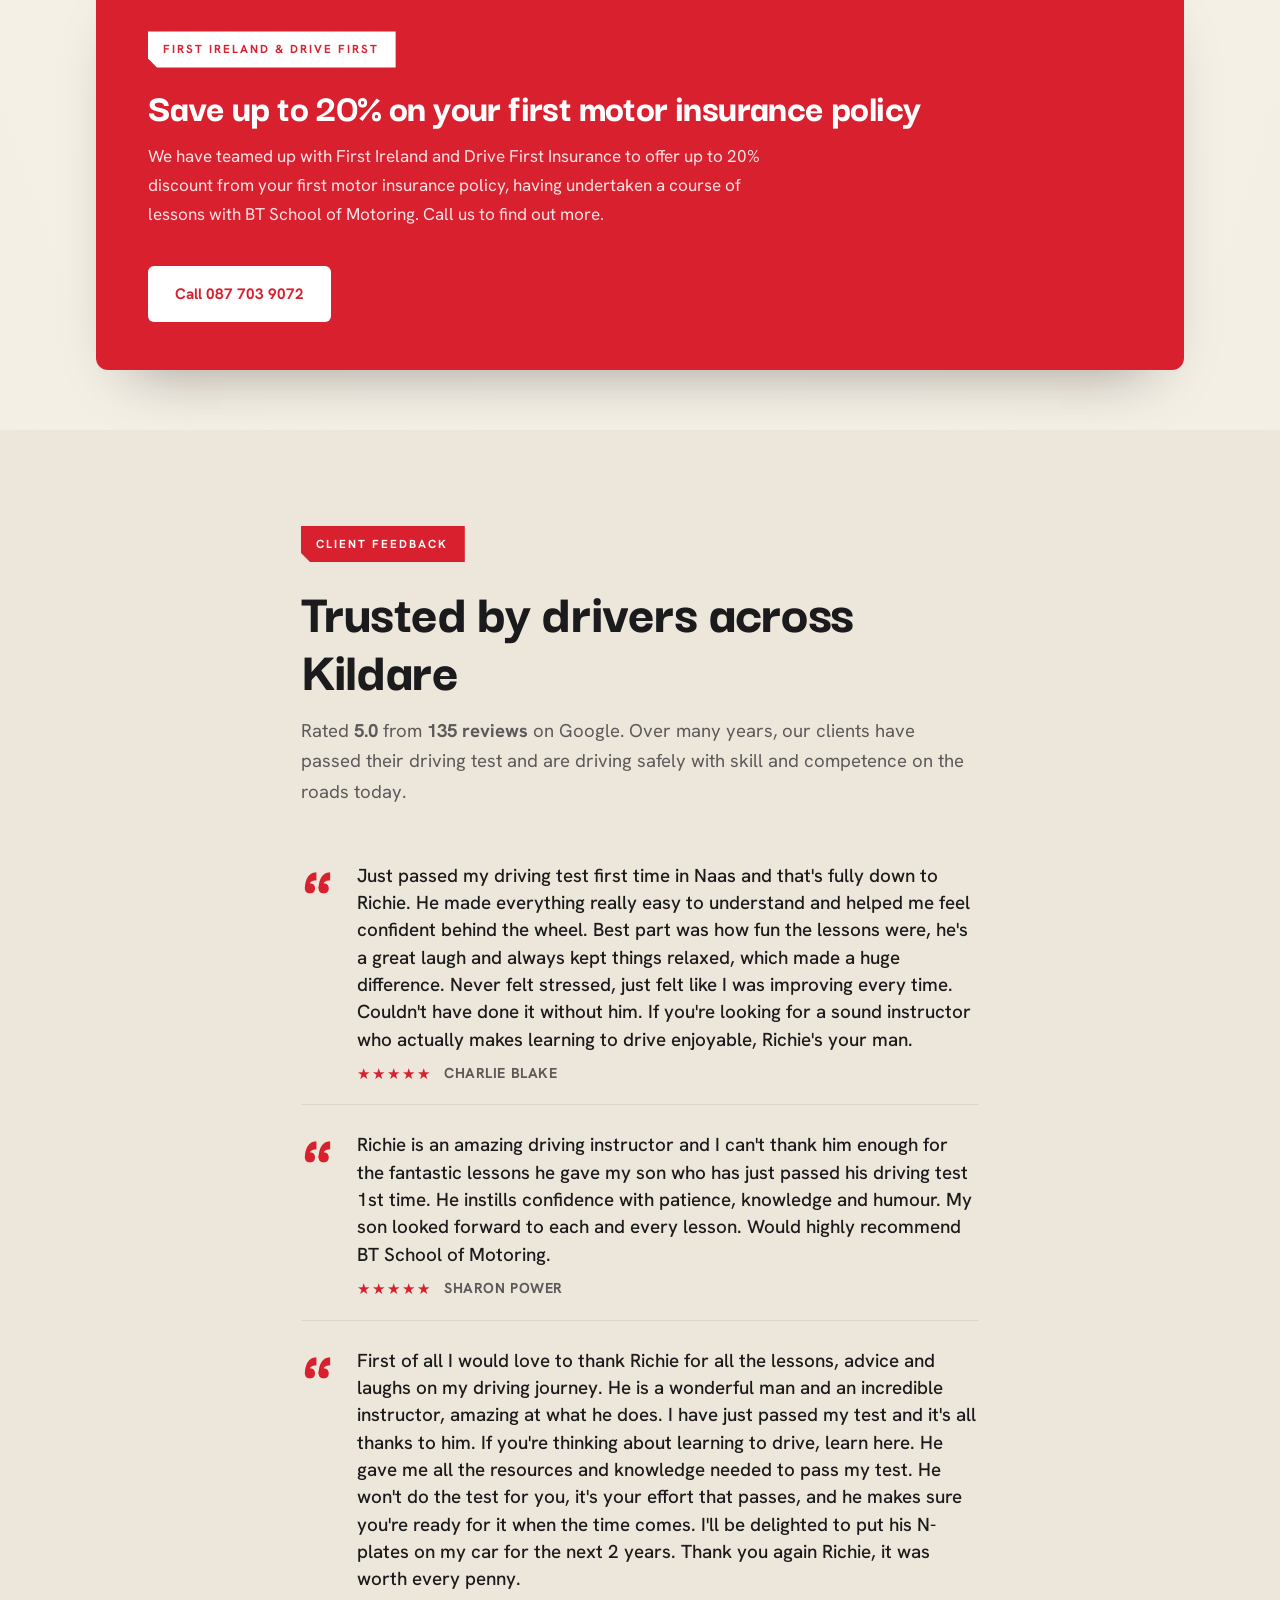
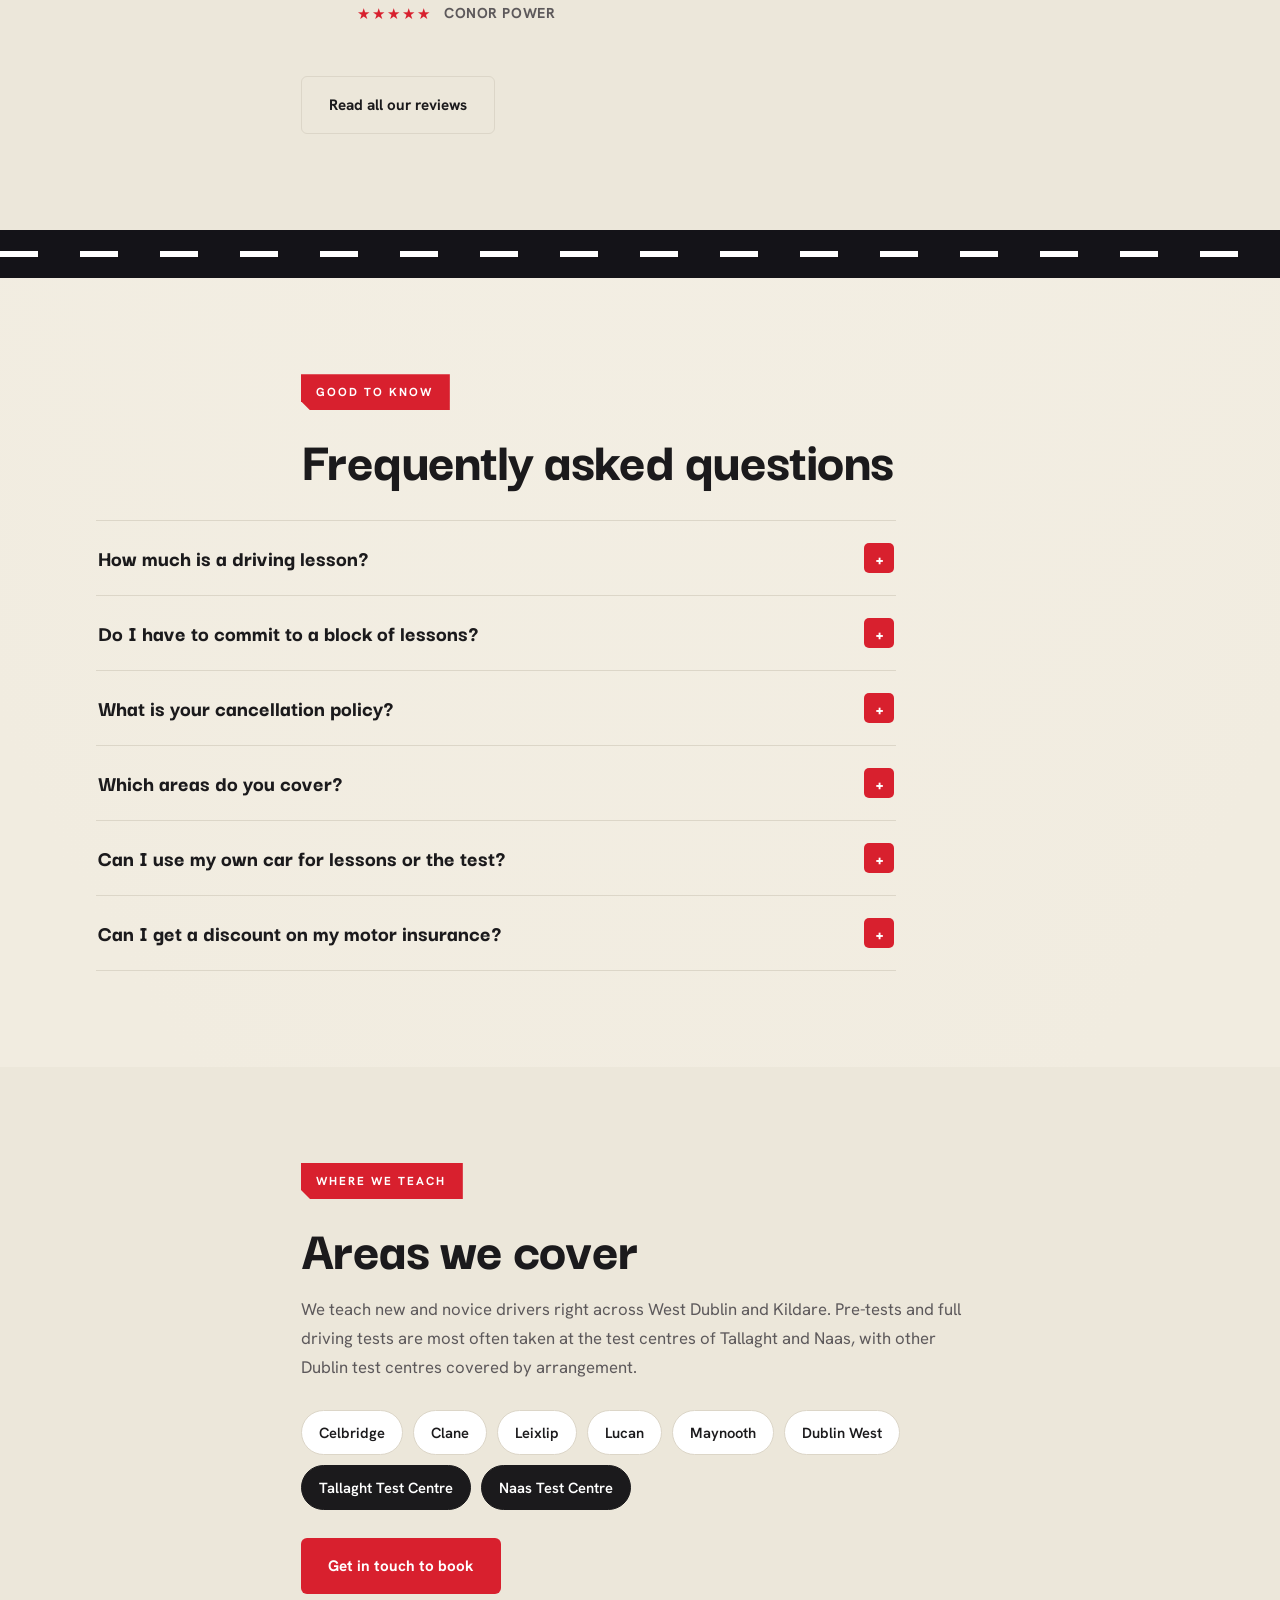
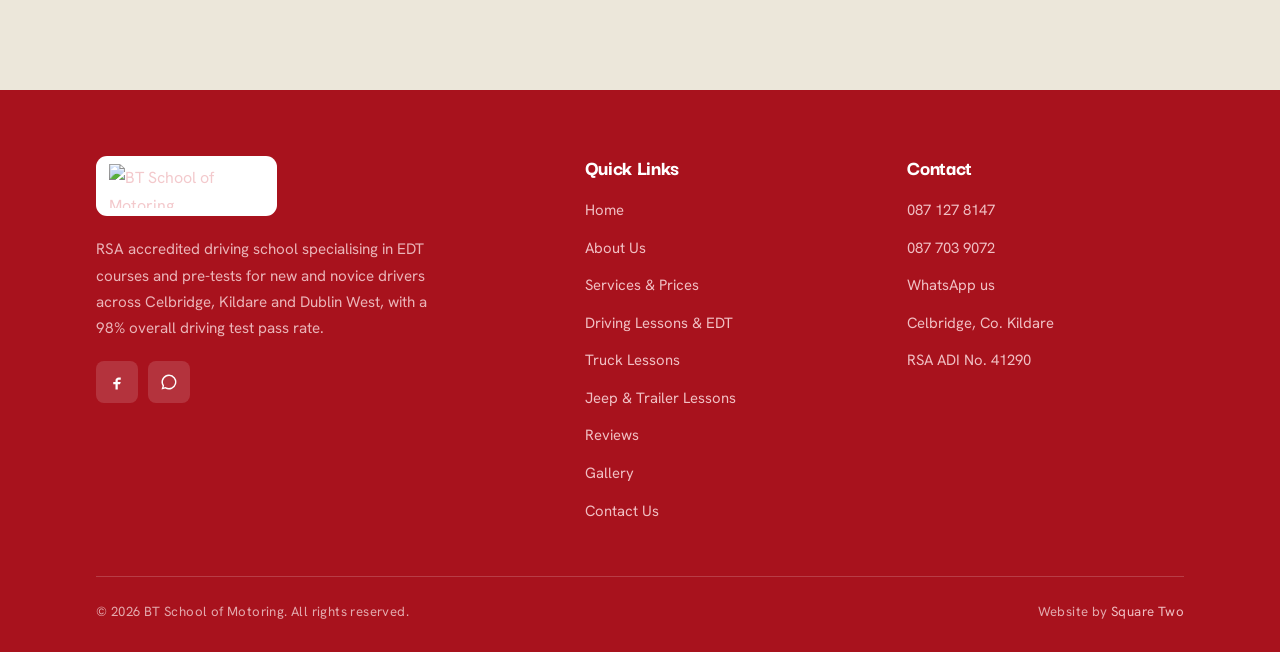
==== commit 75256fc9: "Remove Garda Vetted references sitewide" ====
--- a/index.html
+++ b/index.html
@@ -162,7 +162,6 @@
   <span>RSA Accredited</span><span class="sep"></span>
   <span>ADI Reg. No. 41290</span><span class="sep"></span>
   <span>Fetac Level 6 Tuition</span><span class="sep"></span>
-  <span>Garda Vetted</span><span class="sep"></span>
   <span>98% Test Pass Rate</span>
 </div>
 <div class="lane"><span class="car"></span></div>
--- a/style.css
+++ b/style.css
@@ -172,9 +172,11 @@
 /* ===== HERO (home) ===== */
 .hero{position:relative;min-height:600px;display:flex;align-items:center;color:#fff;overflow:hidden}
 .hero-bg{position:absolute;inset:0;background:#141318 center/cover no-repeat}
-.hero-bg::after{
-  content:"";position:absolute;inset:0;
-  background:linear-gradient(100deg,rgba(18,12,13,.9) 0%,rgba(18,12,13,.68) 30%,rgba(18,12,13,.3) 55%,rgba(18,12,13,.06) 100%);
+.hero p.lead{
+  text-shadow:
+    -1px -1px 2px rgba(0,0,0,.6),1px -1px 2px rgba(0,0,0,.6),
+    -1px 1px 2px rgba(0,0,0,.6),1px 1px 2px rgba(0,0,0,.6),
+    0 0 10px rgba(0,0,0,.85),0 2px 14px rgba(0,0,0,.7);
 }
 .hero .wrap{position:relative;z-index:2;padding-top:78px;padding-bottom:86px}
 .hero-inner{max-width:660px}
@@ -513,7 +515,6 @@
 @media(max-width:680px){
   .sec{padding:64px 0}
   .hero{min-height:auto}
-  .hero-bg::after{background:linear-gradient(180deg,rgba(18,12,13,.86),rgba(18,12,13,.94))}
   .nav-links{display:none}
   .nav-cta .btn-out-d{display:none}
   .burger{display:flex}
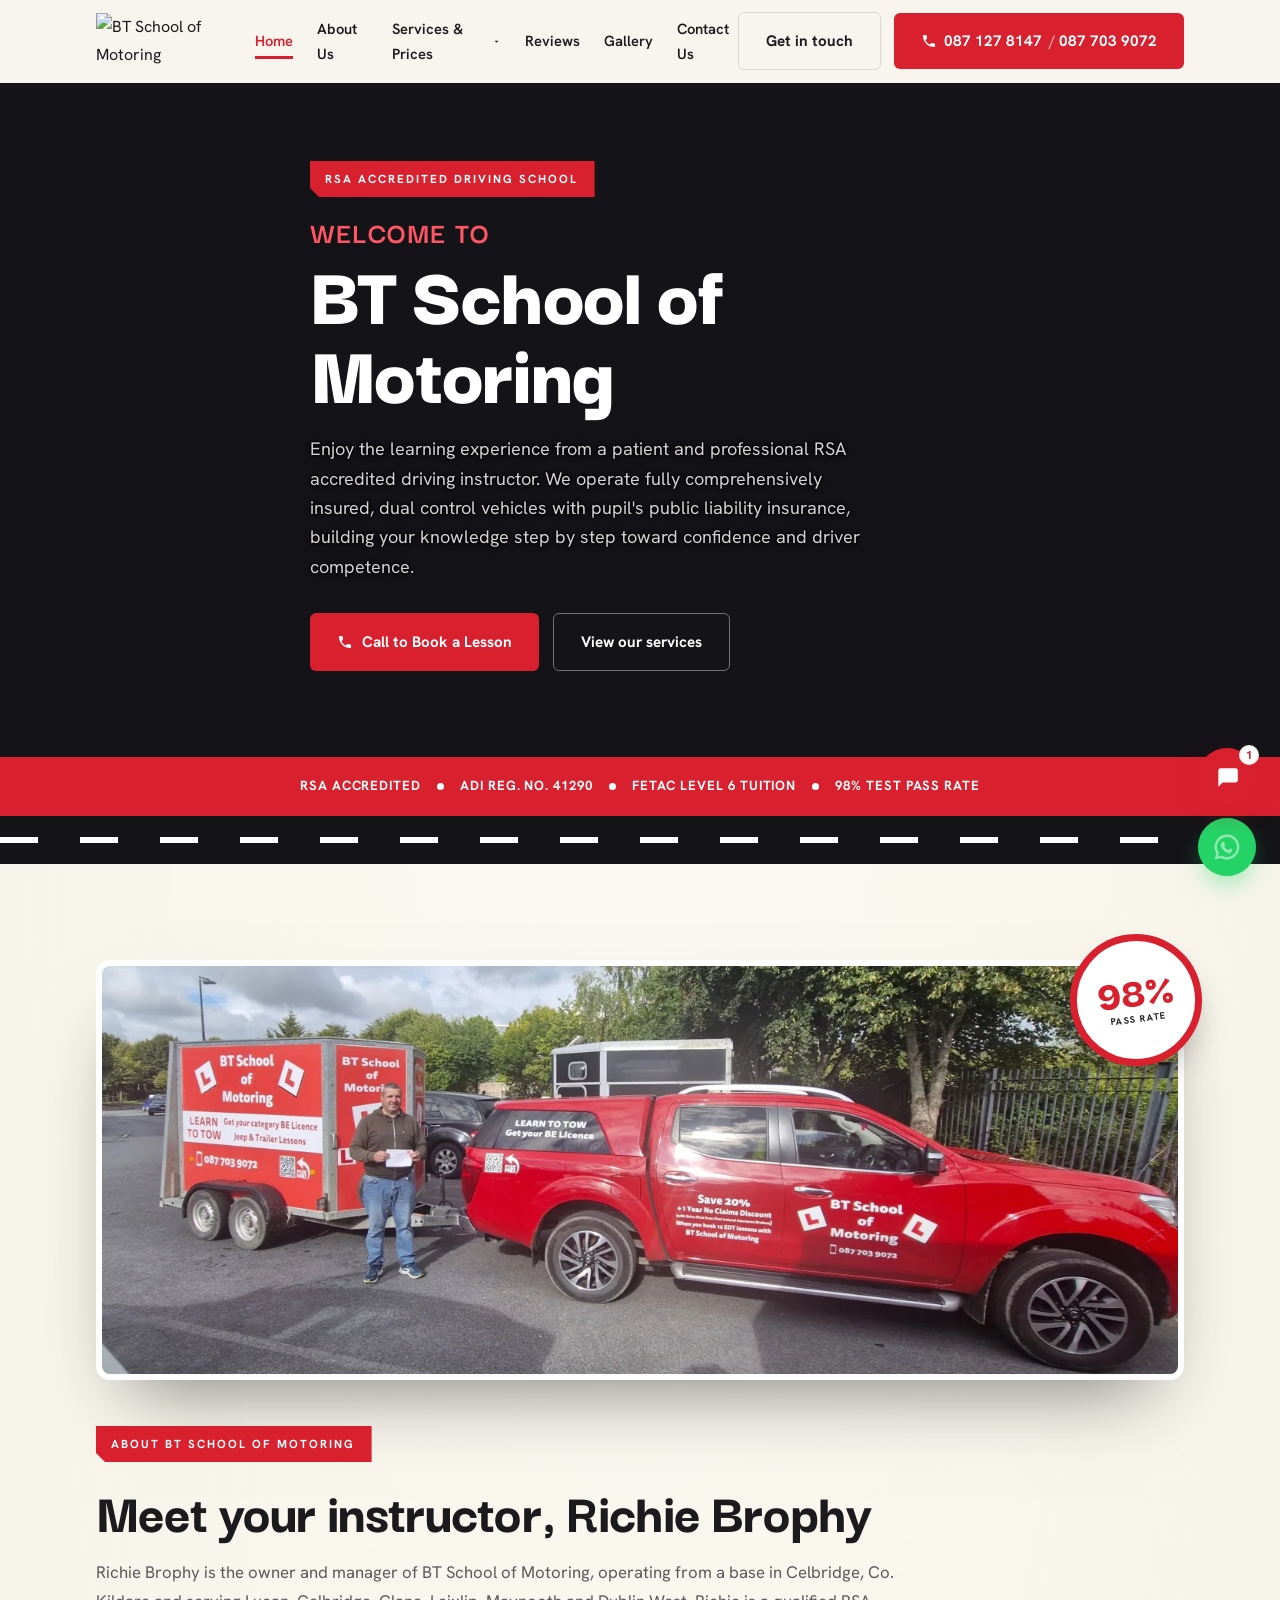
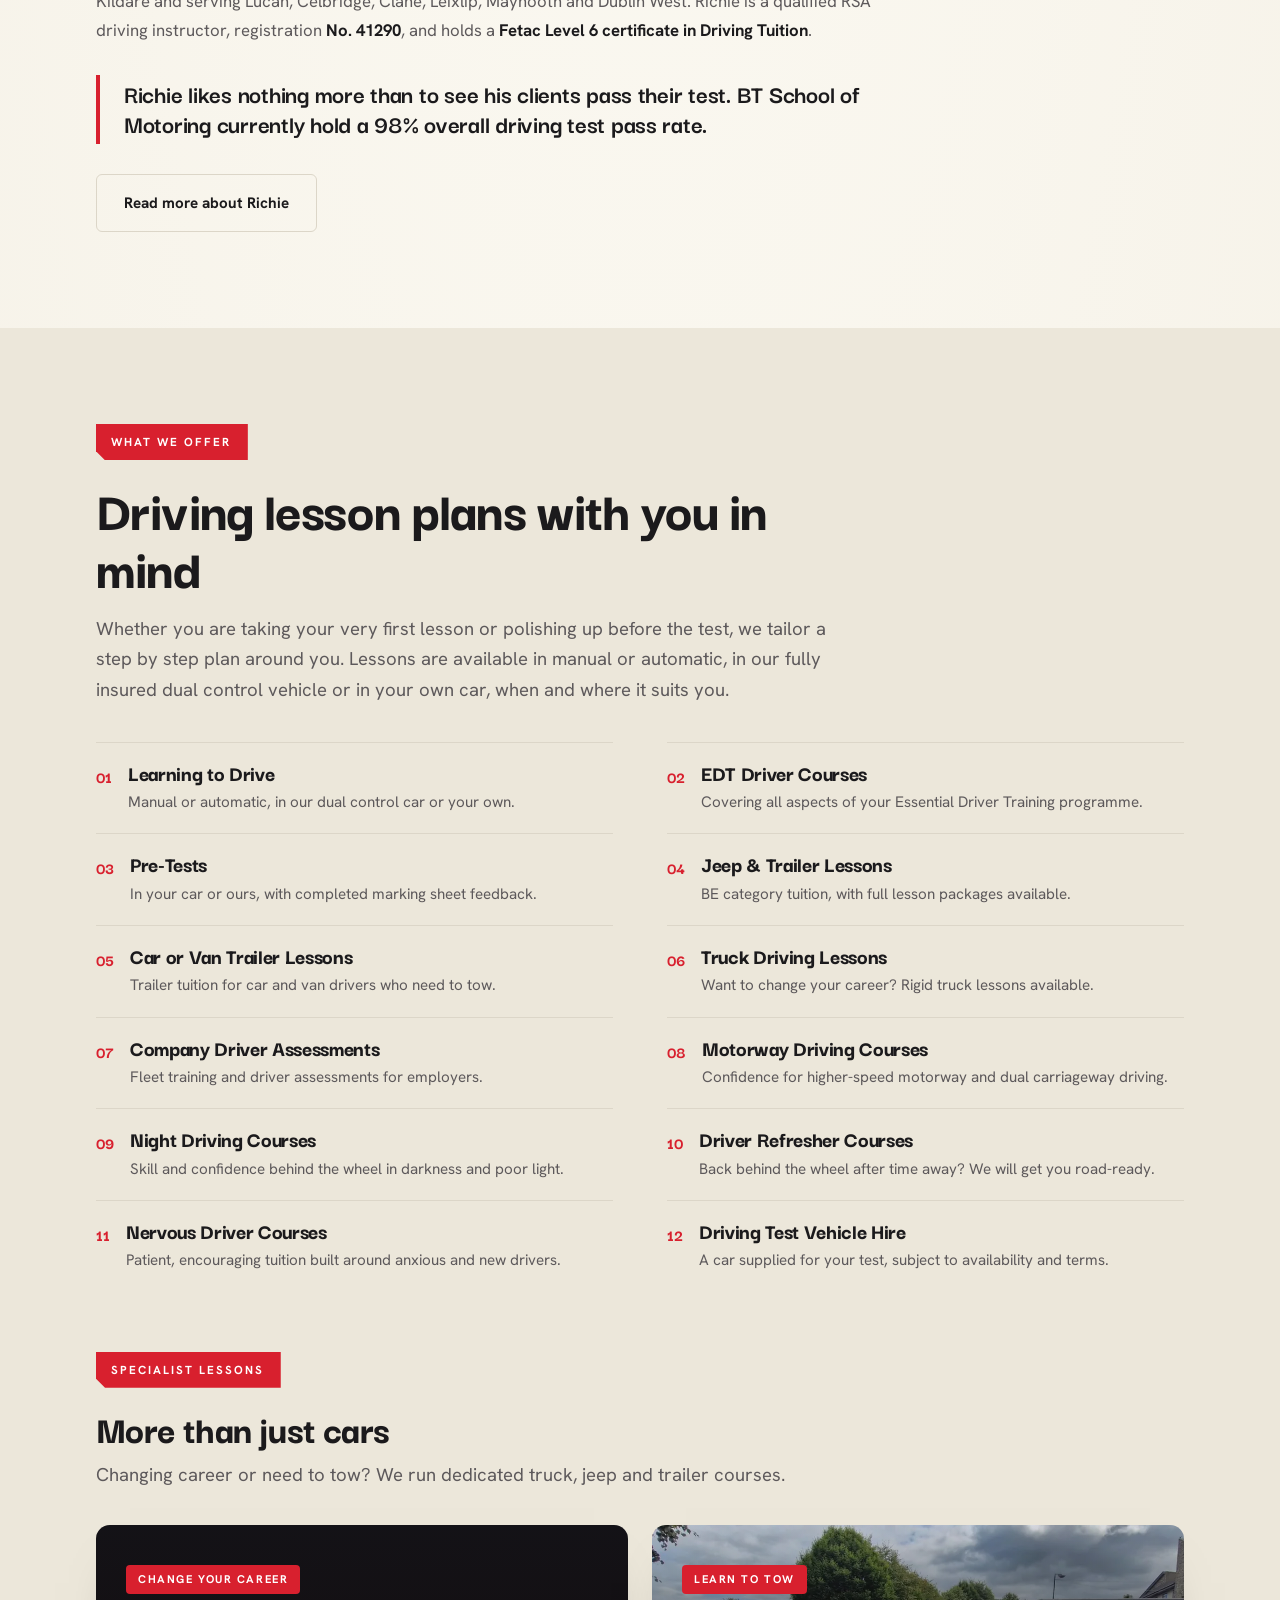
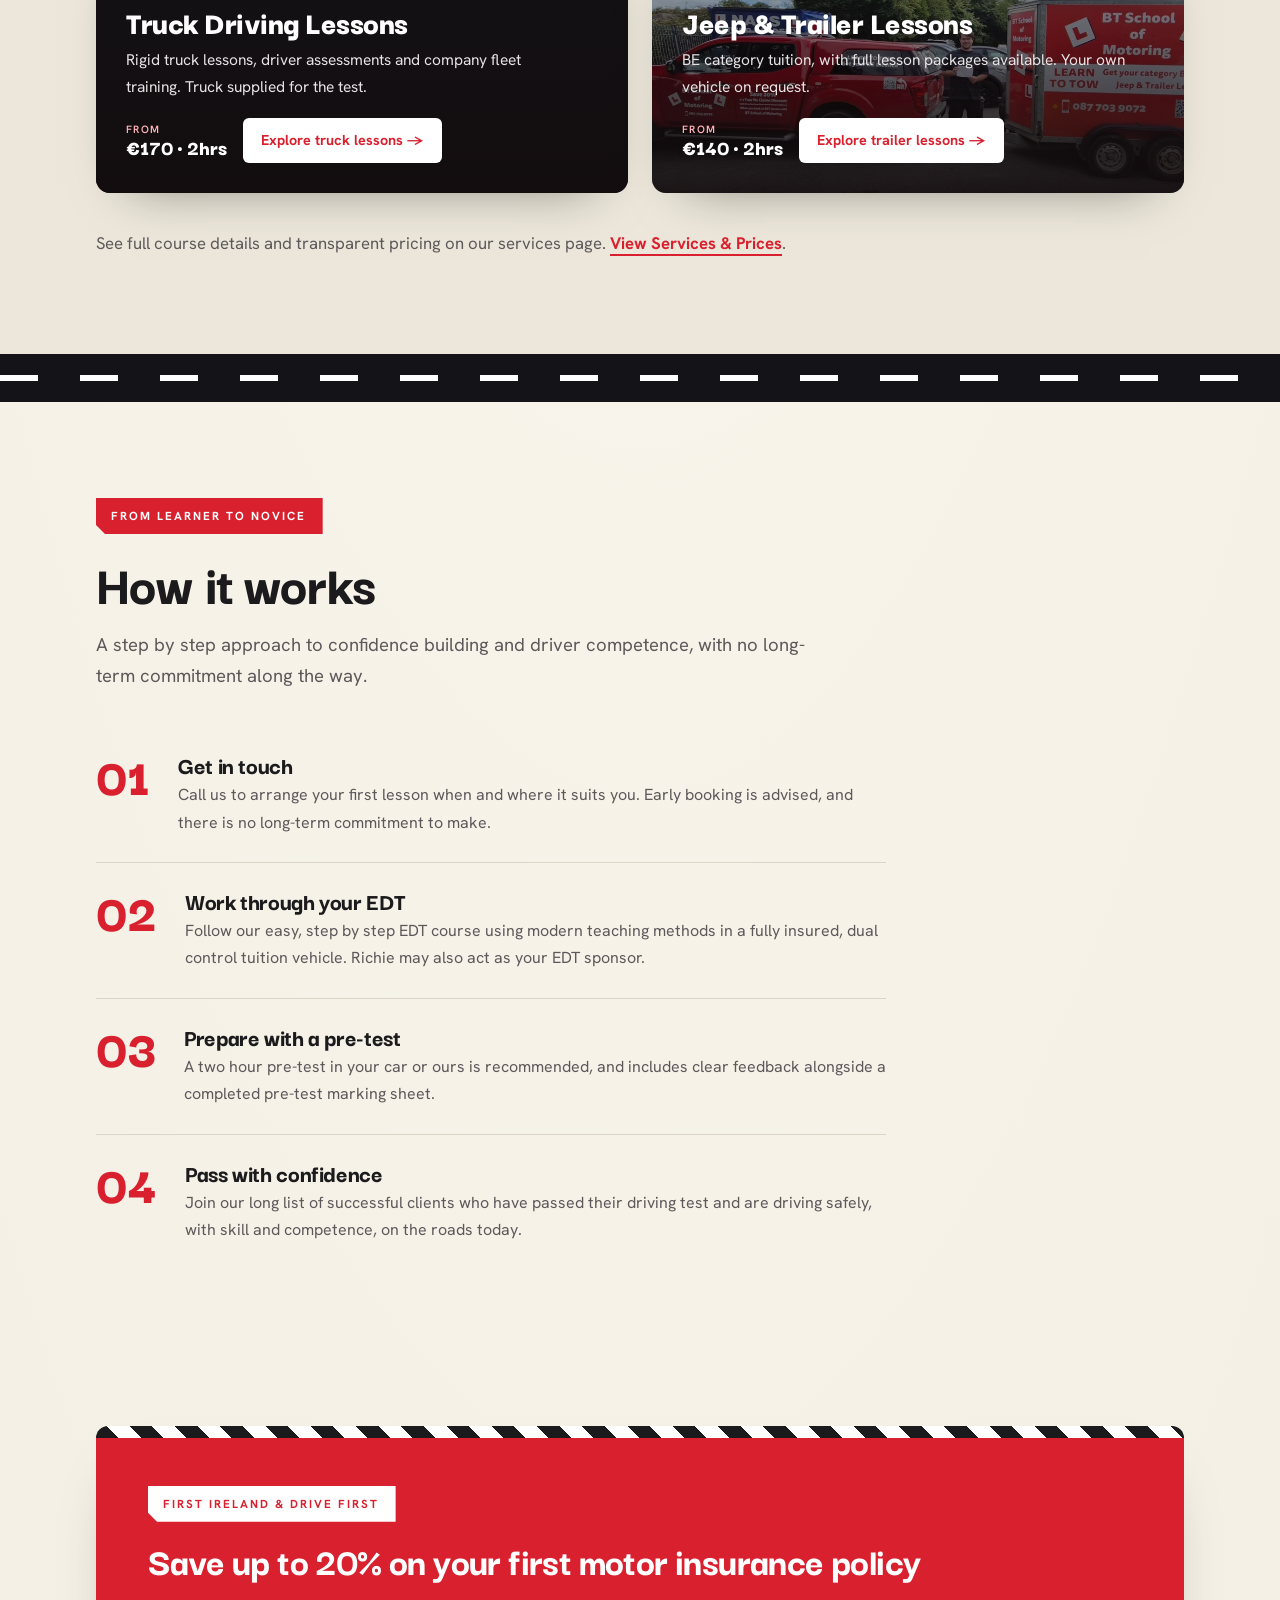
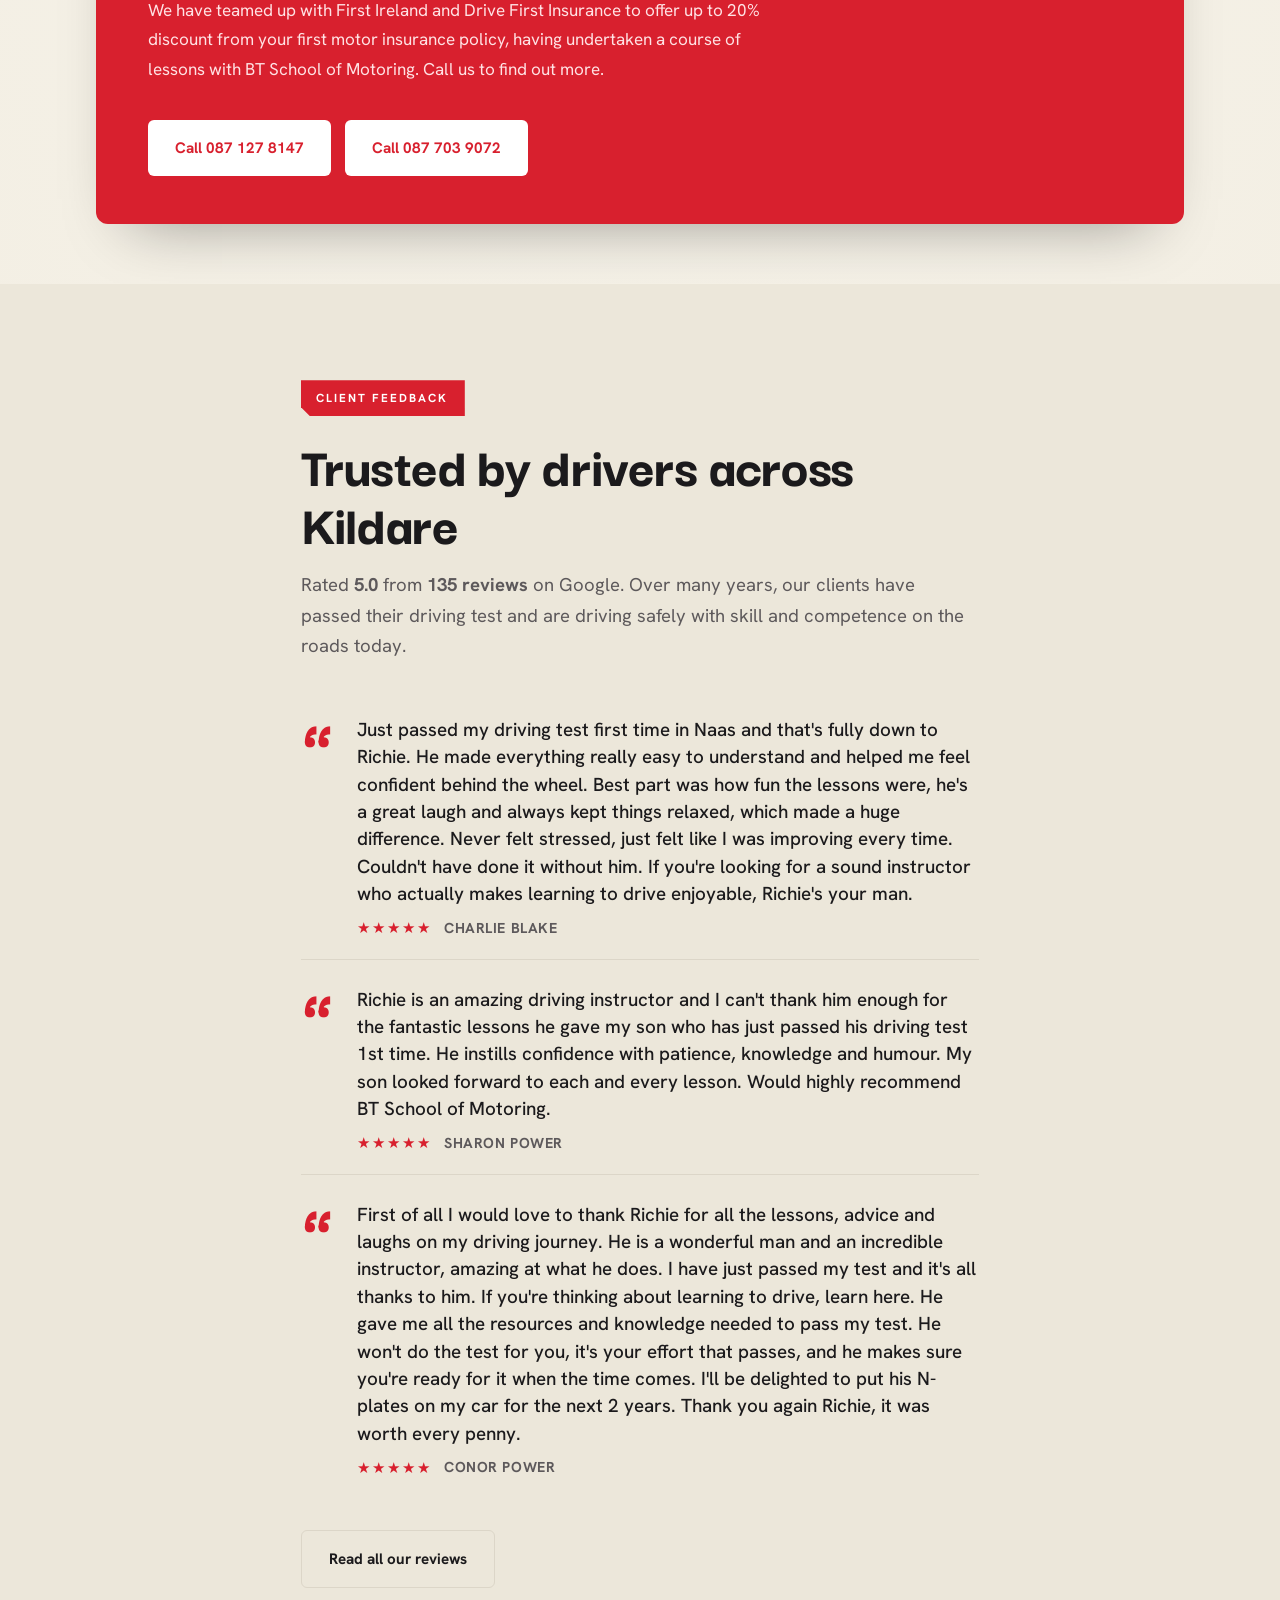
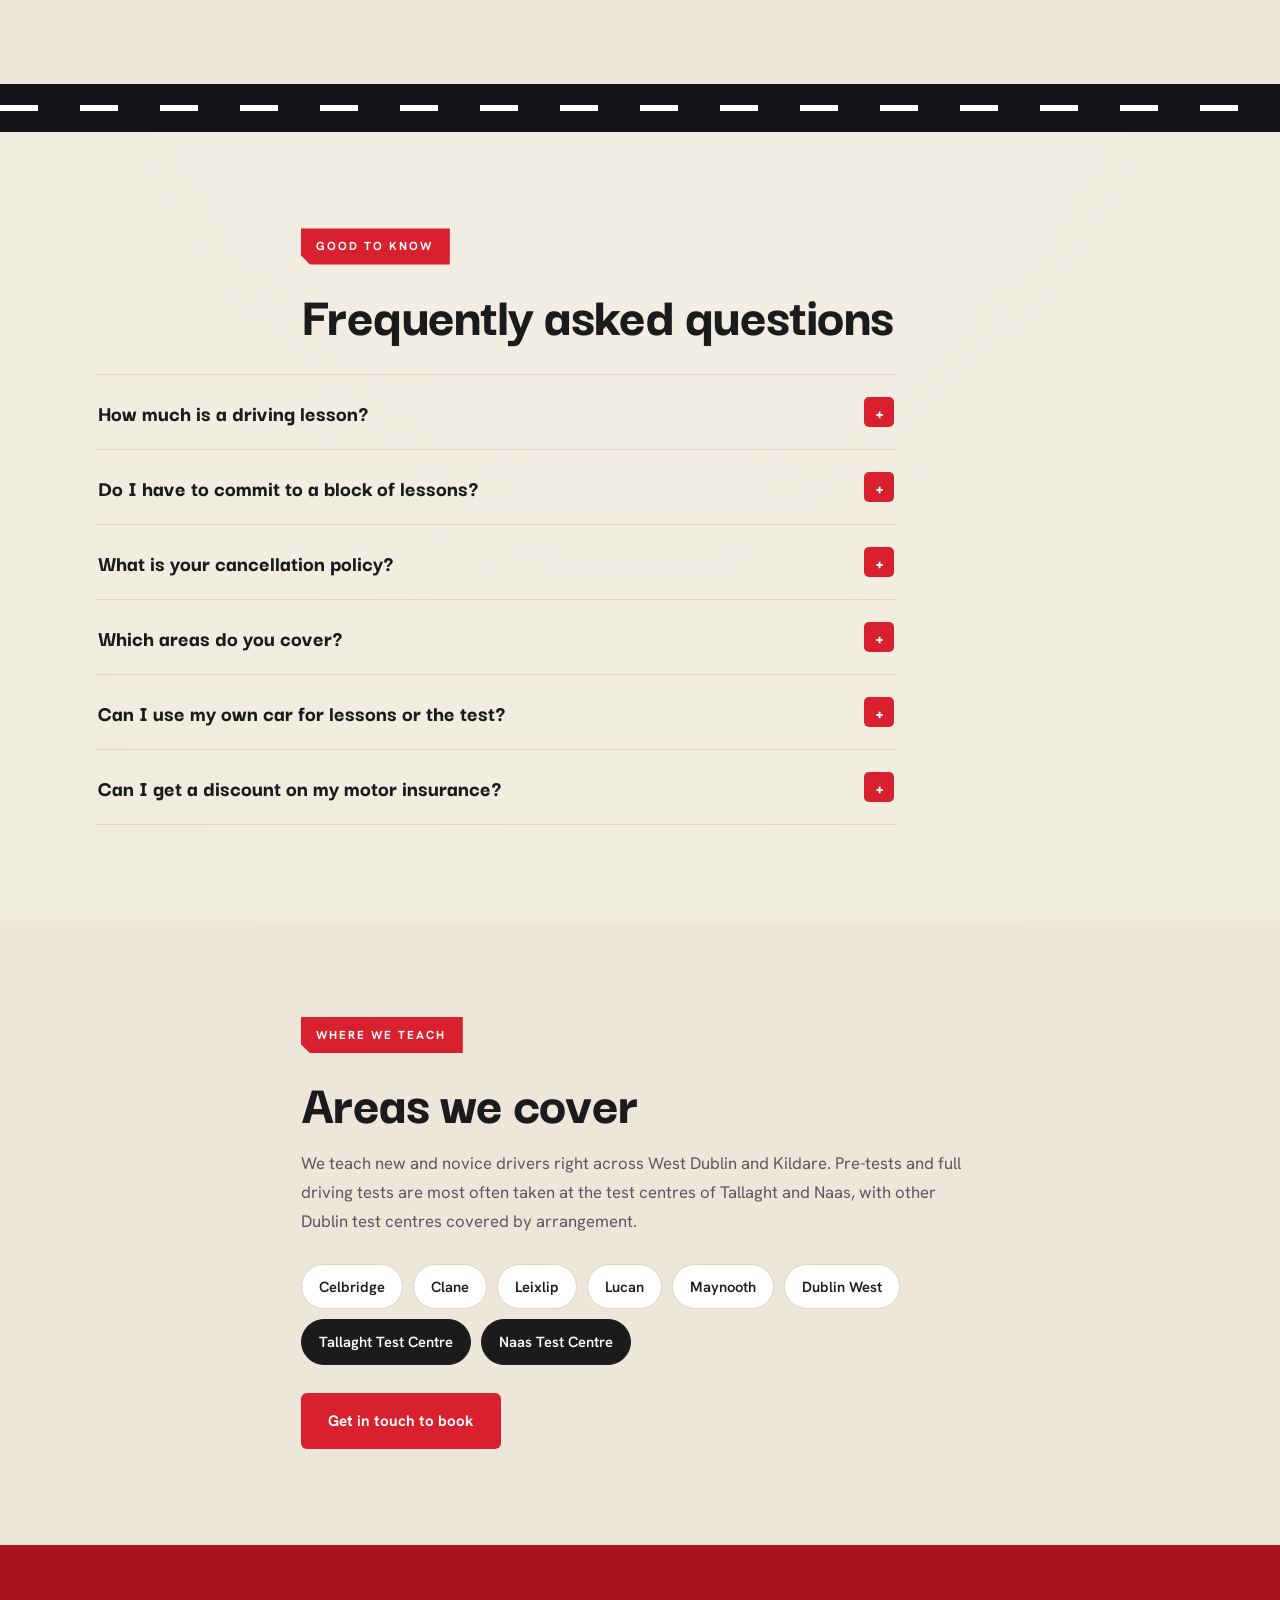
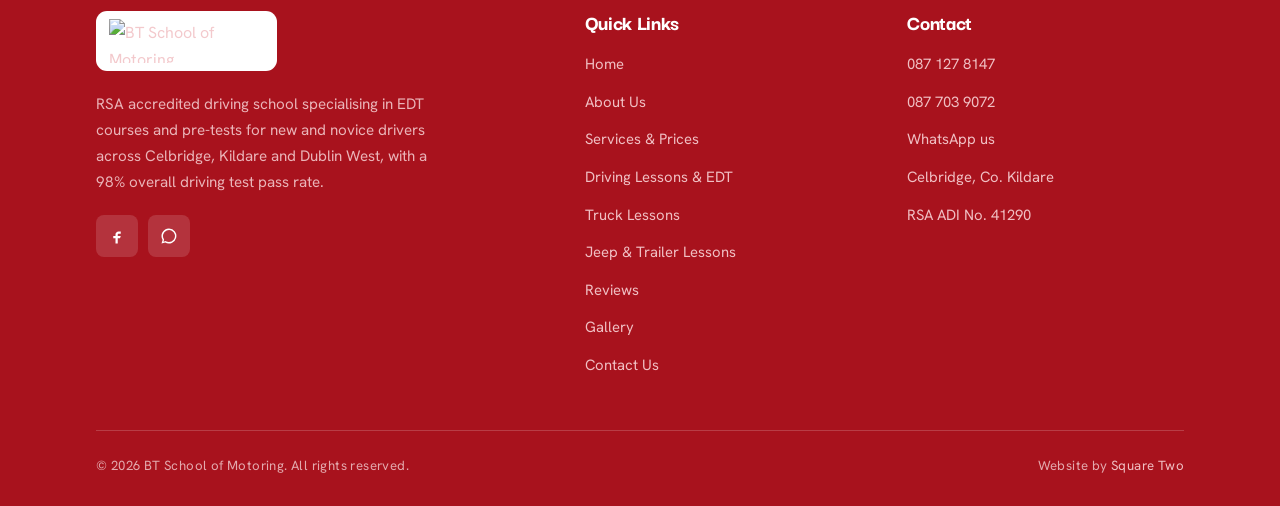
==== commit c1d8e547: "BT: add second phone number site-wide, remove RTITB/hybrid-electric/marketing consent per client req" ====
--- a/index.html
+++ b/index.html
@@ -80,7 +80,7 @@
     {"@type":"Question","name":"Do I have to commit to a block of lessons?","acceptedAnswer":{"@type":"Answer","text":"No long-term commitment is necessary. Your first lesson may be undertaken whenever you wish, and thereafter you simply book a further lesson or lessons on conclusion. You may book in 1 or 2 hour slots, lesson by lesson, or in pre-booked groups."}},
     {"@type":"Question","name":"What is your cancellation policy?","acceptedAnswer":{"@type":"Answer","text":"Cancelling a driving lesson isn't an issue with 48 hours notice. This enables us to offer the cancelled time slot to another client."}},
     {"@type":"Question","name":"Which areas do you cover?","acceptedAnswer":{"@type":"Answer","text":"We serve Celbridge, Clane, Leixlip, Lucan, Maynooth and Dublin West, and the driving test centres of Tallaght and Naas, with other Dublin test centres by arrangement."}},
-    {"@type":"Question","name":"Can I use my own car for lessons or the test?","acceptedAnswer":{"@type":"Answer","text":"Yes. We offer driver training in your own vehicle including pre-test lessons in manual, automatic, hybrid or electric. A car can also be supplied for the driving test, subject to availability and terms and conditions."}},
+    {"@type":"Question","name":"Can I use my own car for lessons or the test?","acceptedAnswer":{"@type":"Answer","text":"Yes. We offer driver training in your own vehicle including pre-test lessons in manual or automatic. A car can also be supplied for the driving test, subject to availability and terms and conditions."}},
     {"@type":"Question","name":"Can I get a discount on my motor insurance?","acceptedAnswer":{"@type":"Answer","text":"We have teamed up with First Ireland and Drive First Insurance to offer up to 20% discount from your first motor insurance policy having undertaken a course of lessons with BT School of Motoring."}}
   ]
 }
@@ -114,10 +114,11 @@
     </div>
     <div class="nav-cta">
       <a href="/bt_driving_school.html" class="btn btn-out-d">Get in touch</a>
-      <a href="tel:+353871278147" class="btn btn-red">
+      <span class="btn btn-red nav-call">
         <svg width="16" height="16" viewBox="0 0 24 24" fill="currentColor"><path d="M6.6 10.8c1.4 2.8 3.8 5.1 6.6 6.6l2.2-2.2c.3-.3.7-.4 1-.2 1.2.4 2.4.6 3.7.6.6 0 1 .4 1 1V20c0 .6-.4 1-1 1C10.6 21 3 13.4 3 4c0-.6.4-1 1-1h3.5c.6 0 1 .4 1 1 0 1.3.2 2.5.6 3.7.1.4 0 .8-.3 1l-2.2 2.1z"/></svg>
-        087 127 8147
-      </a>
+        <a href="tel:+353871278147">087 127 8147</a>
+        <span class="nav-num2"><span class="sep-slash">/</span> <a href="tel:+353877039072">087 703 9072</a></span>
+      </span>
     </div>
     <button class="burger" id="burger" aria-label="Menu"><span></span><span></span><span></span></button>
   </div>
@@ -133,6 +134,7 @@
   <a href="/gallery.html">Gallery</a>
   <a href="/bt_driving_school.html">Contact Us</a>
   <a href="tel:+353871278147" class="btn btn-red">Call 087 127 8147</a>
+  <a href="tel:+353877039072" class="btn btn-red" style="margin-top:8px">Call 087 703 9072</a>
 </div>
 
 <!-- ===== HERO ===== -->
@@ -154,6 +156,7 @@
         <a href="/bt-driving_school.html" class="btn btn-out">View our services</a>
       </div>
     </div>
+    <img class="hero-fleet-mobile" src="https://www.btschoolofmotoring.com/uploads/1/4/2/8/142825046/background-images/986699368.jpg" alt="The BT School of Motoring fleet of tuition vehicles" loading="lazy" decoding="async">
   </div>
 </section>
 
@@ -171,10 +174,9 @@
   <div class="wrap">
     <div class="fleet-banner" data-reveal>
       <div class="fleet-banner-frame">
-        <img src="/images/fleet/red-jeep-trailer.webp" alt="BT School of Motoring red jeep and trailer for BE category towing tuition" loading="lazy" decoding="async">
+        <img src="/images/fleet/red-jeep-trailer.webp" alt="BT School of Motoring tuition vehicle" loading="lazy" decoding="async">
       </div>
       <div class="roundel"><b>98%</b><span>Pass Rate</span></div>
-      <span class="about-cap">Our red jeep and trailer, used for BE category towing tuition.</span>
     </div>
     <div class="about-intro" data-reveal>
       <span class="eyebrow">About BT School of Motoring</span>
@@ -184,7 +186,6 @@
         <div class="pull">
           <p>Richie likes nothing more than to see his clients pass their test. BT School of Motoring currently hold a 98% overall driving test pass rate.</p>
         </div>
-        <p>For the protection of all our clients, Richie is also qualified in licence categories A-Motorcycle, B-Cars and Vans, BE-Jeep and Trailer, C-Rigid Trucks, CE-Articulated Trucks and Fork-Lift Trucks.</p>
         <p style="margin-top:18px"><a href="/bt_driving-school.html" class="btn btn-out-d">Read more about Richie</a></p>
       </div>
     </div>
@@ -197,10 +198,10 @@
     <div class="measure" data-reveal>
       <span class="eyebrow">What We Offer</span>
       <h2 class="head">Driving lesson plans with you in mind</h2>
-      <p class="lede">Whether you are taking your very first lesson or polishing up before the test, we tailor a step by step plan around you. Lessons are available in manual, automatic, hybrid or electric, in our fully insured dual control vehicle or in your own car, when and where it suits you.</p>
+      <p class="lede">Whether you are taking your very first lesson or polishing up before the test, we tailor a step by step plan around you. Lessons are available in manual or automatic, in our fully insured dual control vehicle or in your own car, when and where it suits you.</p>
     </div>
     <div class="svc-list" data-reveal>
-      <a class="svc-row" href="/car-driving-lessons.html"><span class="ix">01</span><div><h3>Learning to Drive</h3><p>Manual, automatic, or your own car in hybrid or electric.</p></div></a>
+      <a class="svc-row" href="/car-driving-lessons.html"><span class="ix">01</span><div><h3>Learning to Drive</h3><p>Manual or automatic, in our dual control car or your own.</p></div></a>
       <a class="svc-row" href="/car-driving-lessons.html"><span class="ix">02</span><div><h3>EDT Driver Courses</h3><p>Covering all aspects of your Essential Driver Training programme.</p></div></a>
       <a class="svc-row" href="/car-driving-lessons.html"><span class="ix">03</span><div><h3>Pre-Tests</h3><p>In your car or ours, with completed marking sheet feedback.</p></div></a>
       <a class="svc-row" href="/jeep-and-trailer-lessons.html"><span class="ix">04</span><div><h3>Jeep &amp; Trailer Lessons</h3><p>BE category tuition, with full lesson packages available.</p></div></a>
@@ -231,7 +232,7 @@
       <a class="feature-card" href="/jeep-and-trailer-lessons.html" style="background-image:url('/images/fleet/jeep-trailer-tow.webp')">
         <span class="fc-tag">Learn to Tow</span>
         <h3>Jeep &amp; Trailer Lessons</h3>
-        <p>BE category tuition plus car and van trailer towing. Your own vehicle on request.</p>
+        <p>BE category tuition, with full lesson packages available. Your own vehicle on request.</p>
         <span class="fc-foot">
           <span class="fc-price"><small>From</small>&euro;140 &middot; 2hrs</span>
           <span class="fc-go">Explore trailer lessons &rarr;</span>
@@ -294,7 +295,8 @@
         <span class="eyebrow">First Ireland &amp; Drive First</span>
         <h2>Save up to 20% on your first motor insurance policy</h2>
         <p>We have teamed up with First Ireland and Drive First Insurance to offer up to 20% discount from your first motor insurance policy, having undertaken a course of lessons with BT School of Motoring. Call us to find out more.</p>
-        <a href="tel:+353877039072" class="btn btn-white">Call 087 703 9072</a>
+        <a href="tel:+353871278147" class="btn btn-white">Call 087 127 8147</a>
+        <a href="tel:+353877039072" class="btn btn-white" style="margin-left:10px">Call 087 703 9072</a>
       </div>
     </div>
   </div>
@@ -352,7 +354,7 @@
       </div>
       <div class="faq-item" data-reveal>
         <button class="faq-q">Can I use my own car for lessons or the test?<span class="plus">+</span></button>
-        <div class="faq-a"><p>Yes. We offer driver training in your own vehicle including pre-test lessons in manual, automatic, hybrid or electric. A car can also be supplied for the driving test, subject to availability and terms and conditions.</p></div>
+        <div class="faq-a"><p>Yes. We offer driver training in your own vehicle including pre-test lessons in manual or automatic. A car can also be supplied for the driving test, subject to availability and terms and conditions.</p></div>
       </div>
       <div class="faq-item" data-reveal>
         <button class="faq-q">Can I get a discount on my motor insurance?<span class="plus">+</span></button>
--- a/style.css
+++ b/style.css
@@ -99,6 +99,10 @@
 .nav-links a:hover::after,.nav-links a.active::after{width:100%}
 .nav-links a.active{color:var(--red)}
 .nav-cta{display:flex;align-items:center;gap:13px}
+.nav-call{gap:7px}
+.nav-call a{color:#fff}
+.nav-call .sep-slash{opacity:.55}
+@media(max-width:820px){.nav-call .nav-num2{display:none}}
 /* nav dropdown */
 .nav-drop{position:relative;display:flex;align-items:center}
 .nav-drop-t{display:inline-flex;align-items:center;gap:5px;font-size:.92rem;font-weight:600;padding:5px 0;position:relative;cursor:pointer}
@@ -180,6 +184,7 @@
 }
 .hero .wrap{position:relative;z-index:2;padding-top:78px;padding-bottom:86px}
 .hero-inner{max-width:660px}
+.hero-fleet-mobile{display:none}
 .hero .eyebrow,.hero h1 .l1,.hero h1 .l2,.hero .lead,.hero-cta{opacity:0;animation:rise .7s cubic-bezier(.2,.7,.2,1) forwards}
 .hero .eyebrow{animation-delay:.1s}
 .hero h1 .l1{animation-delay:.22s}
@@ -514,7 +519,13 @@
 }
 @media(max-width:680px){
   .sec{padding:64px 0}
-  .hero{min-height:auto}
+  .hero{min-height:auto;background:#14100f}
+  .hero>.hero-bg{display:none}
+  .hero .wrap{padding-top:40px;padding-bottom:14px}
+  .hero-cta{gap:10px;flex-wrap:nowrap}
+  .hero-cta .btn{flex:1 1 0;justify-content:center;text-align:center;white-space:normal;line-height:1.15;padding:11px 10px;font-size:.8rem;gap:6px}
+  .hero-fleet-mobile{display:block;width:100%;height:auto;margin:22px auto 4px;border-radius:12px;box-shadow:0 16px 34px -24px rgba(0,0,0,.55)}
+  .hero p.lead{text-shadow:none}
   .nav-links{display:none}
   .nav-cta .btn-out-d{display:none}
   .burger{display:flex}
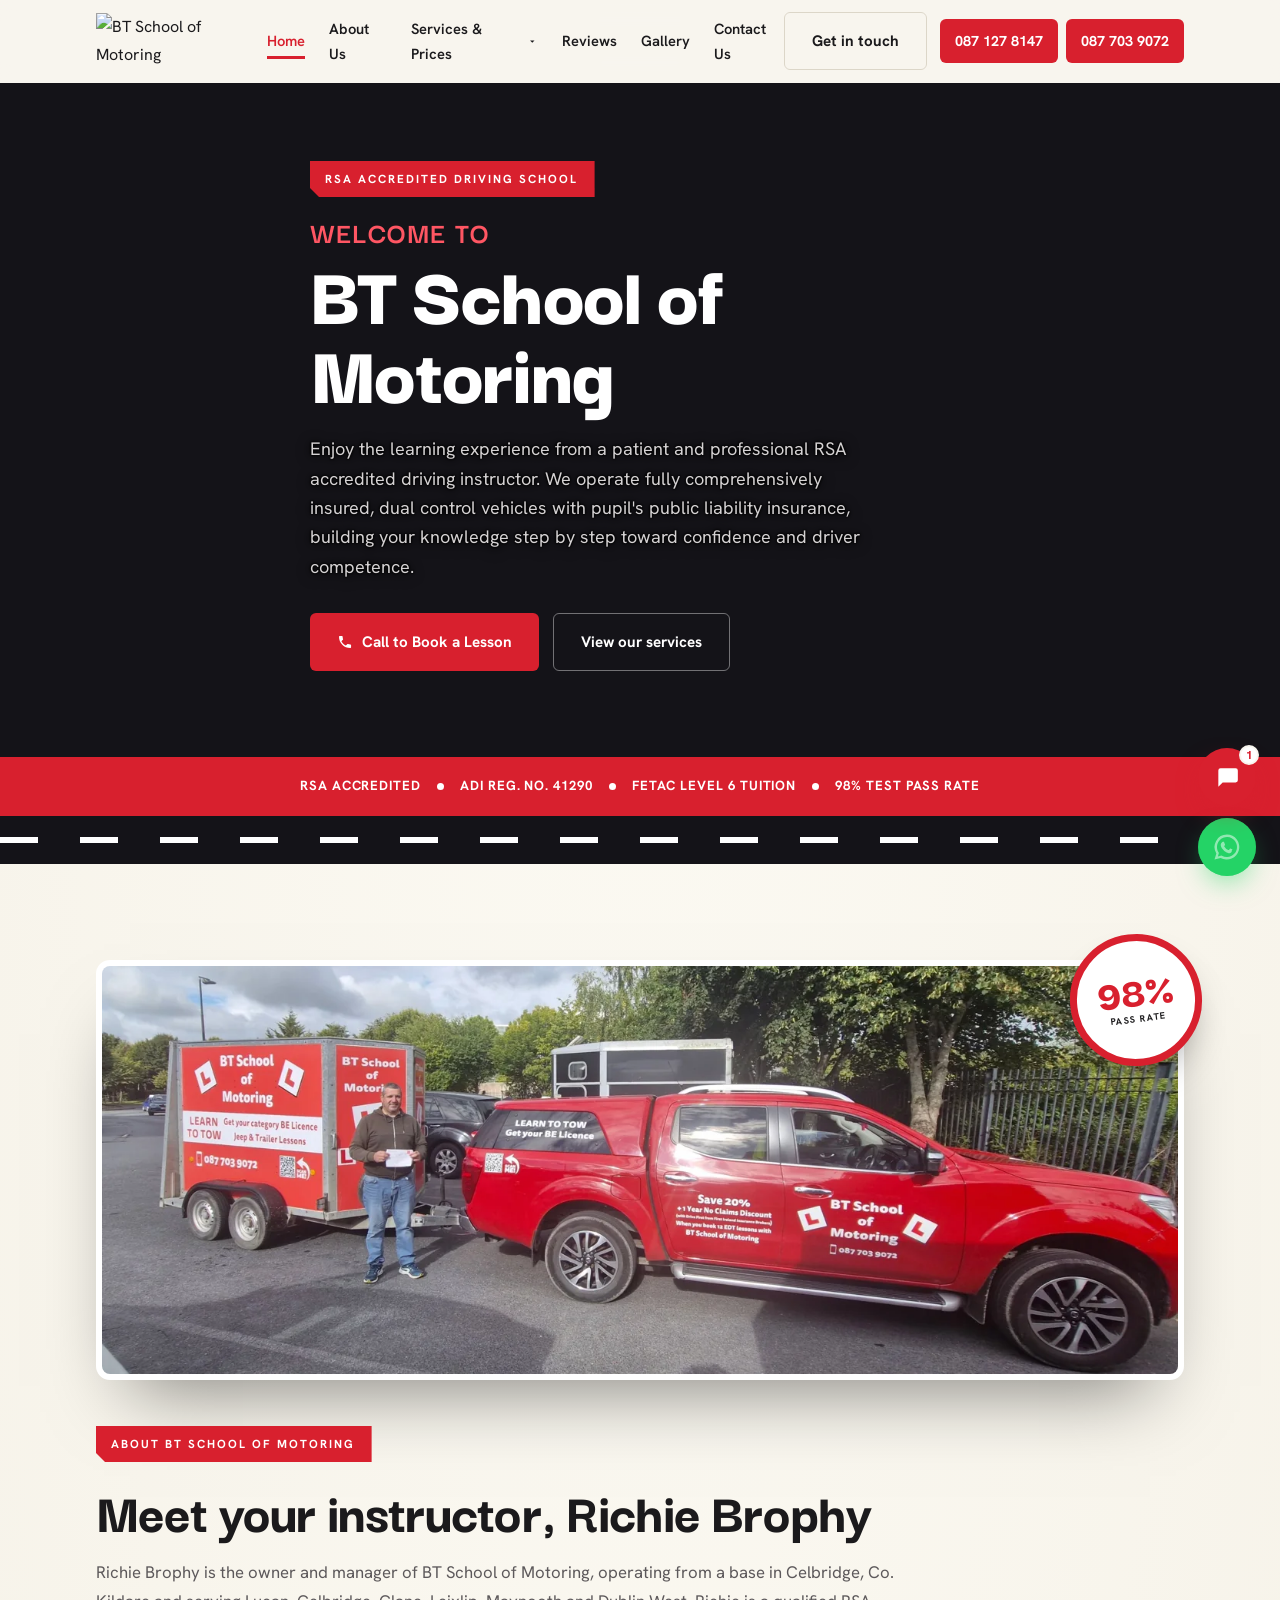
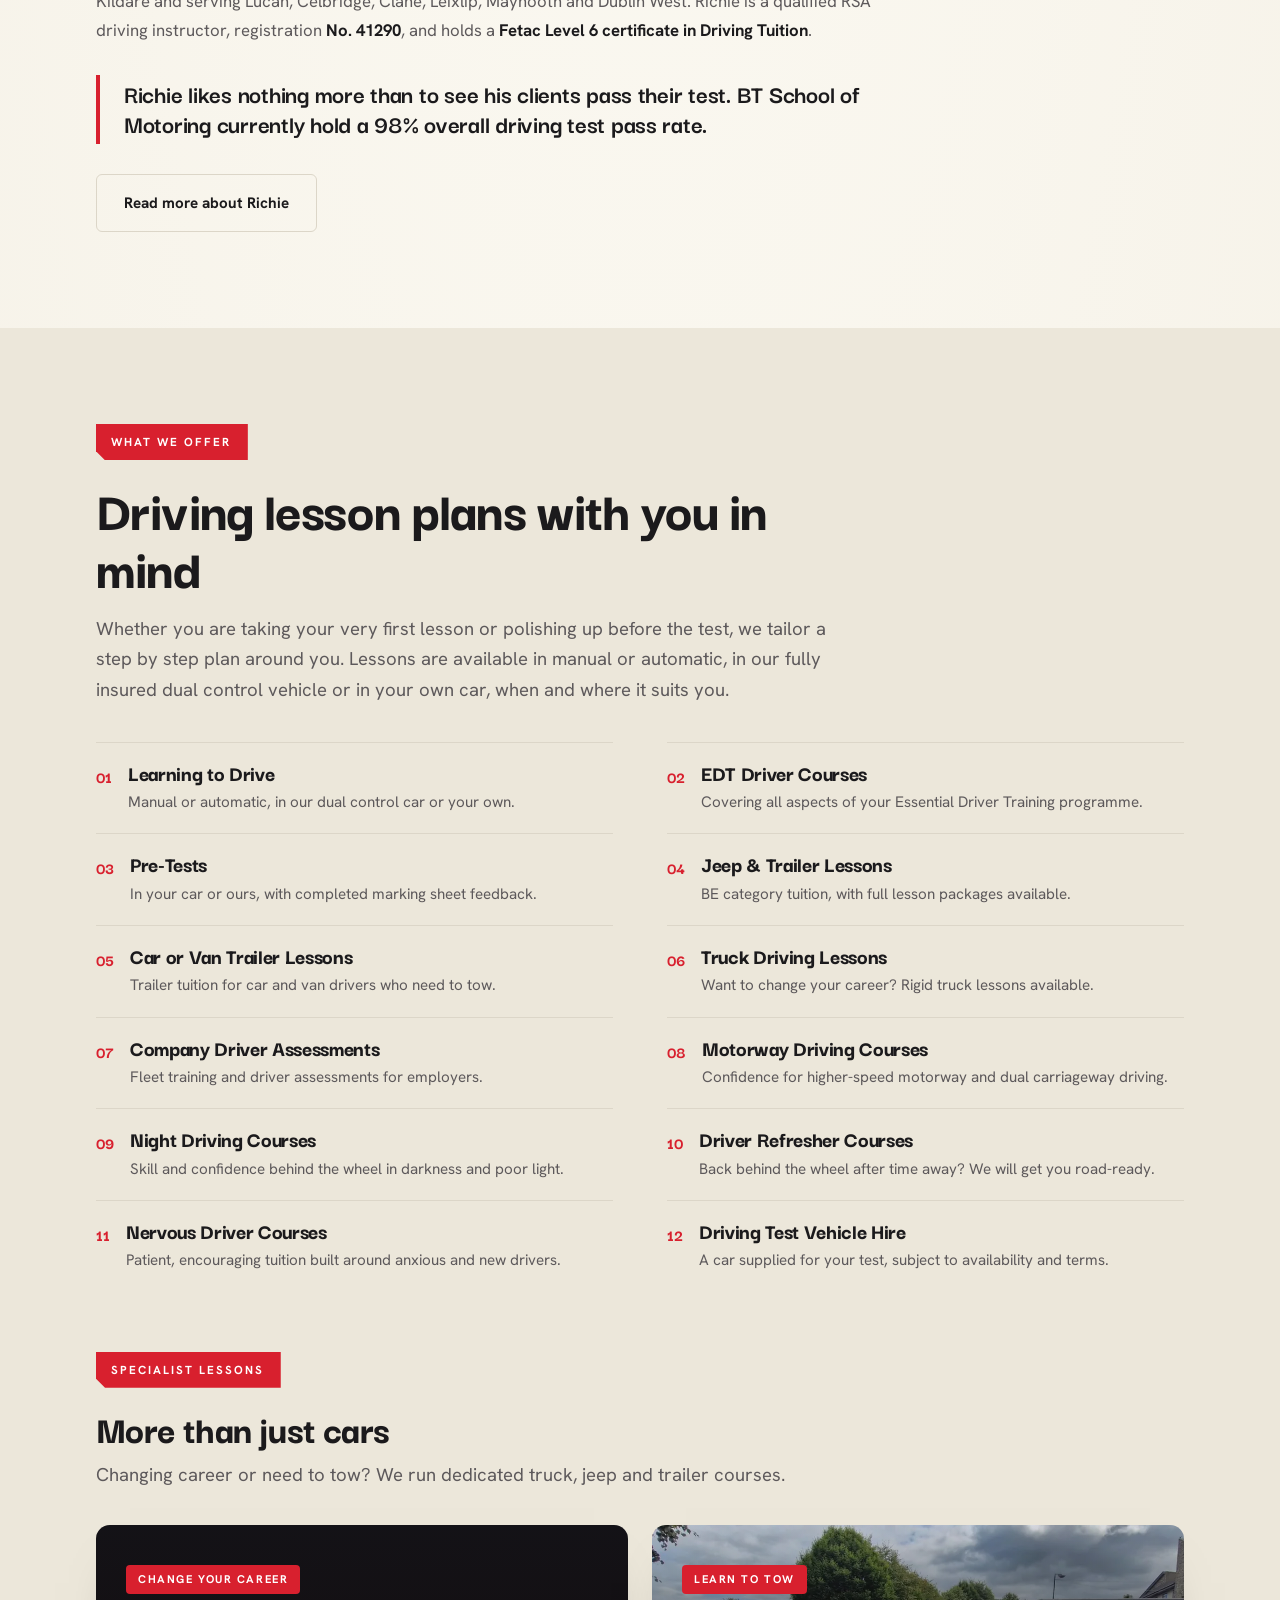
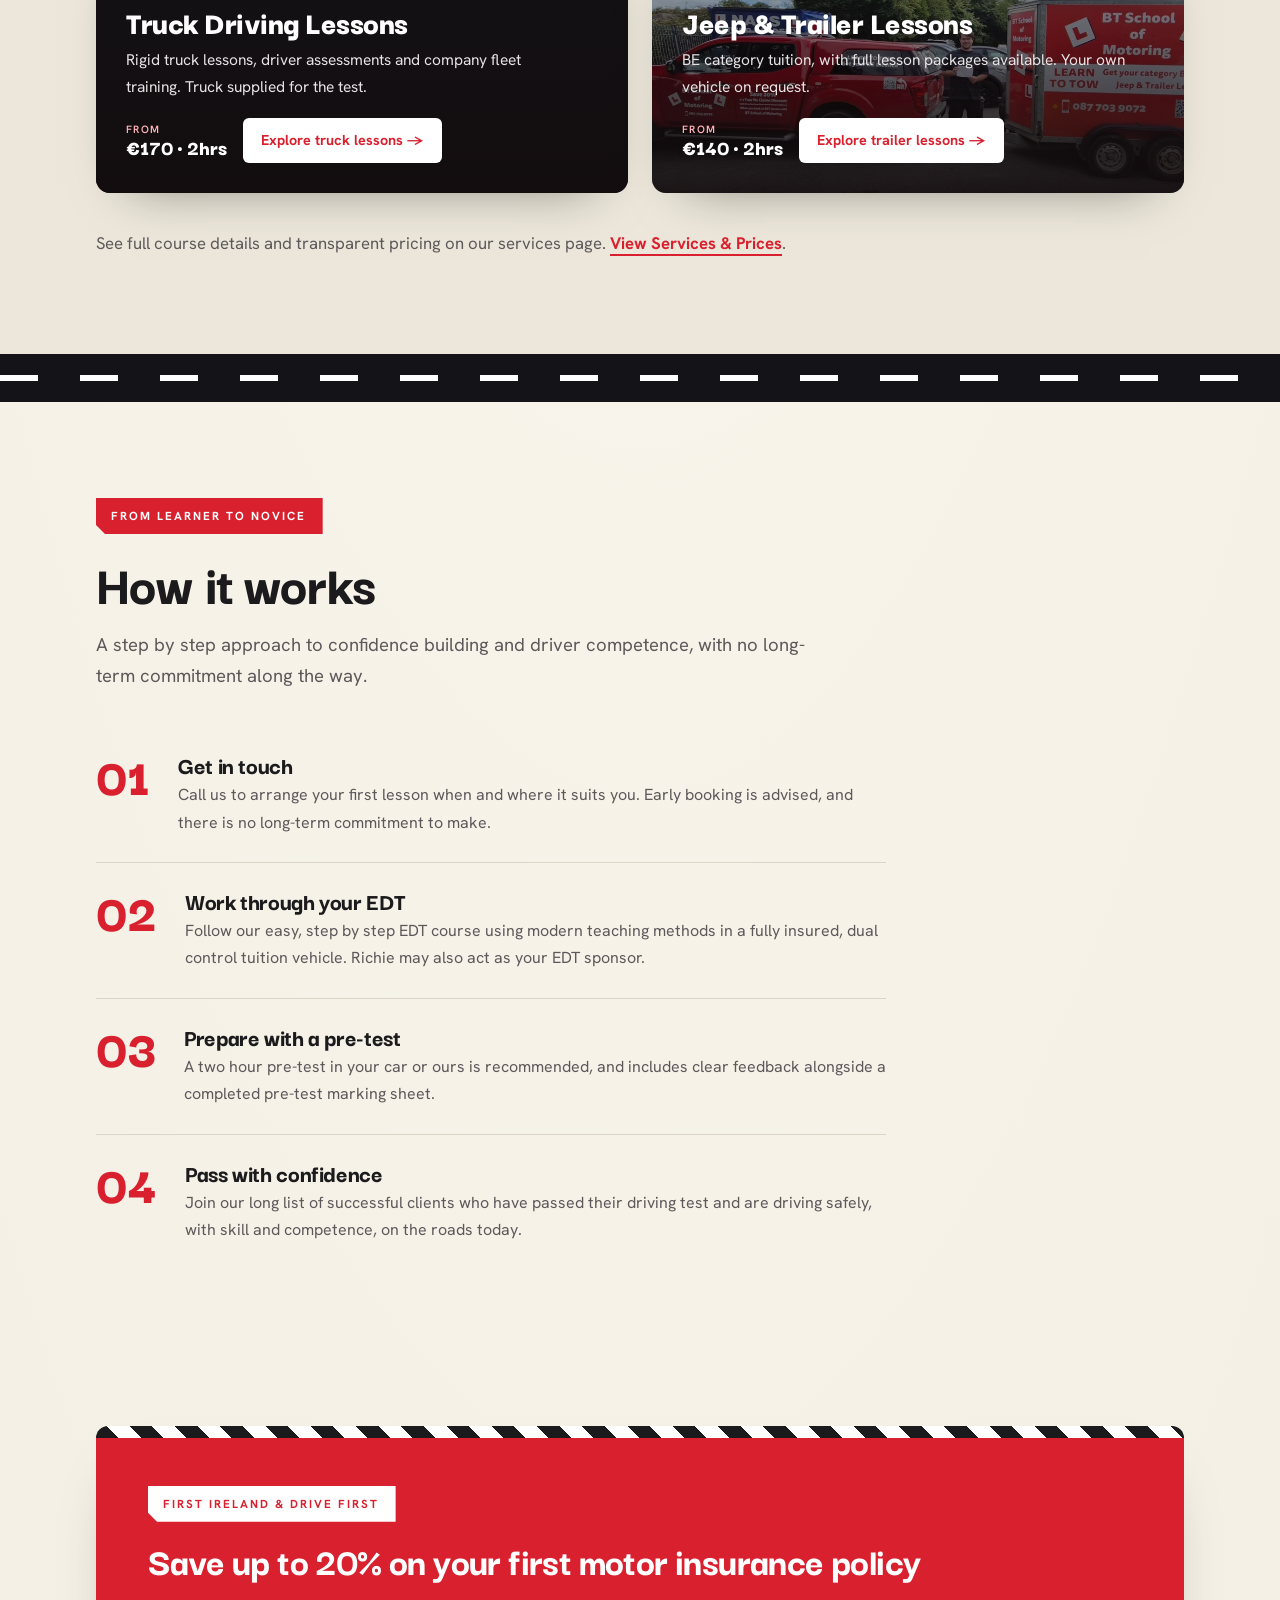
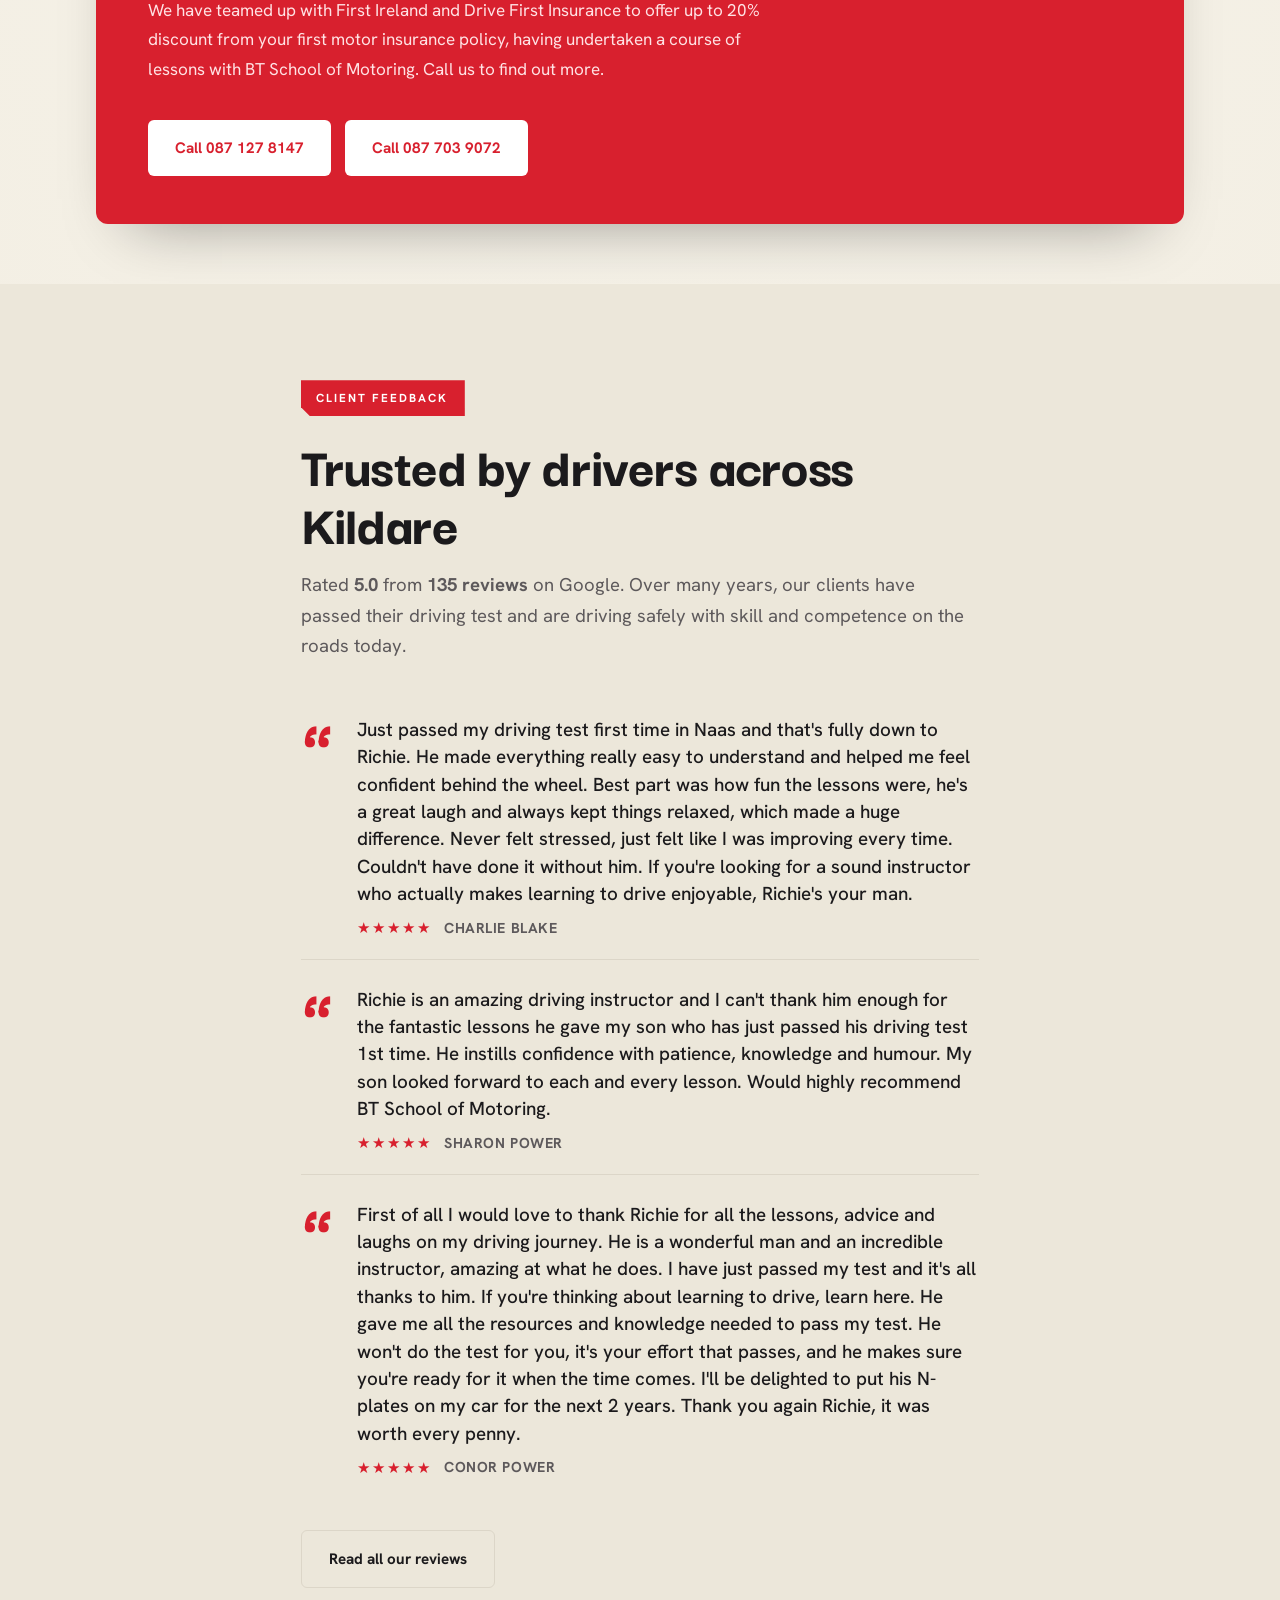
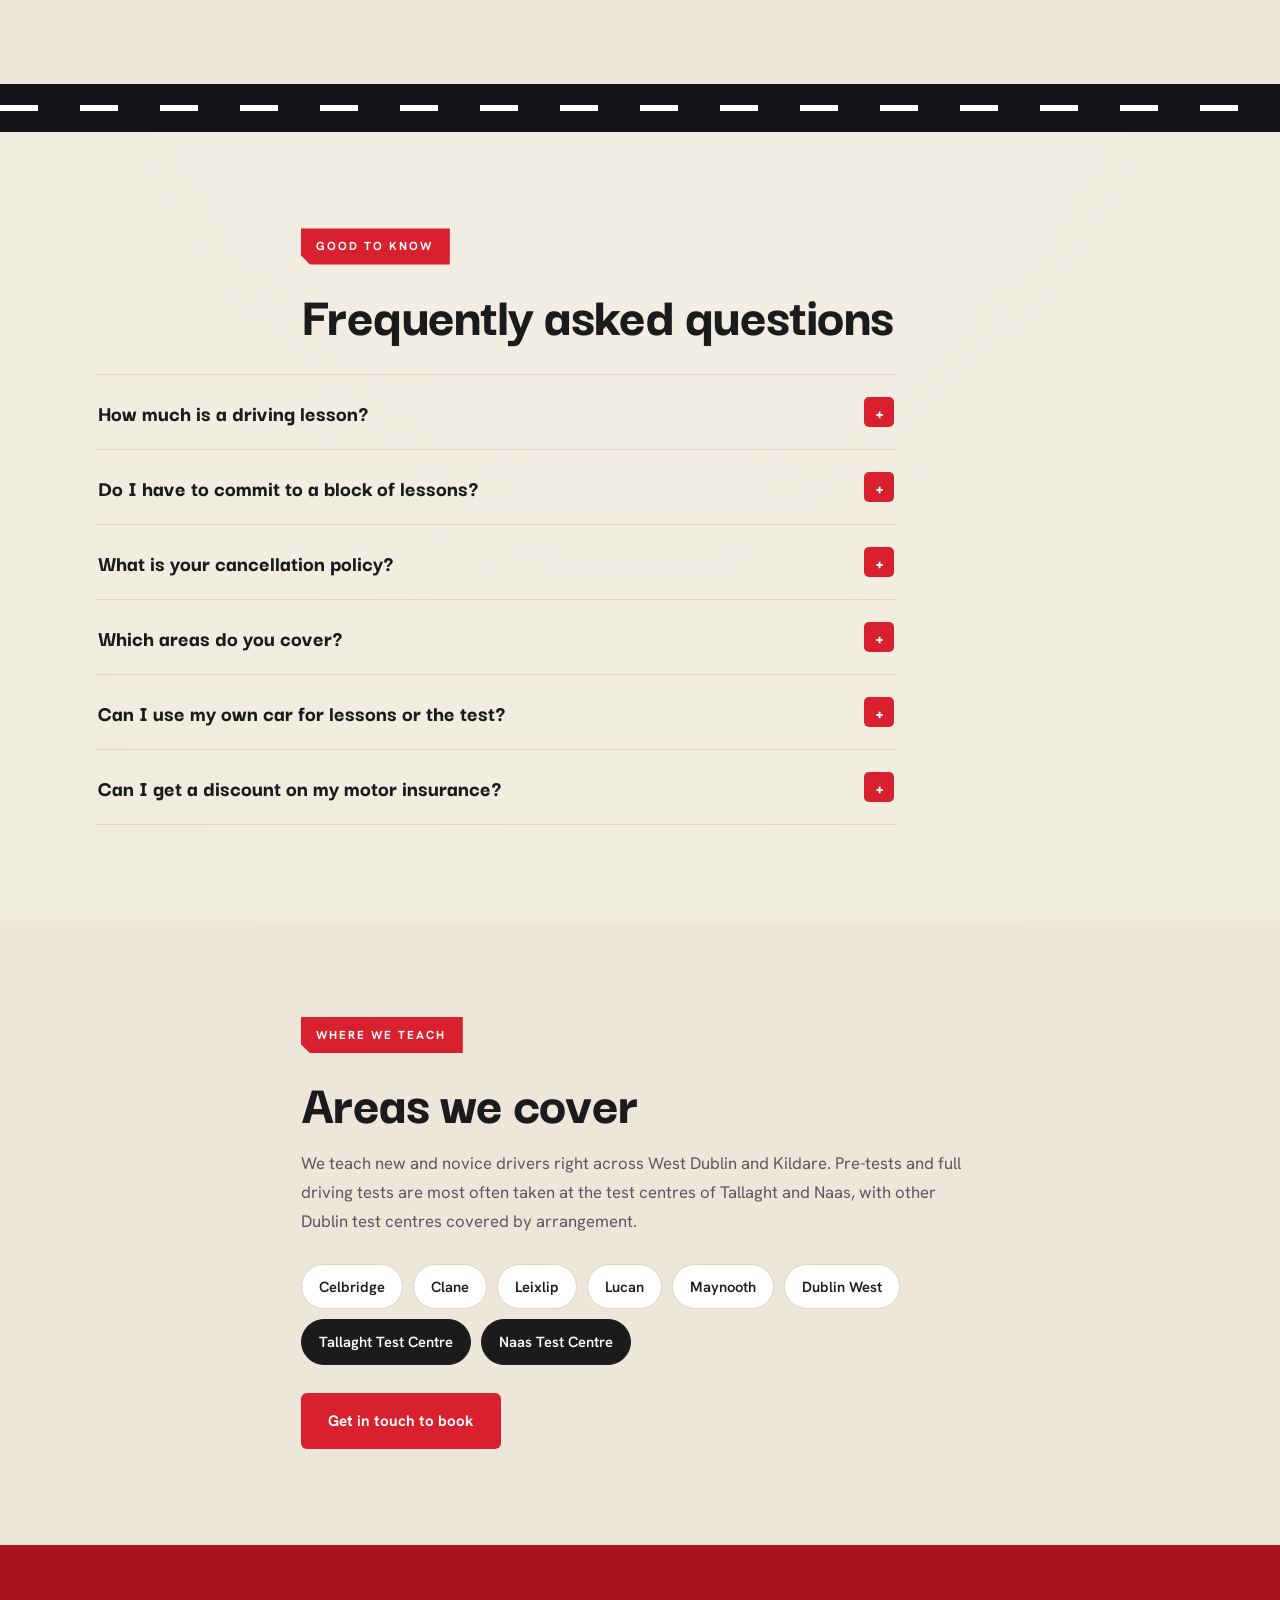
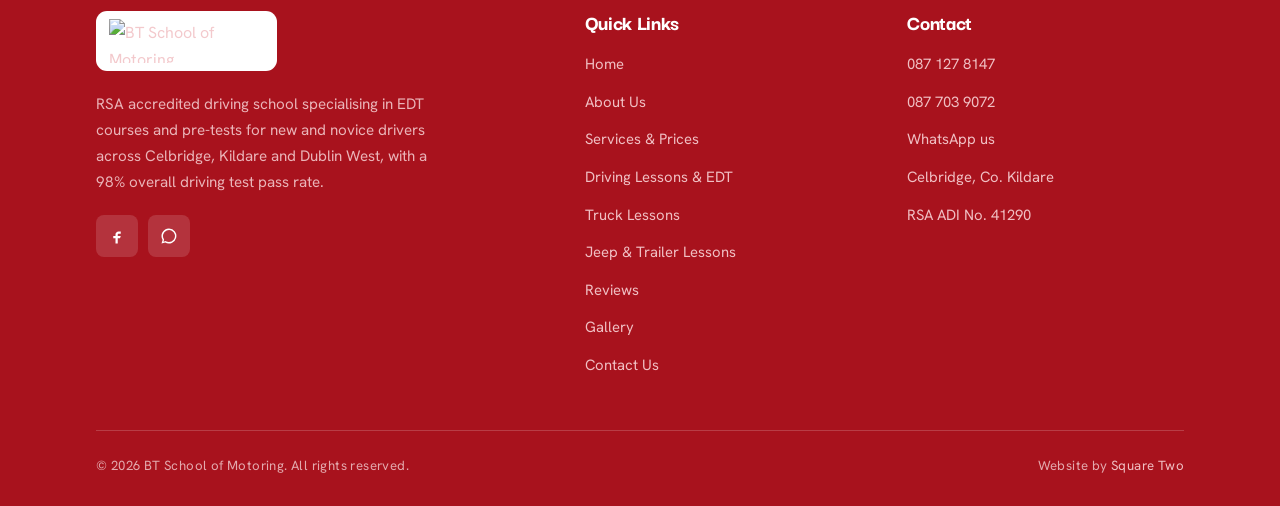
==== commit 0fd92fdb: "Nav: show both phone numbers as pills, stacked on mobile" ====
--- a/index.html
+++ b/index.html
@@ -114,10 +114,9 @@
     </div>
     <div class="nav-cta">
       <a href="/bt_driving_school.html" class="btn btn-out-d">Get in touch</a>
-      <span class="btn btn-red nav-call">
-        <svg width="16" height="16" viewBox="0 0 24 24" fill="currentColor"><path d="M6.6 10.8c1.4 2.8 3.8 5.1 6.6 6.6l2.2-2.2c.3-.3.7-.4 1-.2 1.2.4 2.4.6 3.7.6.6 0 1 .4 1 1V20c0 .6-.4 1-1 1C10.6 21 3 13.4 3 4c0-.6.4-1 1-1h3.5c.6 0 1 .4 1 1 0 1.3.2 2.5.6 3.7.1.4 0 .8-.3 1l-2.2 2.1z"/></svg>
-        <a href="tel:+353871278147">087 127 8147</a>
-        <span class="nav-num2"><span class="sep-slash">/</span> <a href="tel:+353877039072">087 703 9072</a></span>
+      <span class="nav-call">
+        <a href="tel:+353871278147" class="btn btn-red nav-pill">087 127 8147</a>
+        <a href="tel:+353877039072" class="btn btn-red nav-pill">087 703 9072</a>
       </span>
     </div>
     <button class="burger" id="burger" aria-label="Menu"><span></span><span></span><span></span></button>
--- a/style.css
+++ b/style.css
@@ -99,10 +99,12 @@
 .nav-links a:hover::after,.nav-links a.active::after{width:100%}
 .nav-links a.active{color:var(--red)}
 .nav-cta{display:flex;align-items:center;gap:13px}
-.nav-call{gap:7px}
-.nav-call a{color:#fff}
-.nav-call .sep-slash{opacity:.55}
-@media(max-width:820px){.nav-call .nav-num2{display:none}}
+.nav-call{display:flex;align-items:center;gap:8px}
+.nav-call .nav-pill{padding:10px 15px;font-size:.9rem;color:#fff}
+@media(max-width:820px){
+  .nav-call{flex-direction:column;gap:6px}
+  .nav-call .nav-pill{padding:7px 12px;font-size:.8rem;line-height:1.15}
+}
 /* nav dropdown */
 .nav-drop{position:relative;display:flex;align-items:center}
 .nav-drop-t{display:inline-flex;align-items:center;gap:5px;font-size:.92rem;font-weight:600;padding:5px 0;position:relative;cursor:pointer}
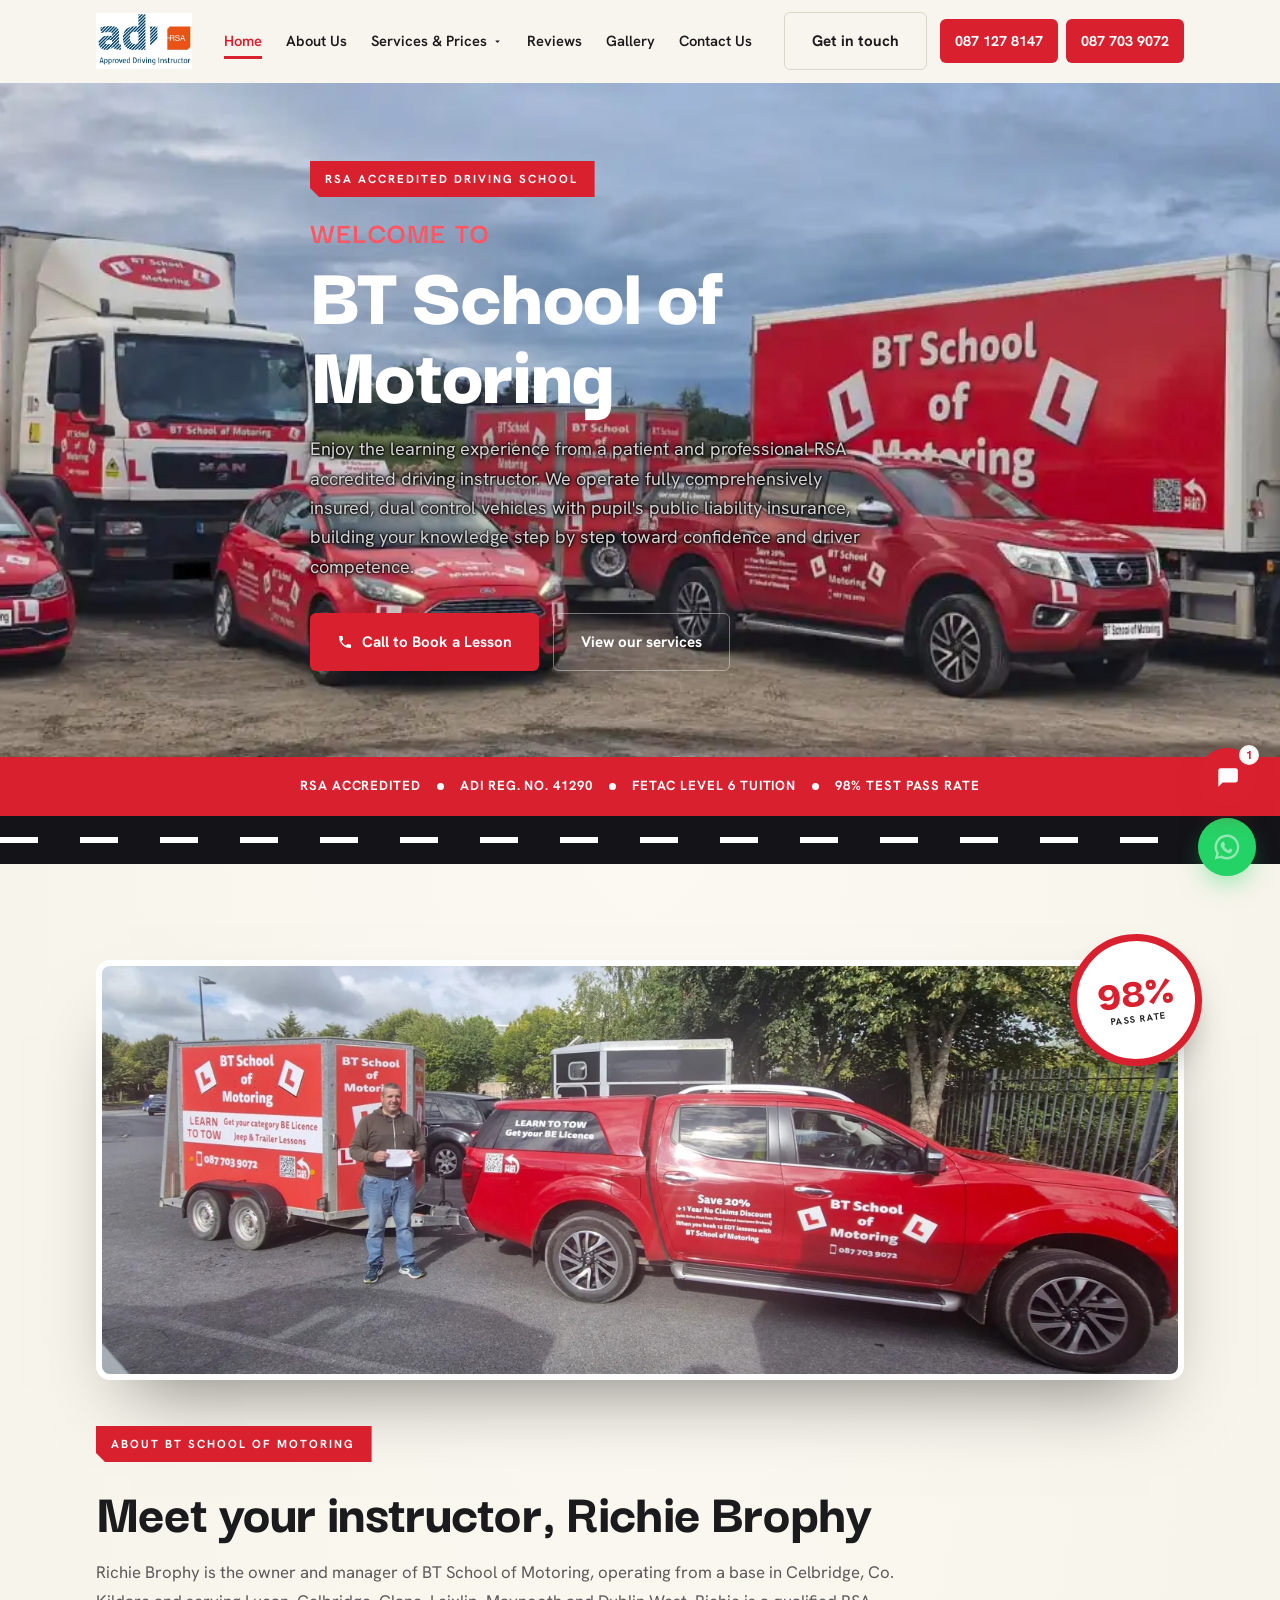
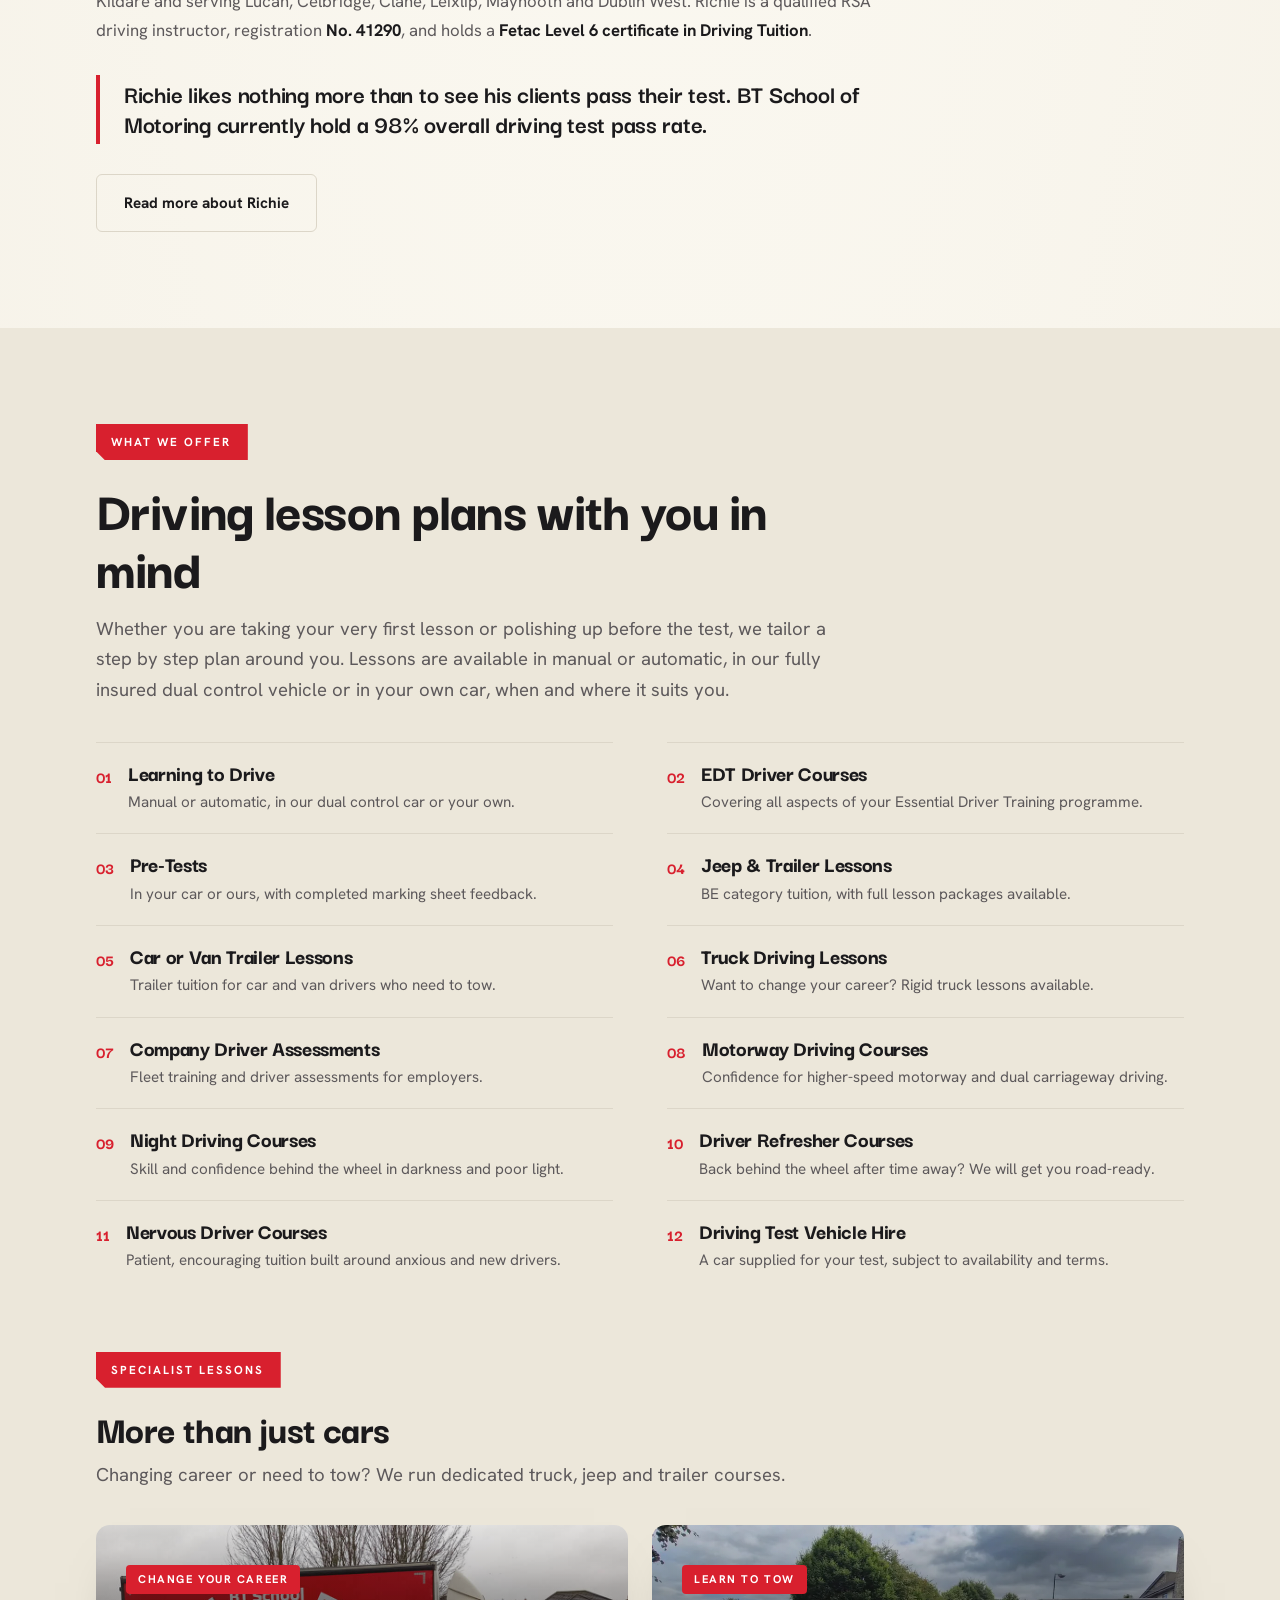
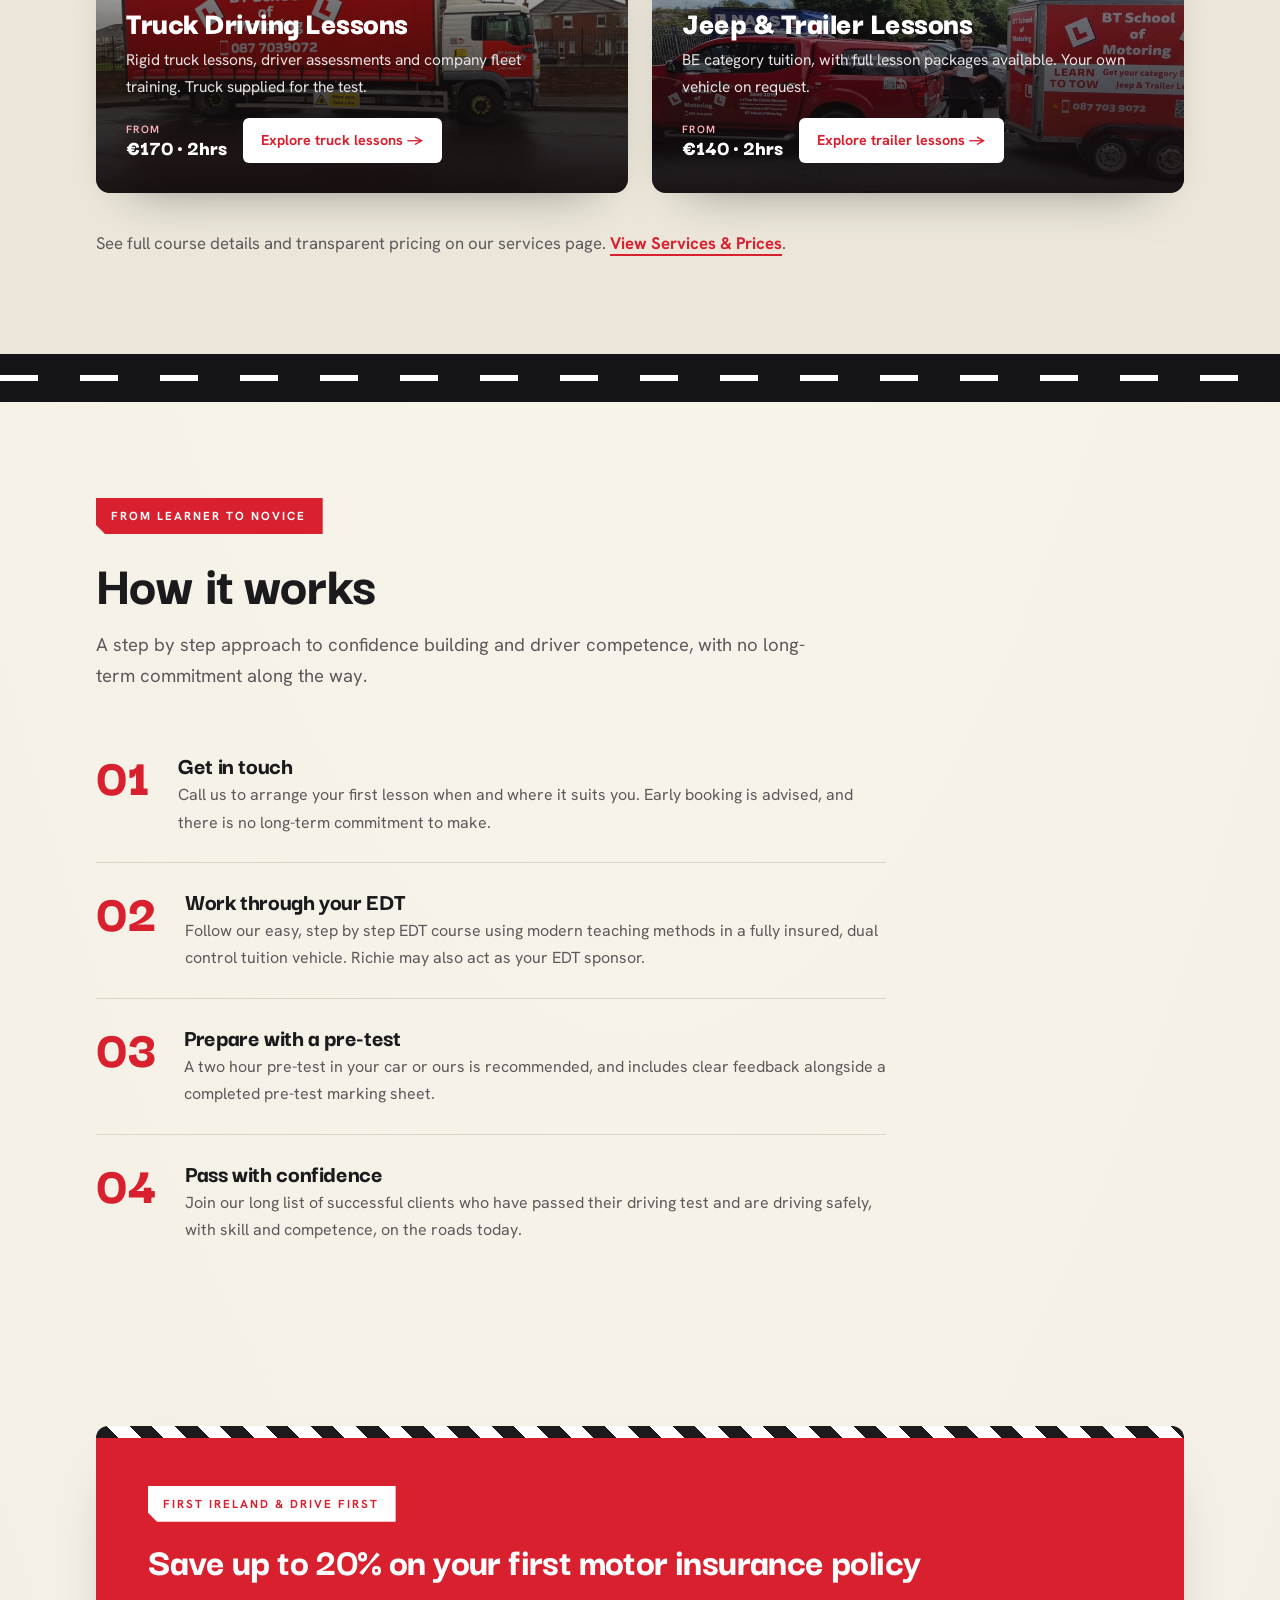
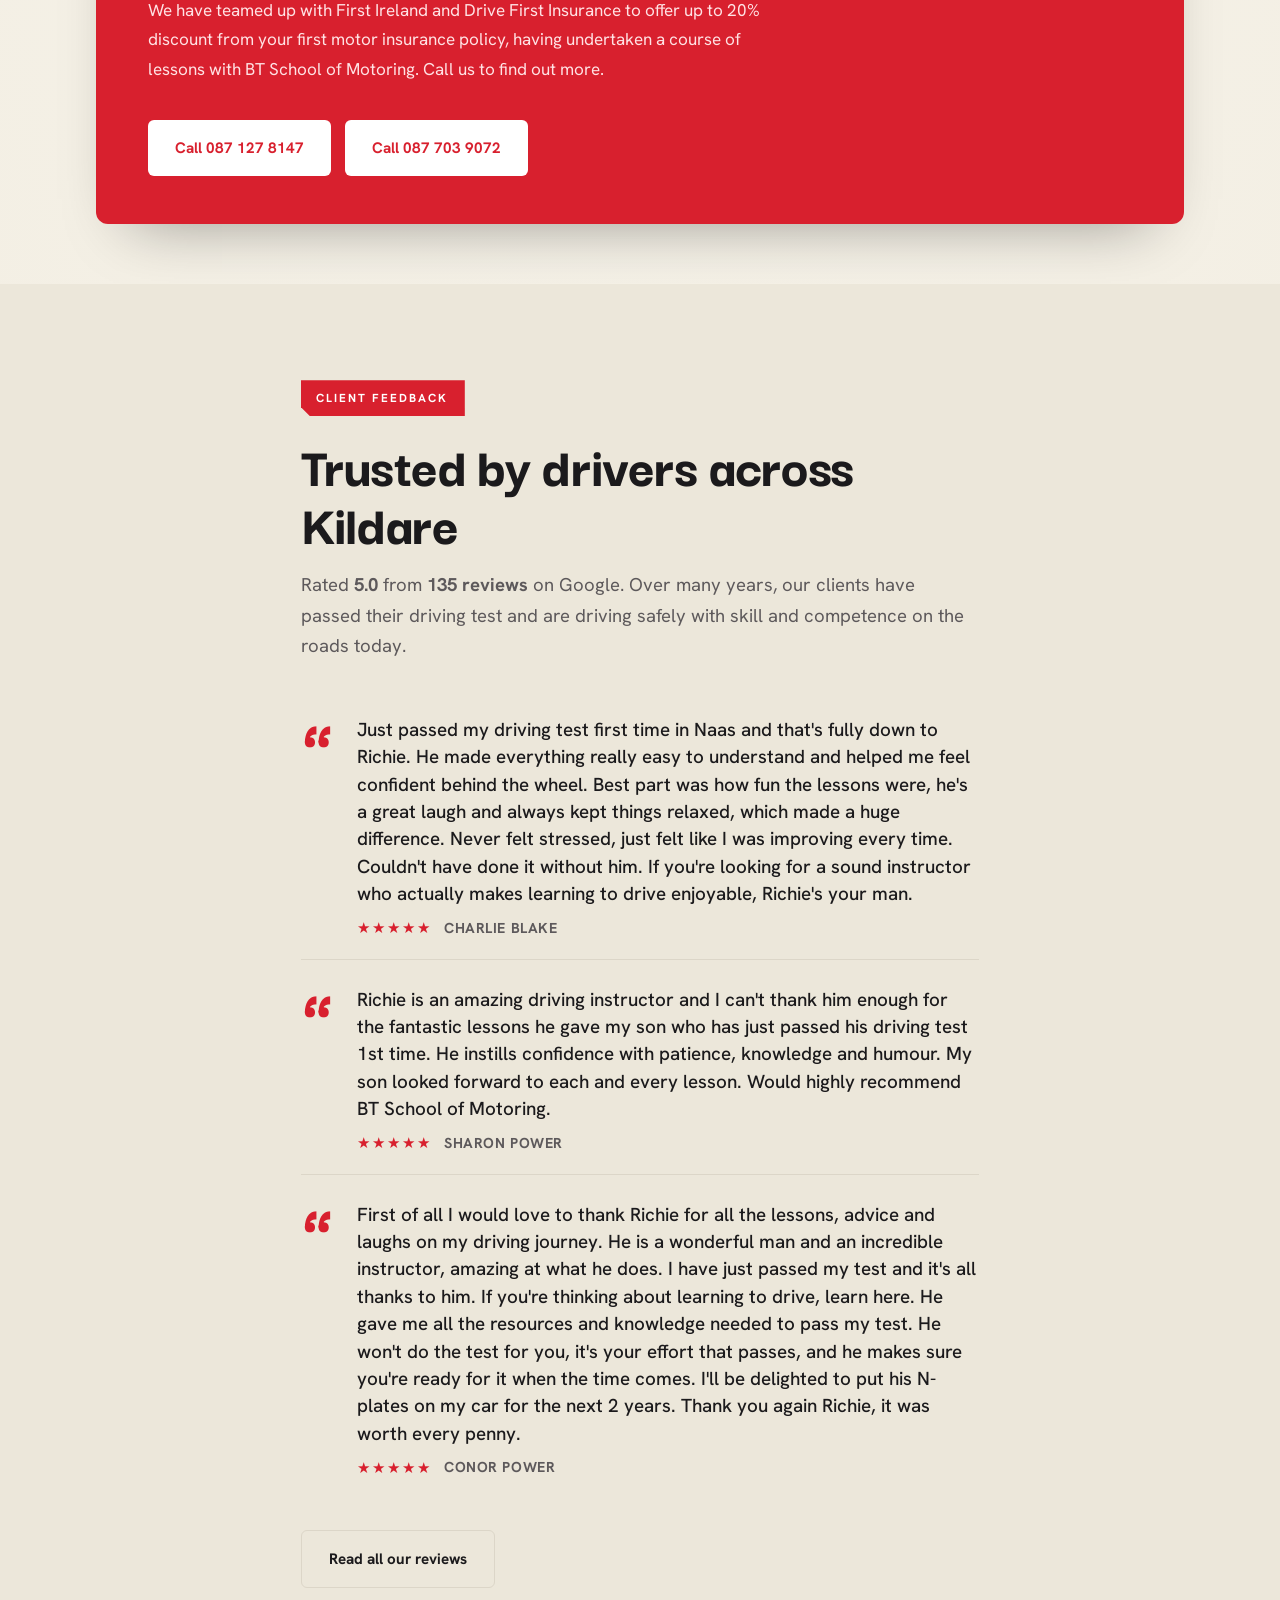
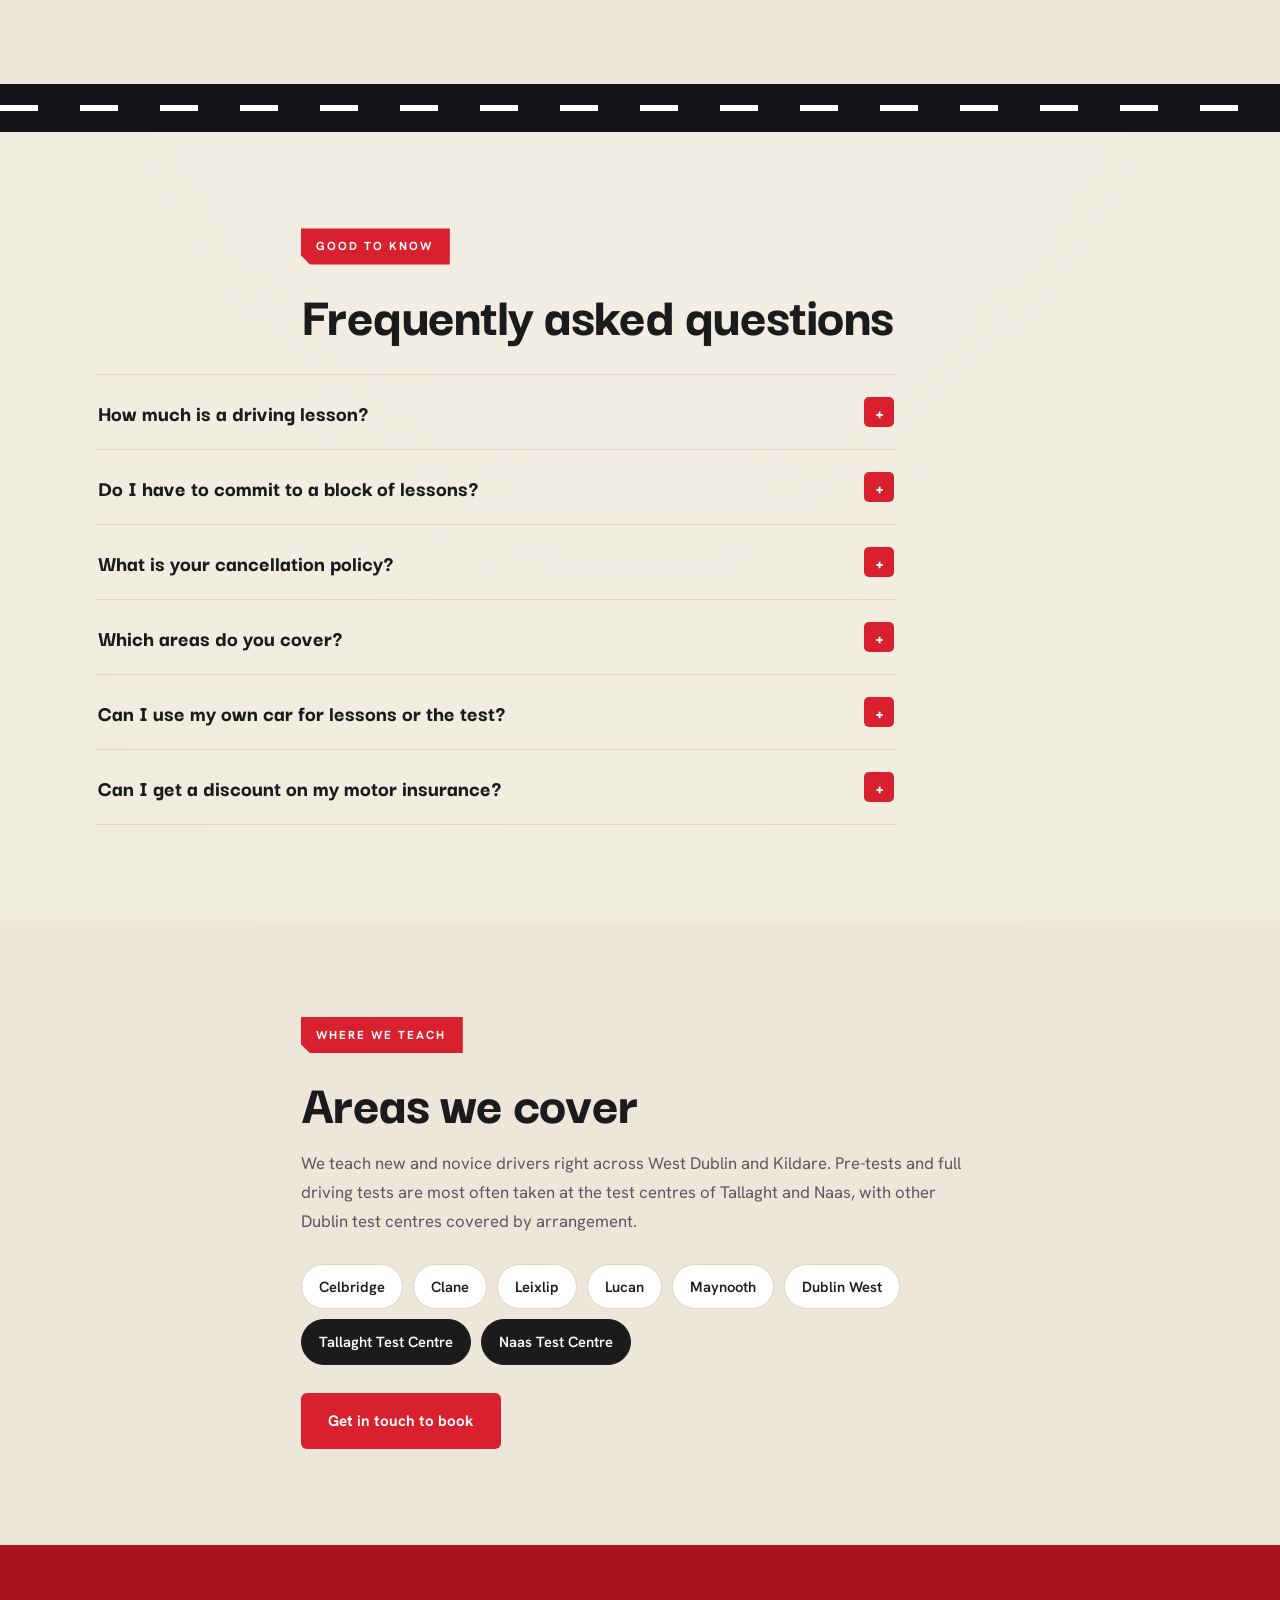
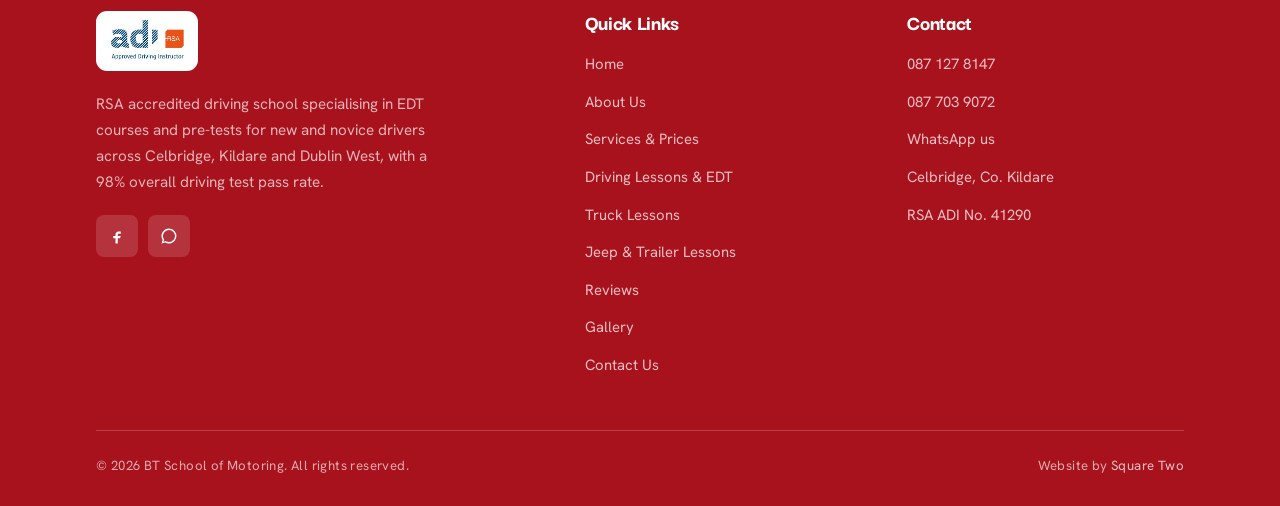
==== commit fa3b480e: "Self-host all images: replace Weebly assets with local WebP files" ====
--- a/index.html
+++ b/index.html
@@ -16,7 +16,7 @@
 <meta property="og:url" content="https://www.btschoolofmotoring.com/">
 <meta property="og:type" content="website">
 <meta property="og:site_name" content="BT School of Motoring">
-<meta property="og:image" content="https://www.btschoolofmotoring.com/uploads/1/4/2/8/142825046/rsa-large.png">
+<meta property="og:image" content="/images/site/rsa-large.webp">
 
 <!-- Twitter Card -->
 <meta name="twitter:card" content="summary">
@@ -26,7 +26,7 @@
 <link rel="preconnect" href="https://fonts.googleapis.com">
 <link rel="preconnect" href="https://fonts.gstatic.com" crossorigin>
 <link rel="preconnect" href="https://www.btschoolofmotoring.com">
-<link rel="preload" as="image" href="https://www.btschoolofmotoring.com/uploads/1/4/2/8/142825046/background-images/986699368.jpg" fetchpriority="high">
+<link rel="preload" as="image" href="/images/site/fleet-hero.webp" fetchpriority="high">
 <link rel="preload" as="style" href="https://fonts.googleapis.com/css2?family=Darker+Grotesque:wght@500;600;700;800;900&family=Hanken+Grotesk:wght@400;500;600;700&display=swap" onload="this.onload=null;this.rel='stylesheet'">
 <noscript><link rel="stylesheet" href="https://fonts.googleapis.com/css2?family=Darker+Grotesque:wght@500;600;700;800;900&family=Hanken+Grotesk:wght@400;500;600;700&display=swap"></noscript>
 <link rel="stylesheet" href="/style.css?v=2">
@@ -92,7 +92,7 @@
 <nav id="nav">
   <div class="wrap nav-in">
     <a href="/" class="brand">
-      <img src="https://www.btschoolofmotoring.com/uploads/1/4/2/8/142825046/rsa-large.png" alt="BT School of Motoring" decoding="async" fetchpriority="high">
+      <img src="/images/site/rsa-large.webp" alt="BT School of Motoring" decoding="async" fetchpriority="high">
     </a>
     <div class="nav-links">
       <a href="/" class="active">Home</a>
@@ -138,7 +138,7 @@
 
 <!-- ===== HERO ===== -->
 <section class="hero" id="home">
-  <div class="hero-bg" style="background-image:url('https://www.btschoolofmotoring.com/uploads/1/4/2/8/142825046/background-images/986699368.jpg')"></div>
+  <div class="hero-bg" style="background-image:url('/images/site/fleet-hero.webp')"></div>
   <div class="wrap">
     <div class="hero-inner">
       <span class="eyebrow">RSA Accredited Driving School</span>
@@ -155,7 +155,7 @@
         <a href="/bt-driving_school.html" class="btn btn-out">View our services</a>
       </div>
     </div>
-    <img class="hero-fleet-mobile" src="https://www.btschoolofmotoring.com/uploads/1/4/2/8/142825046/background-images/986699368.jpg" alt="The BT School of Motoring fleet of tuition vehicles" loading="lazy" decoding="async">
+    <img class="hero-fleet-mobile" src="/images/site/fleet-hero.webp" alt="The BT School of Motoring fleet of tuition vehicles" loading="lazy" decoding="async">
   </div>
 </section>
 
@@ -219,7 +219,7 @@
       <p class="lede">Changing career or need to tow? We run dedicated truck, jeep and trailer courses.</p>
     </div>
     <div class="feature-grid" data-reveal>
-      <a class="feature-card" href="/truck-driving-lessons.html" style="background-image:url('https://www.btschoolofmotoring.com/uploads/1/4/2/8/142825046/published/bt-truck-2024.jpg')">
+      <a class="feature-card" href="/truck-driving-lessons.html" style="background-image:url('/images/site/bt-truck-2024.jpg')">
         <span class="fc-tag">Change Your Career</span>
         <h3>Truck Driving Lessons</h3>
         <p>Rigid truck lessons, driver assessments and company fleet training. Truck supplied for the test.</p>
@@ -385,7 +385,7 @@
     <div class="foot-grid">
       <div>
         <div class="foot-brand">
-          <img src="https://www.btschoolofmotoring.com/uploads/1/4/2/8/142825046/rsa-large.png" alt="BT School of Motoring" loading="lazy" decoding="async" width="212" height="60">
+          <img src="/images/site/rsa-large.webp" alt="BT School of Motoring" loading="lazy" decoding="async" width="212" height="60">
         </div>
         <p class="foot-about">RSA accredited driving school specialising in EDT courses and pre-tests for new and novice drivers across Celbridge, Kildare and Dublin West, with a 98% overall driving test pass rate.</p>
         <div class="socials">
